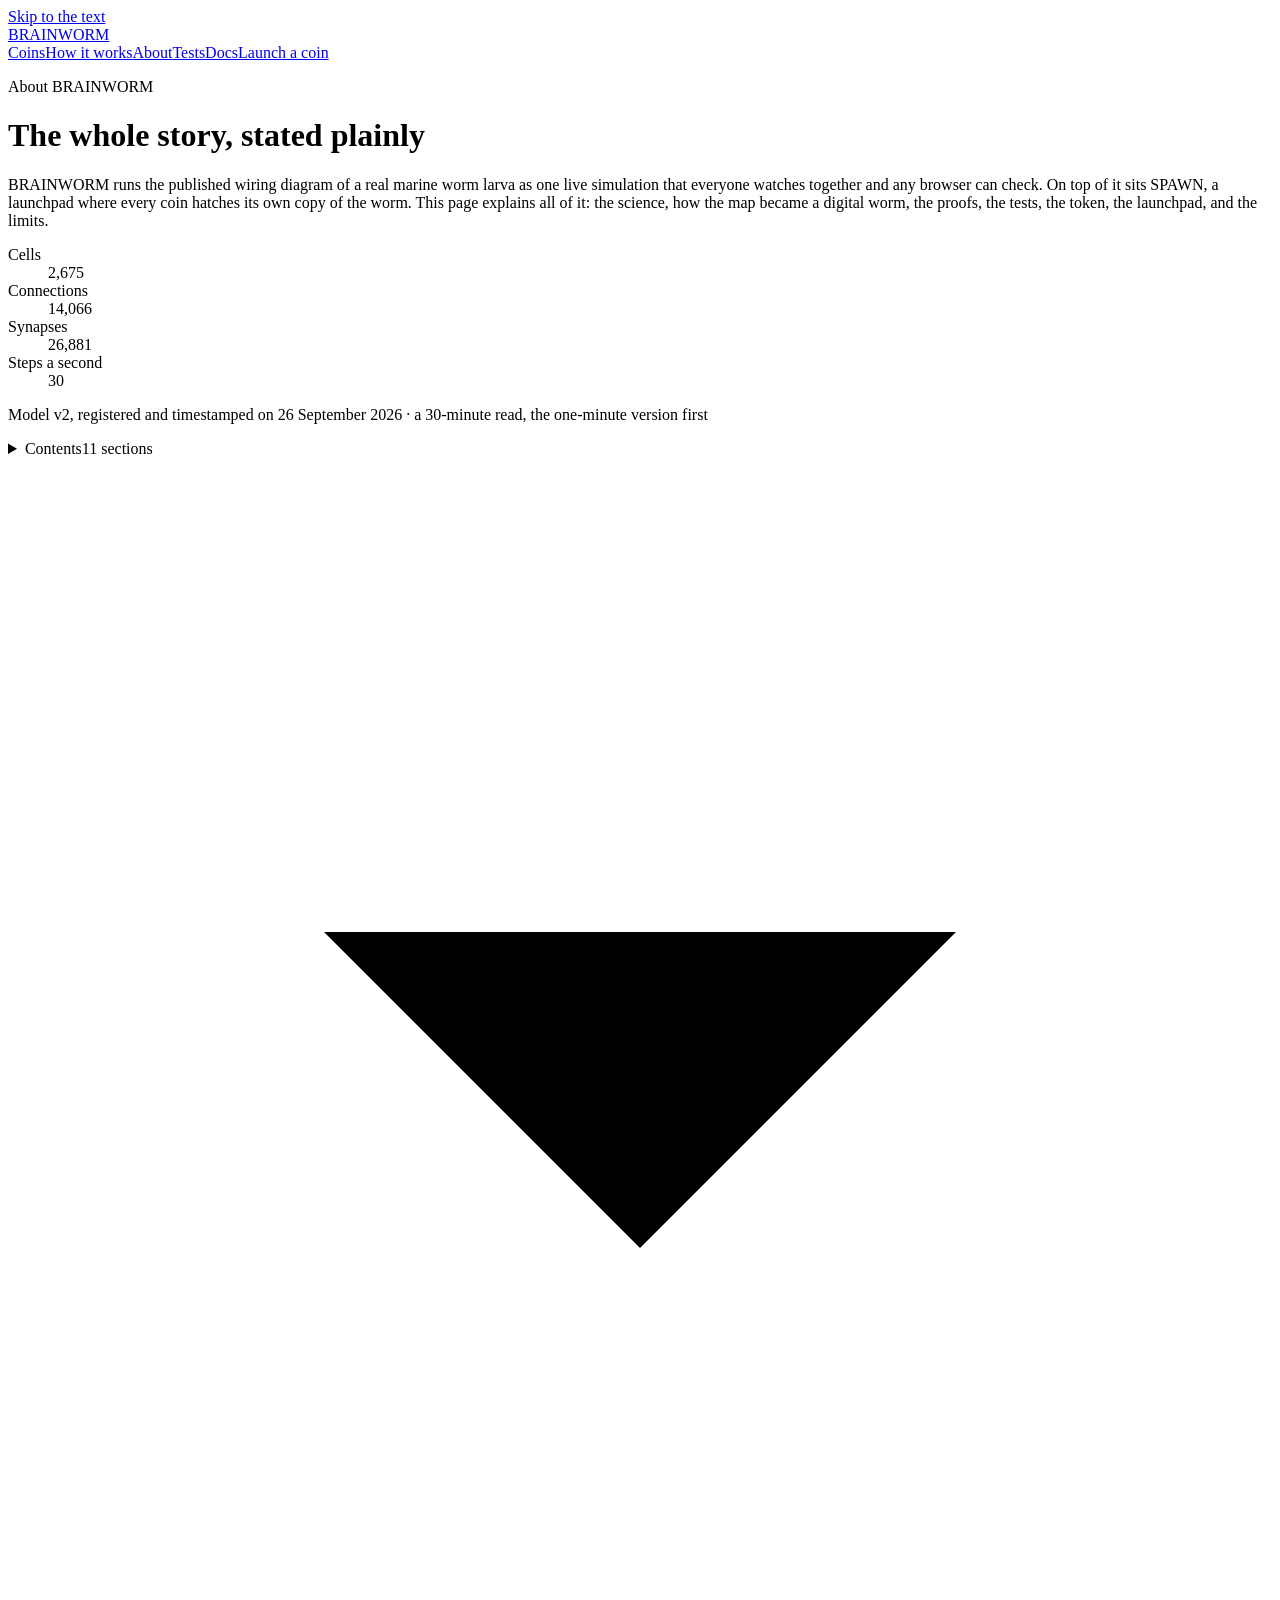
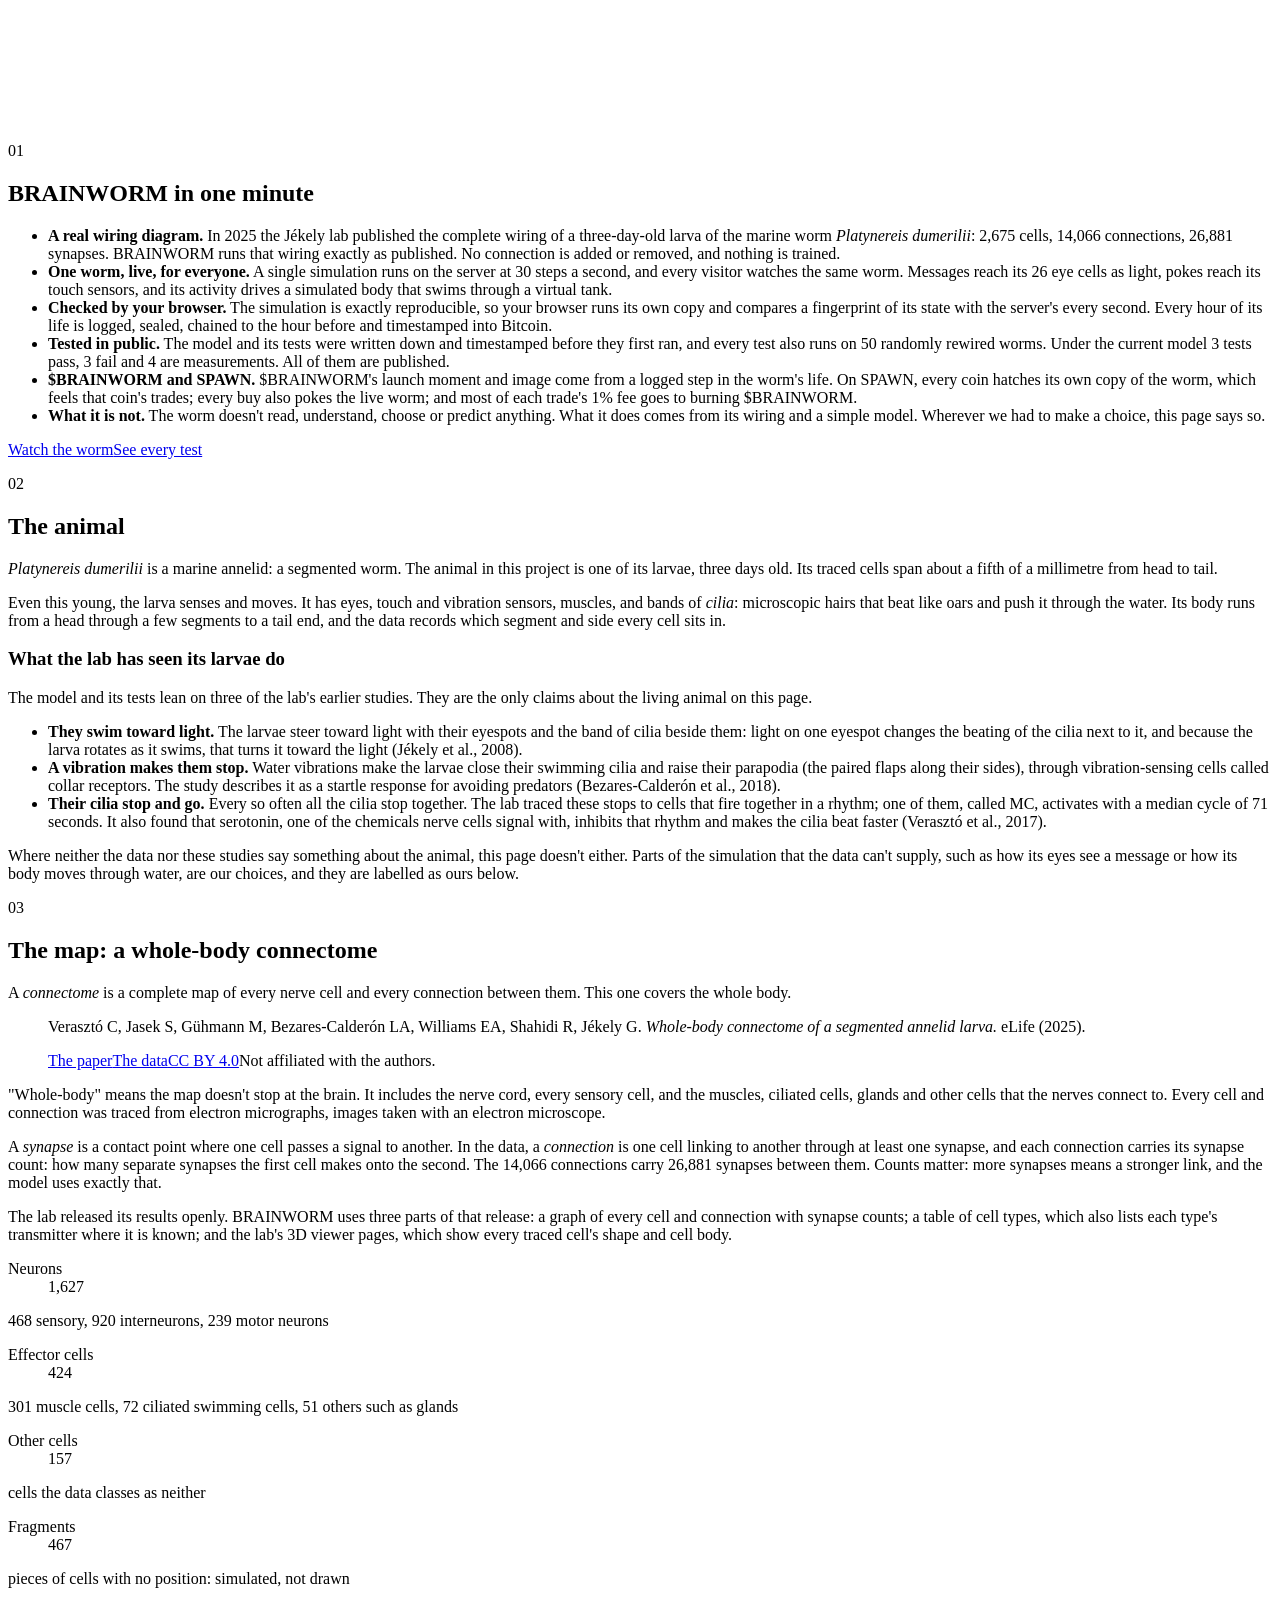
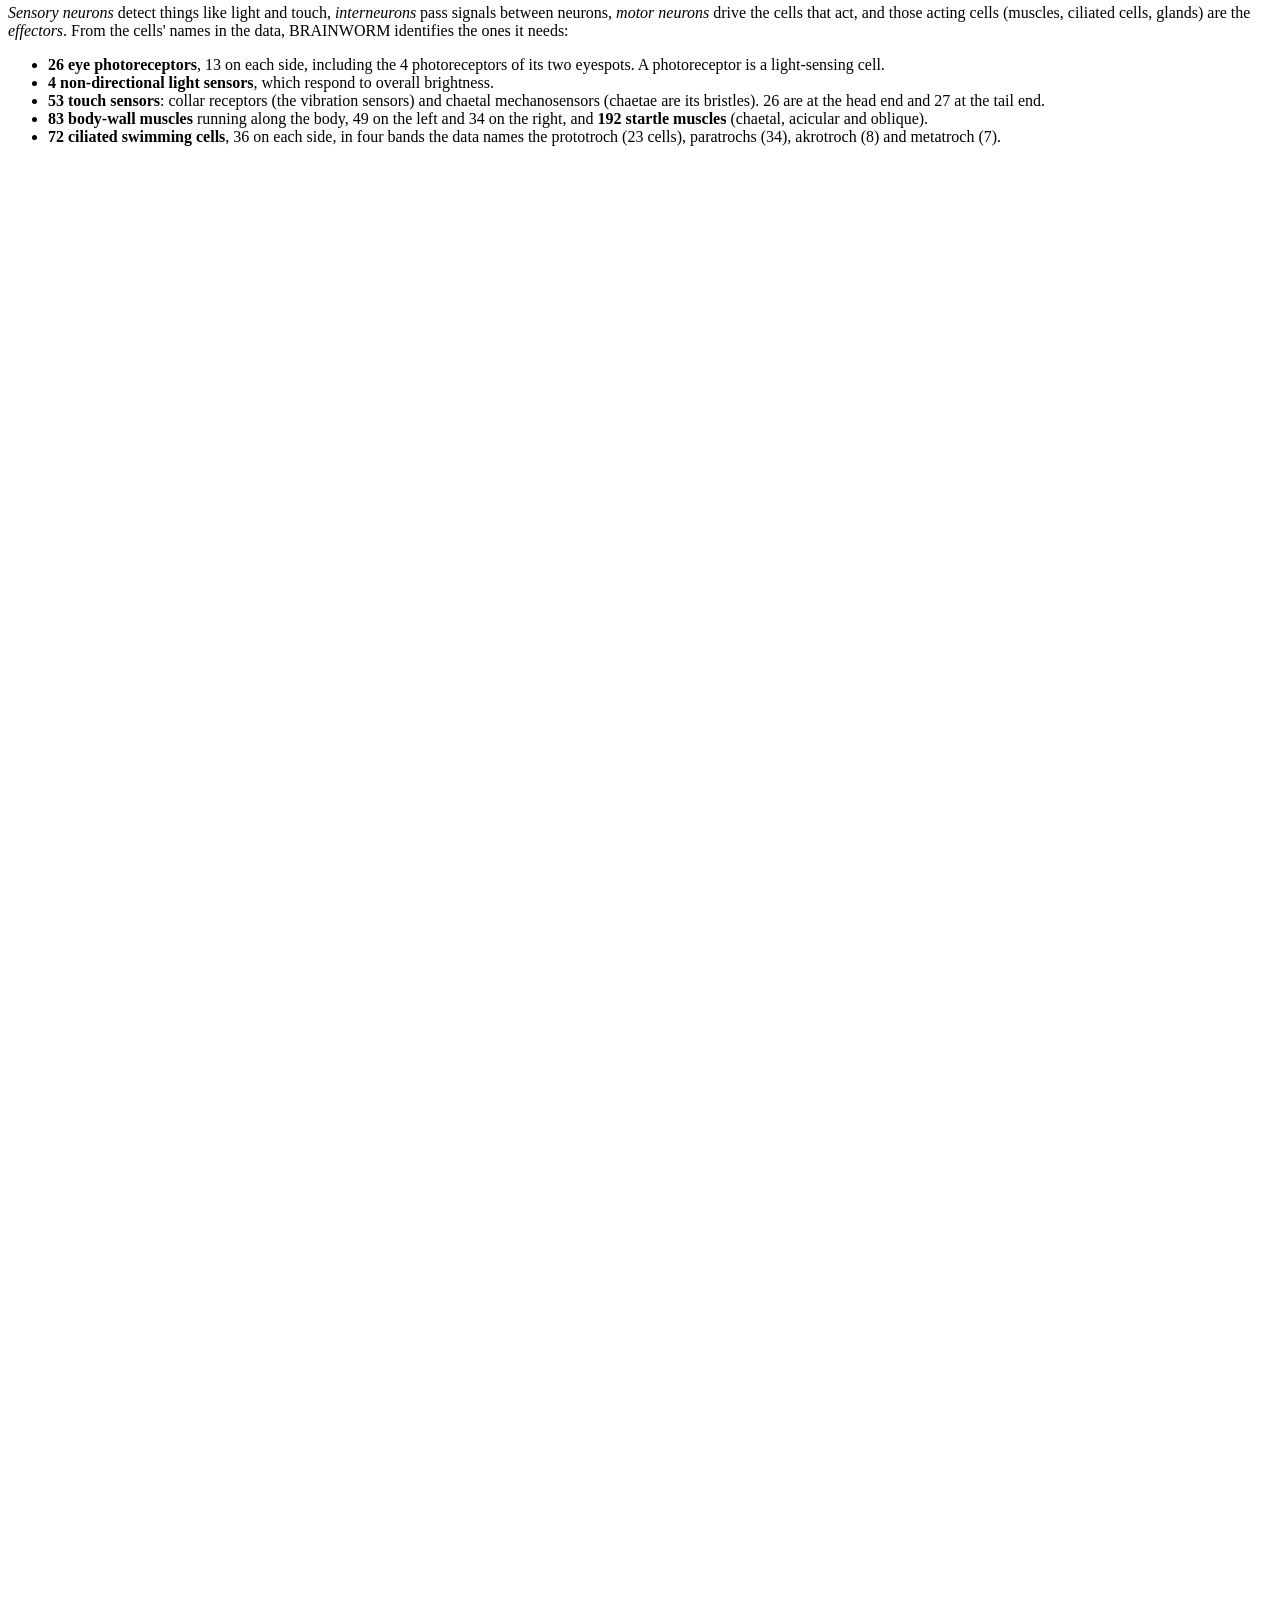
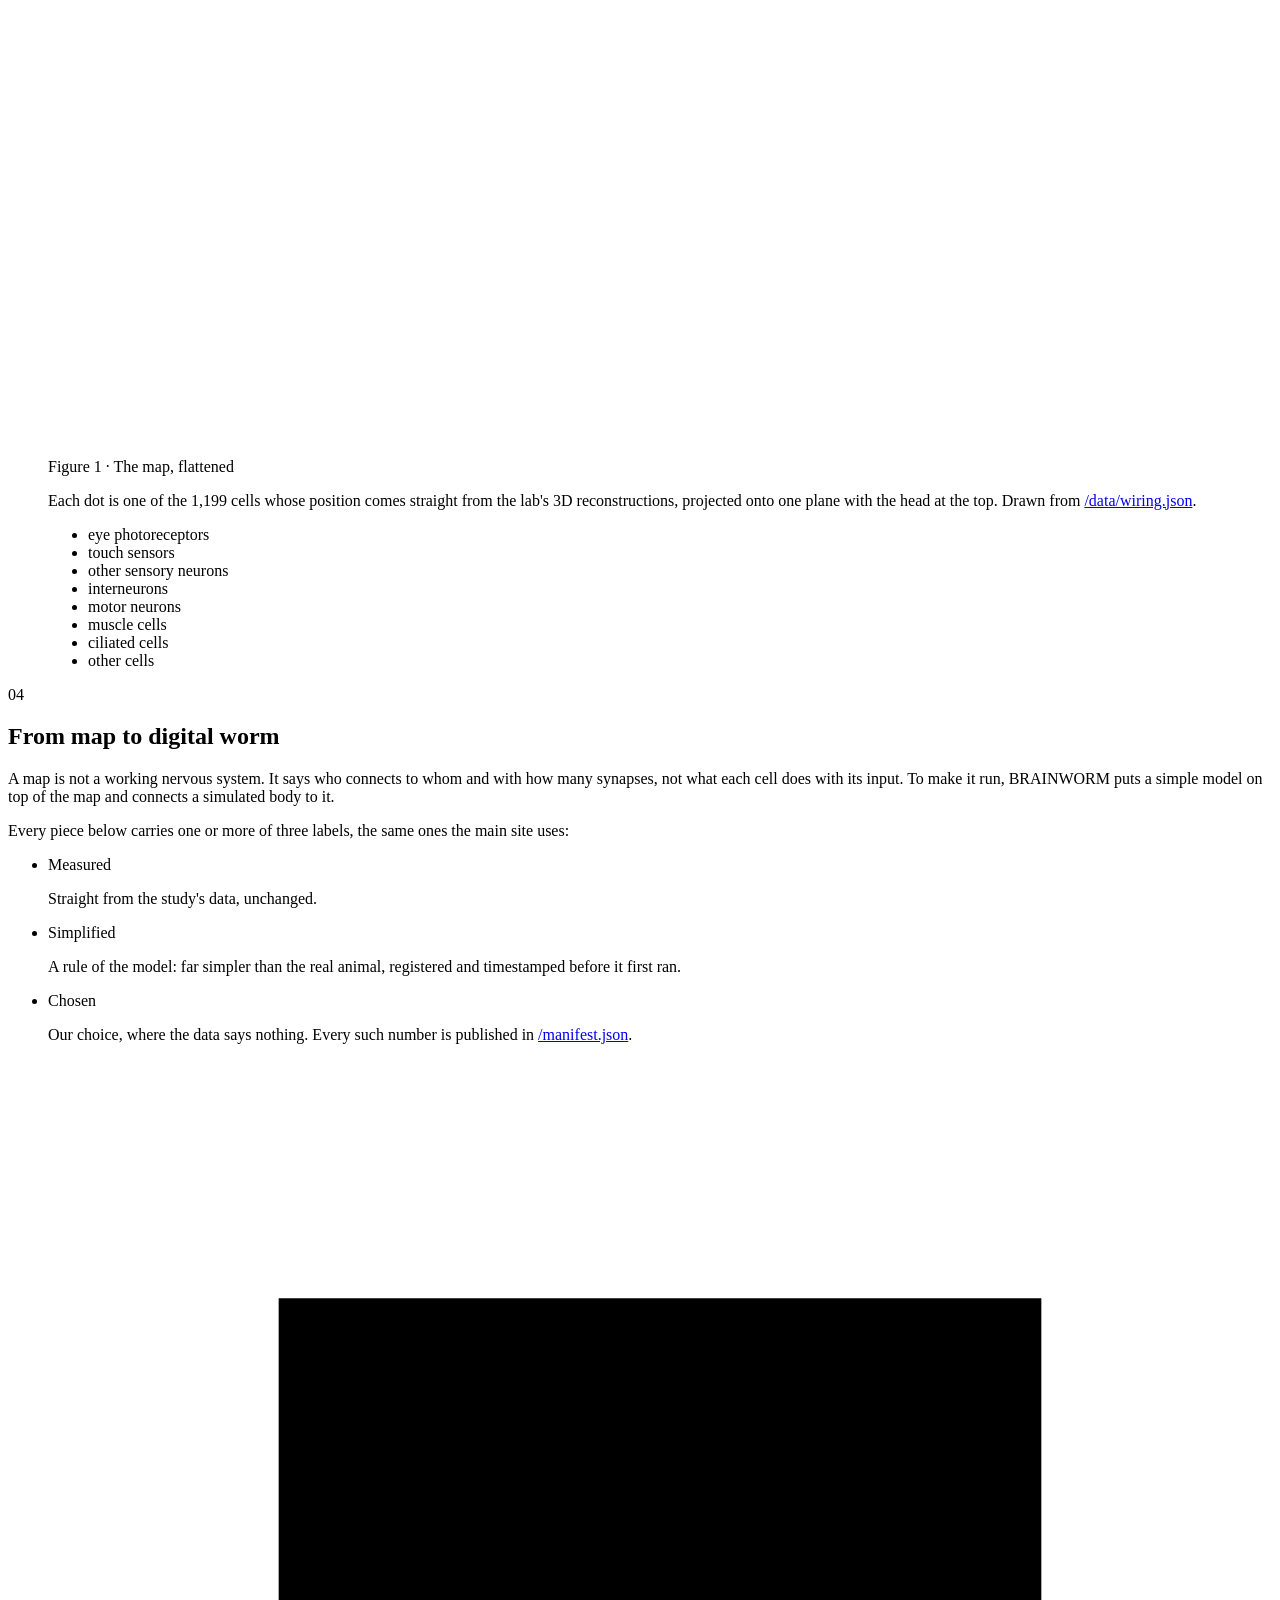
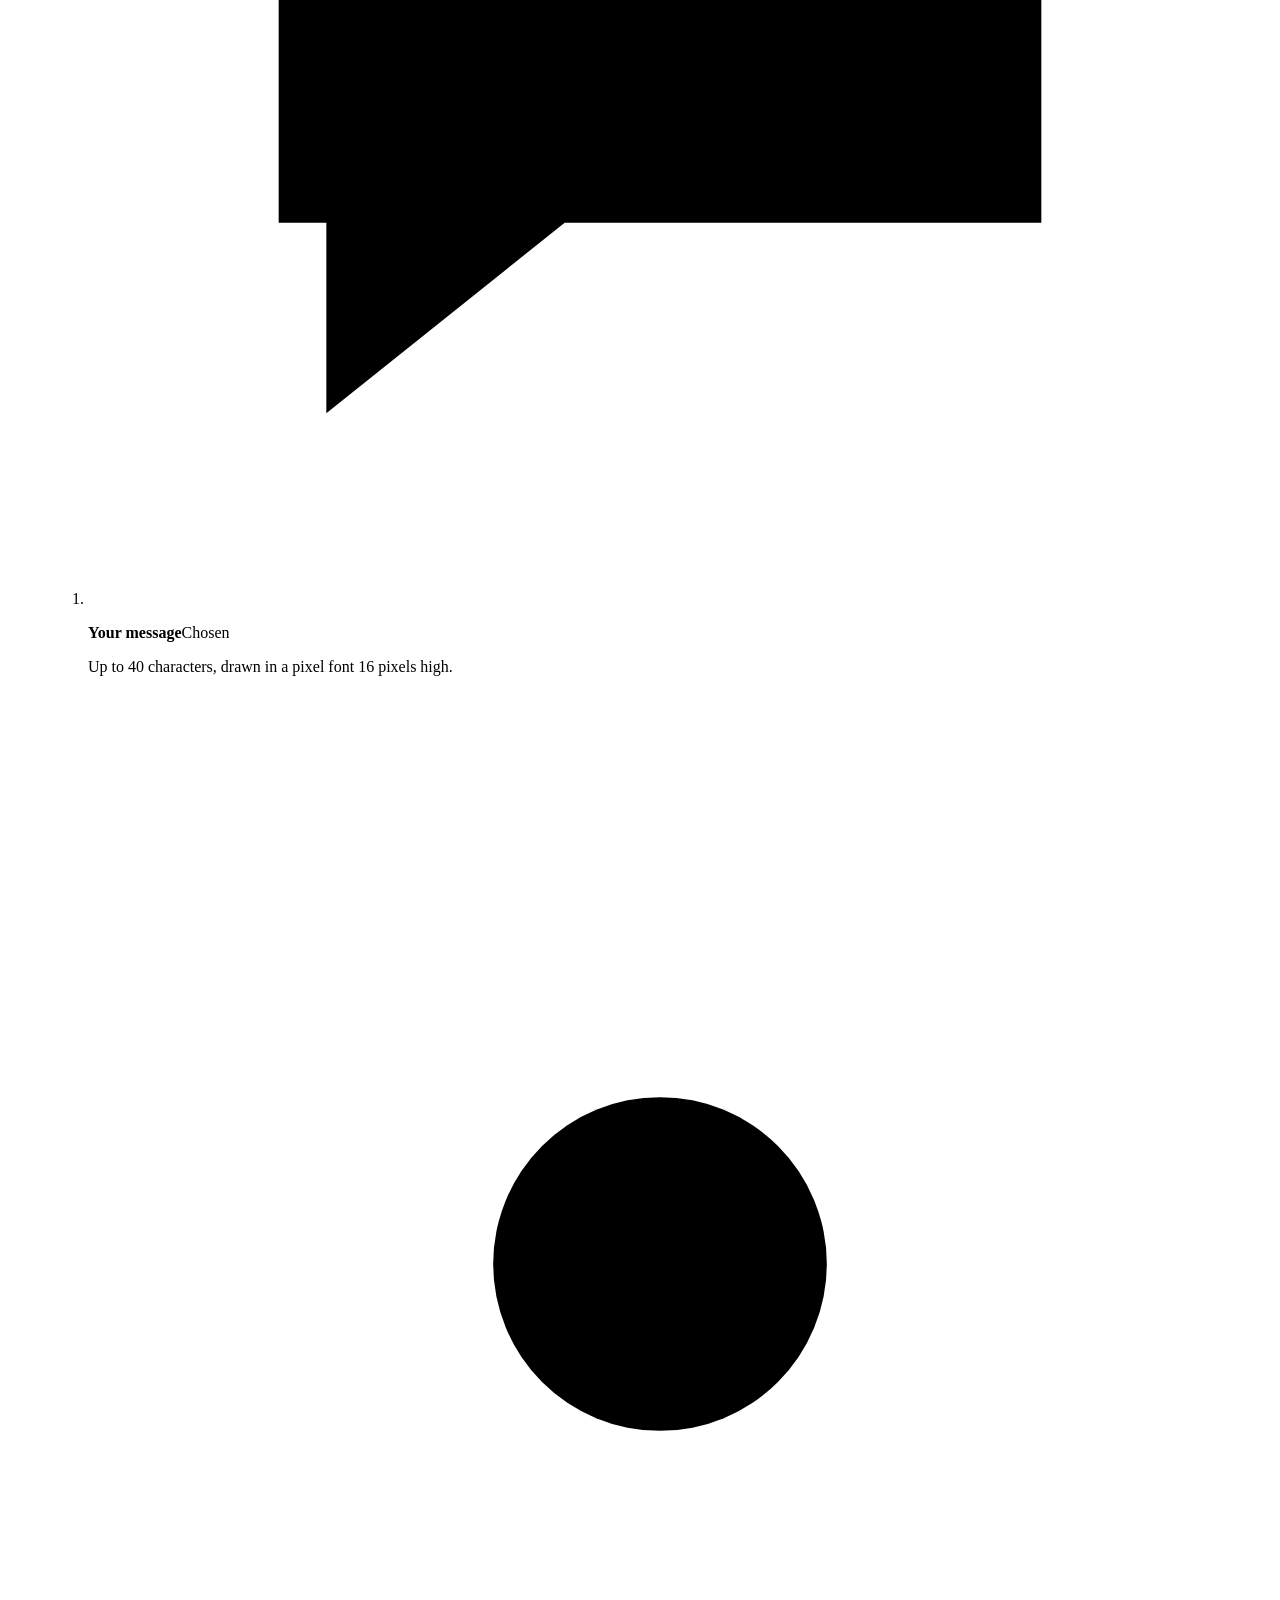
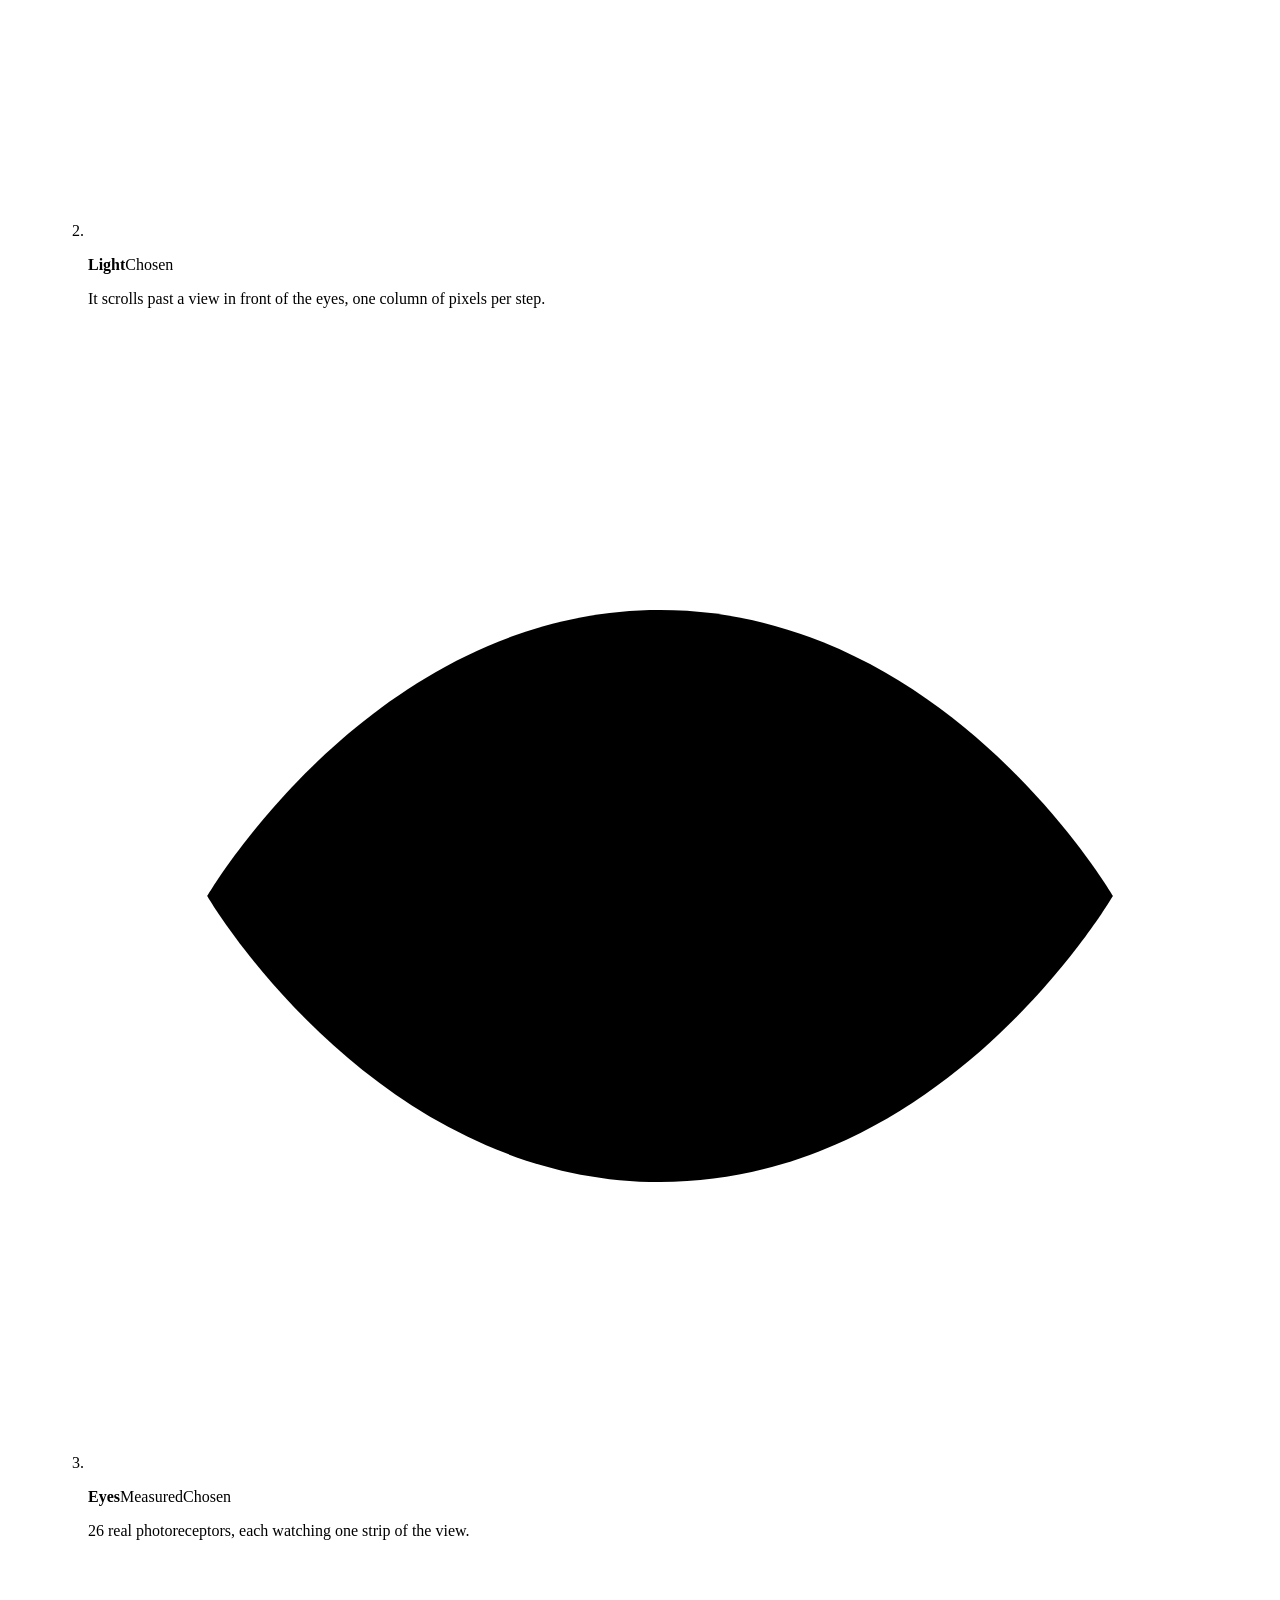
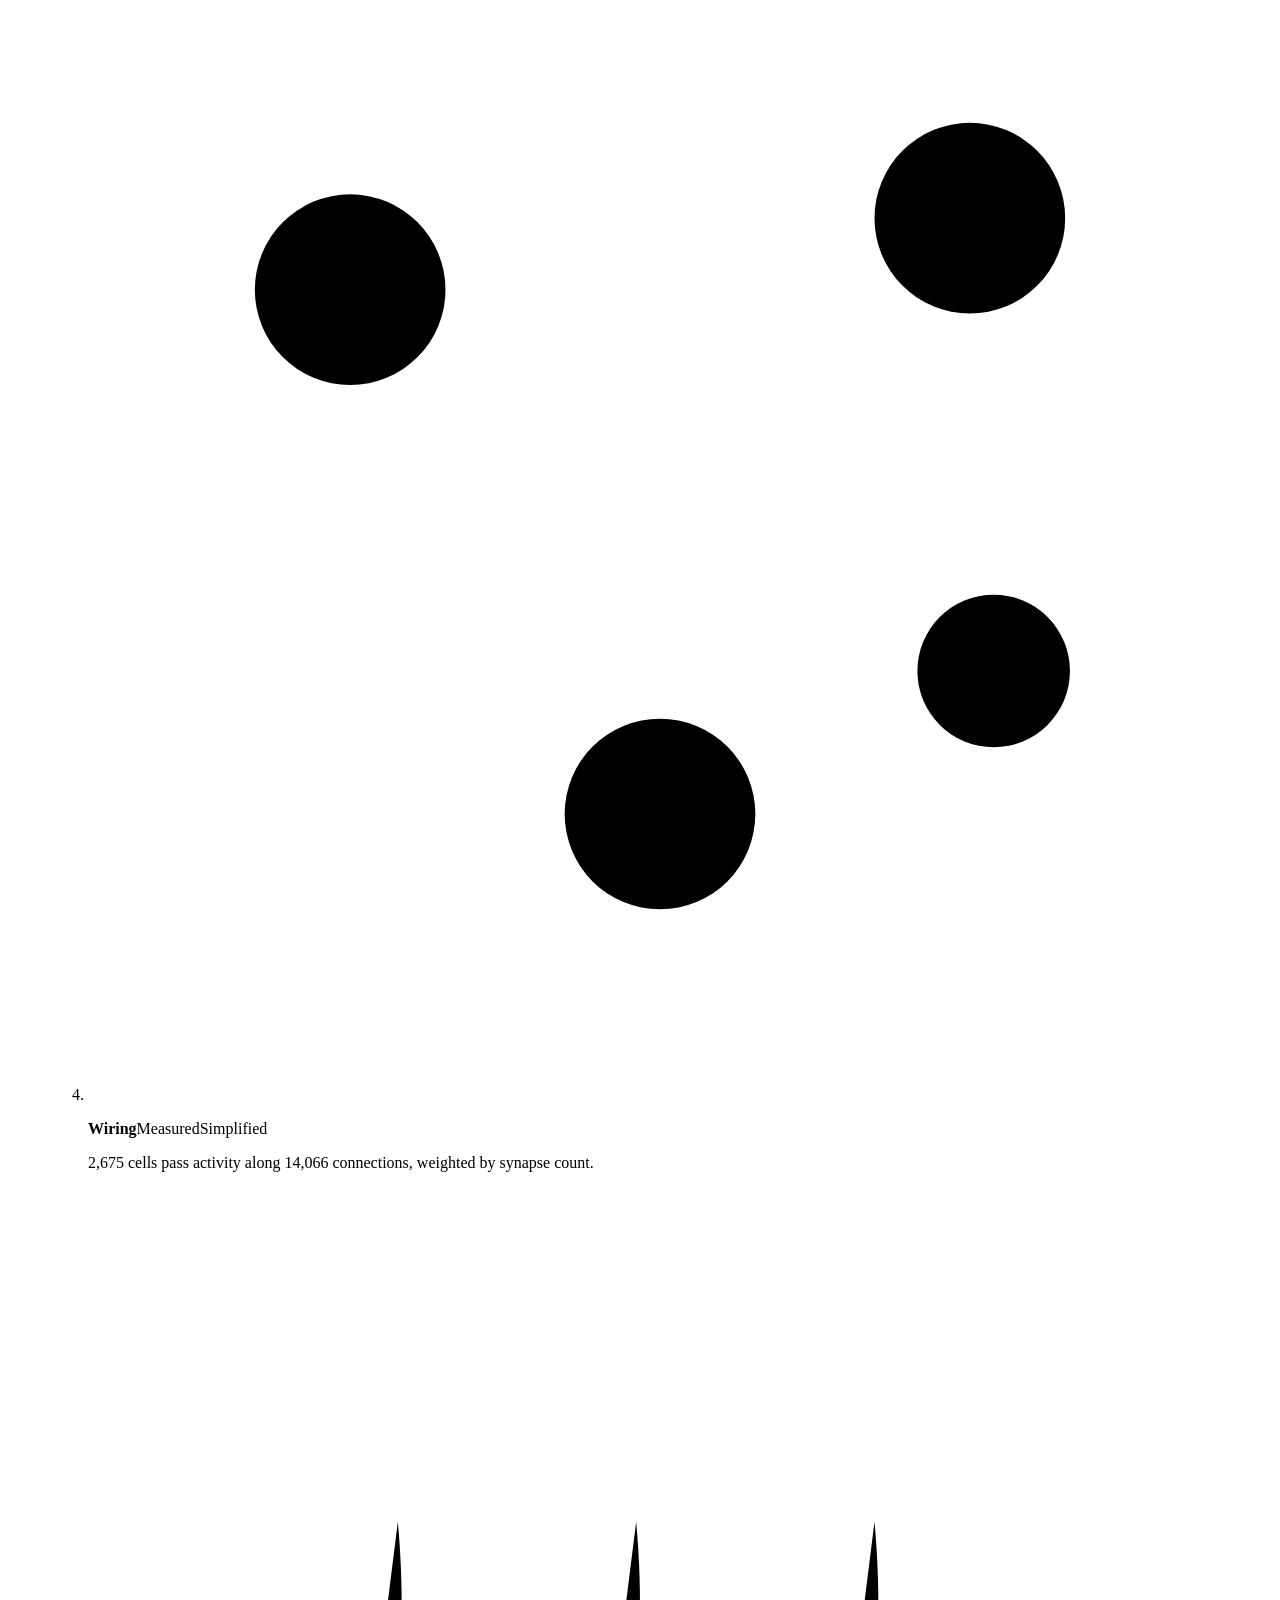
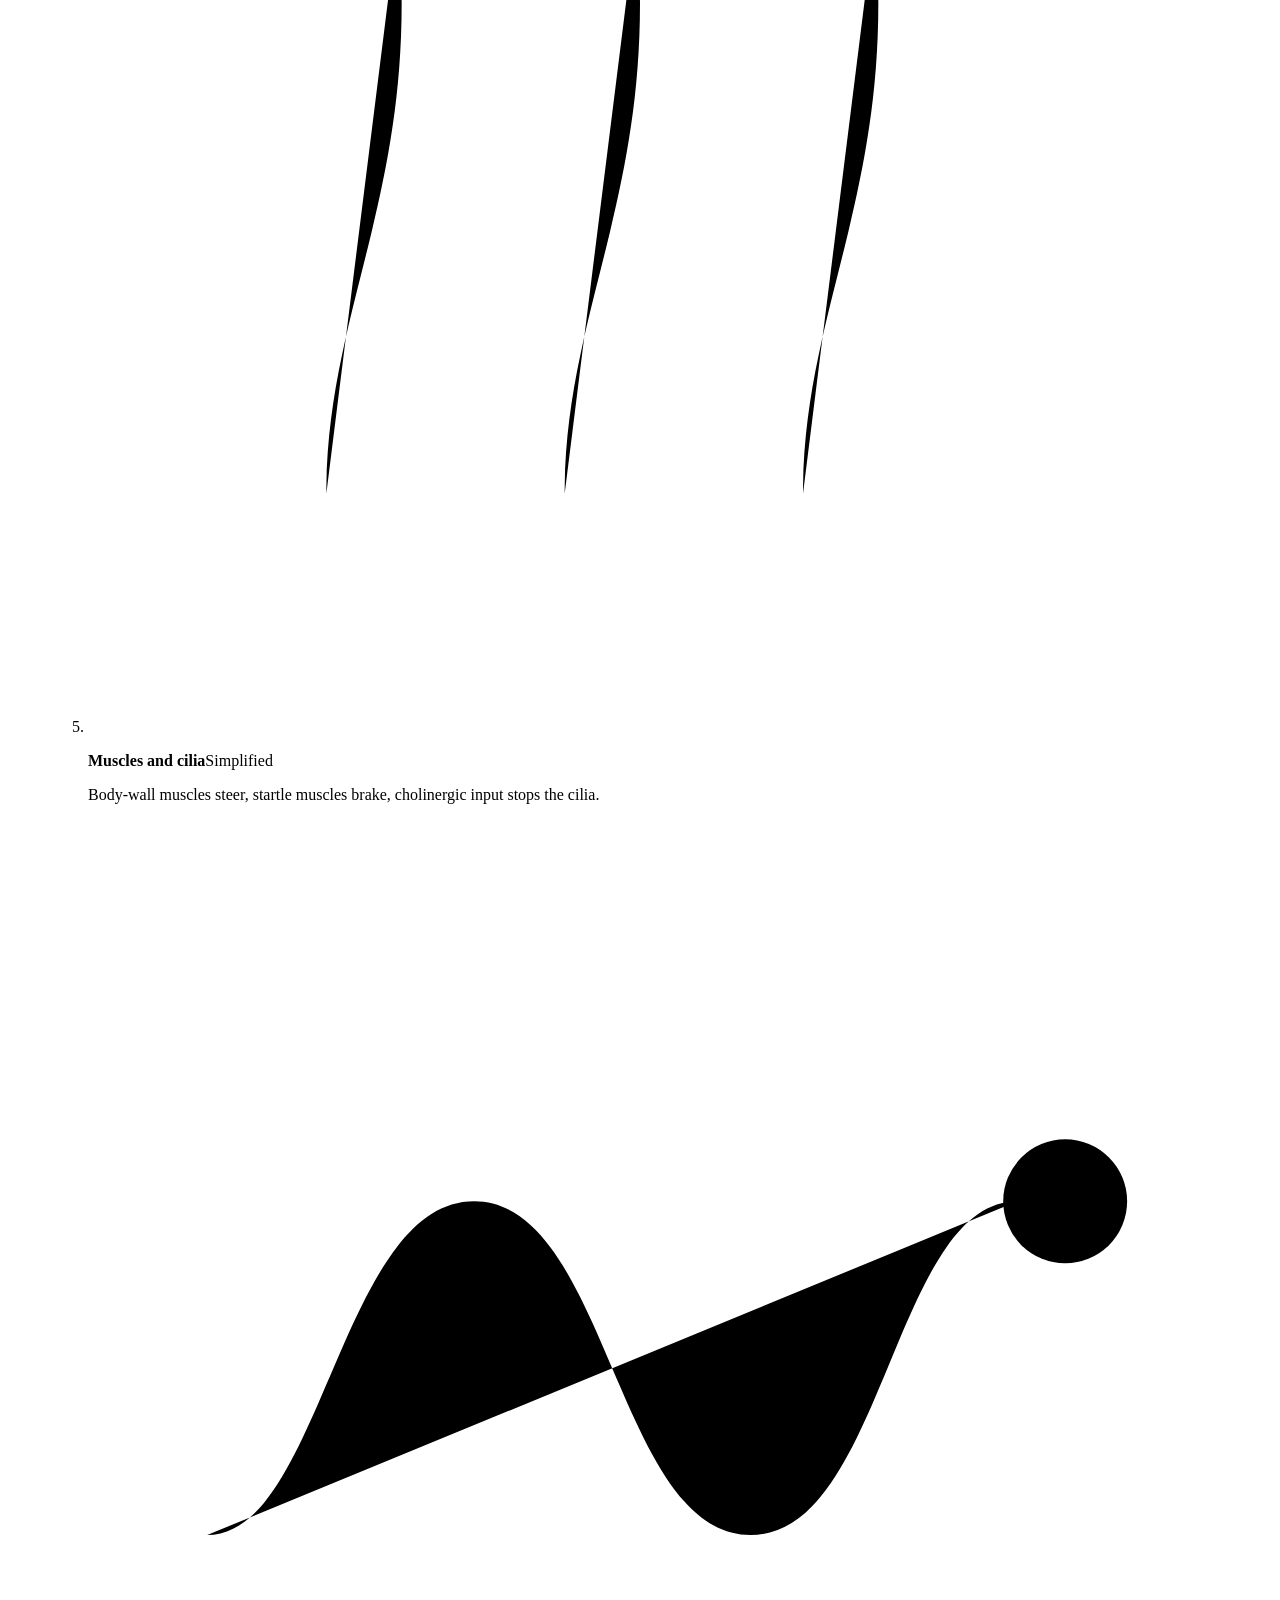
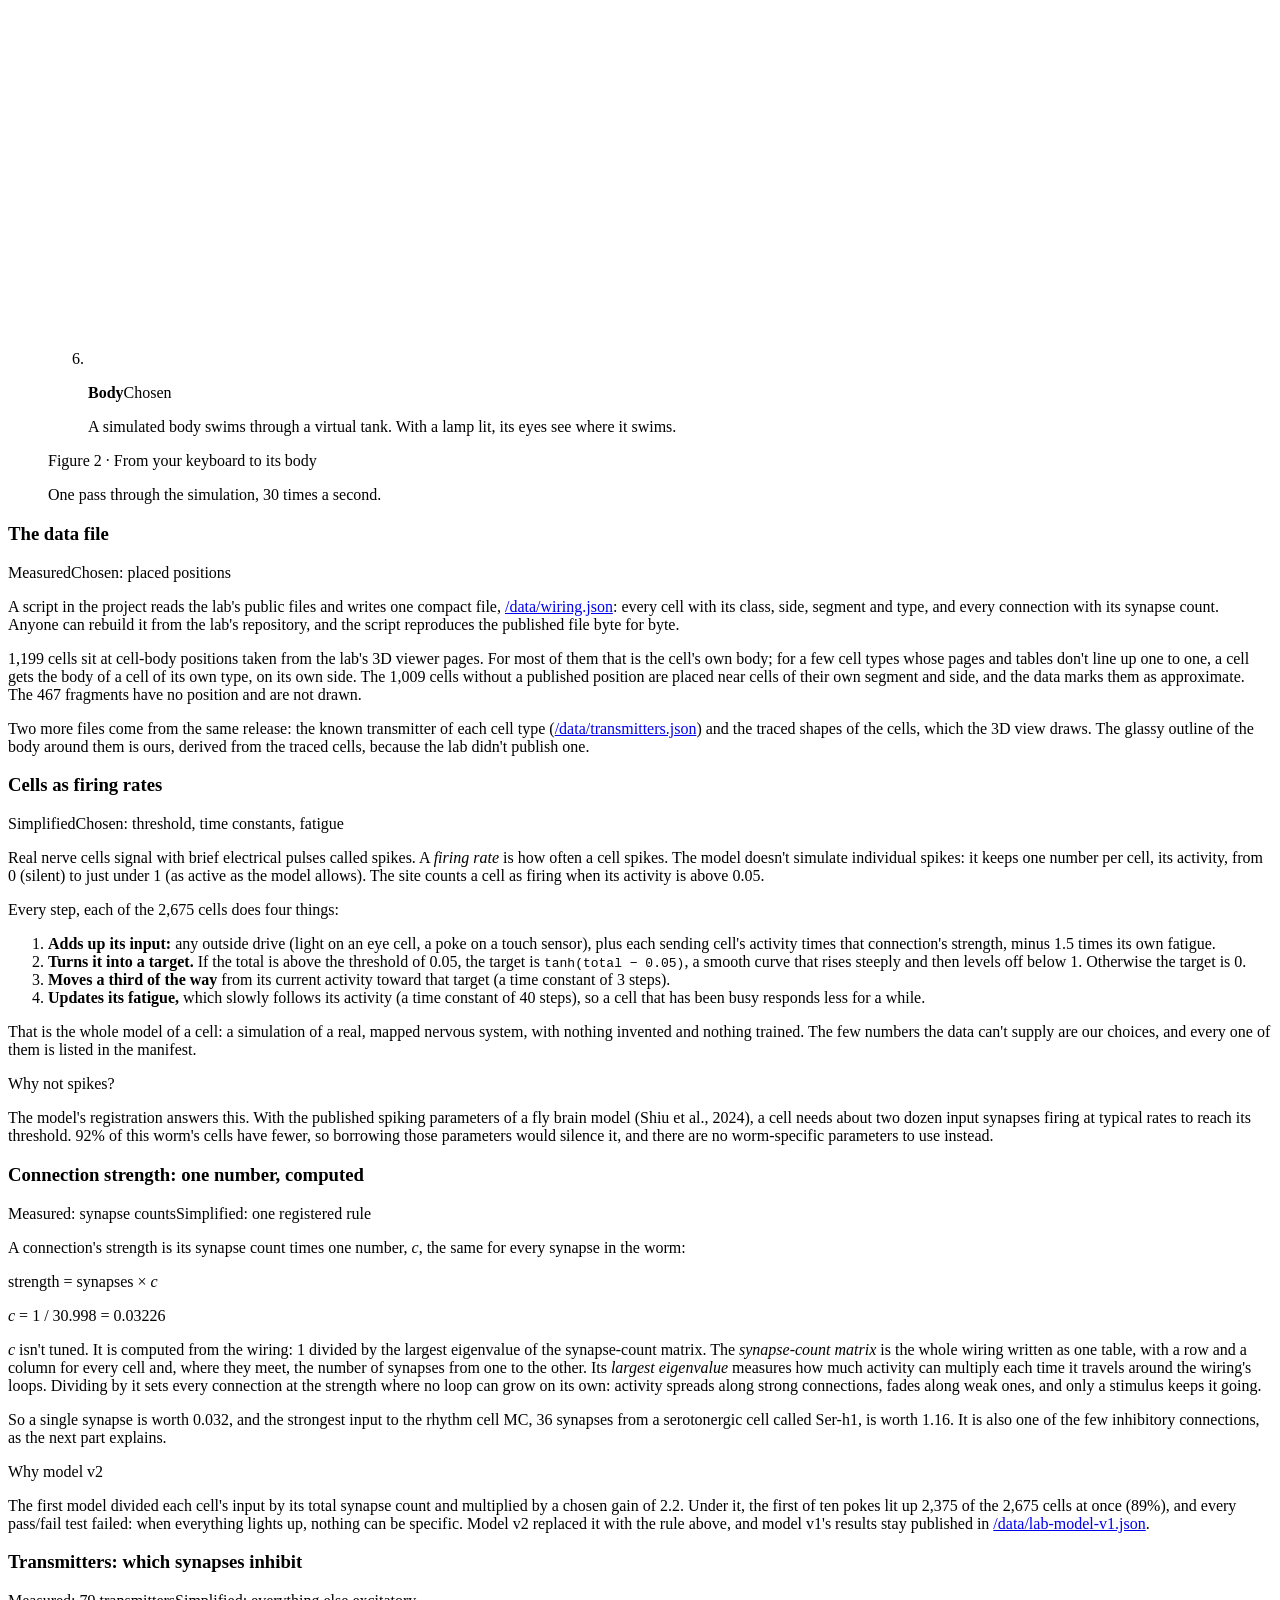
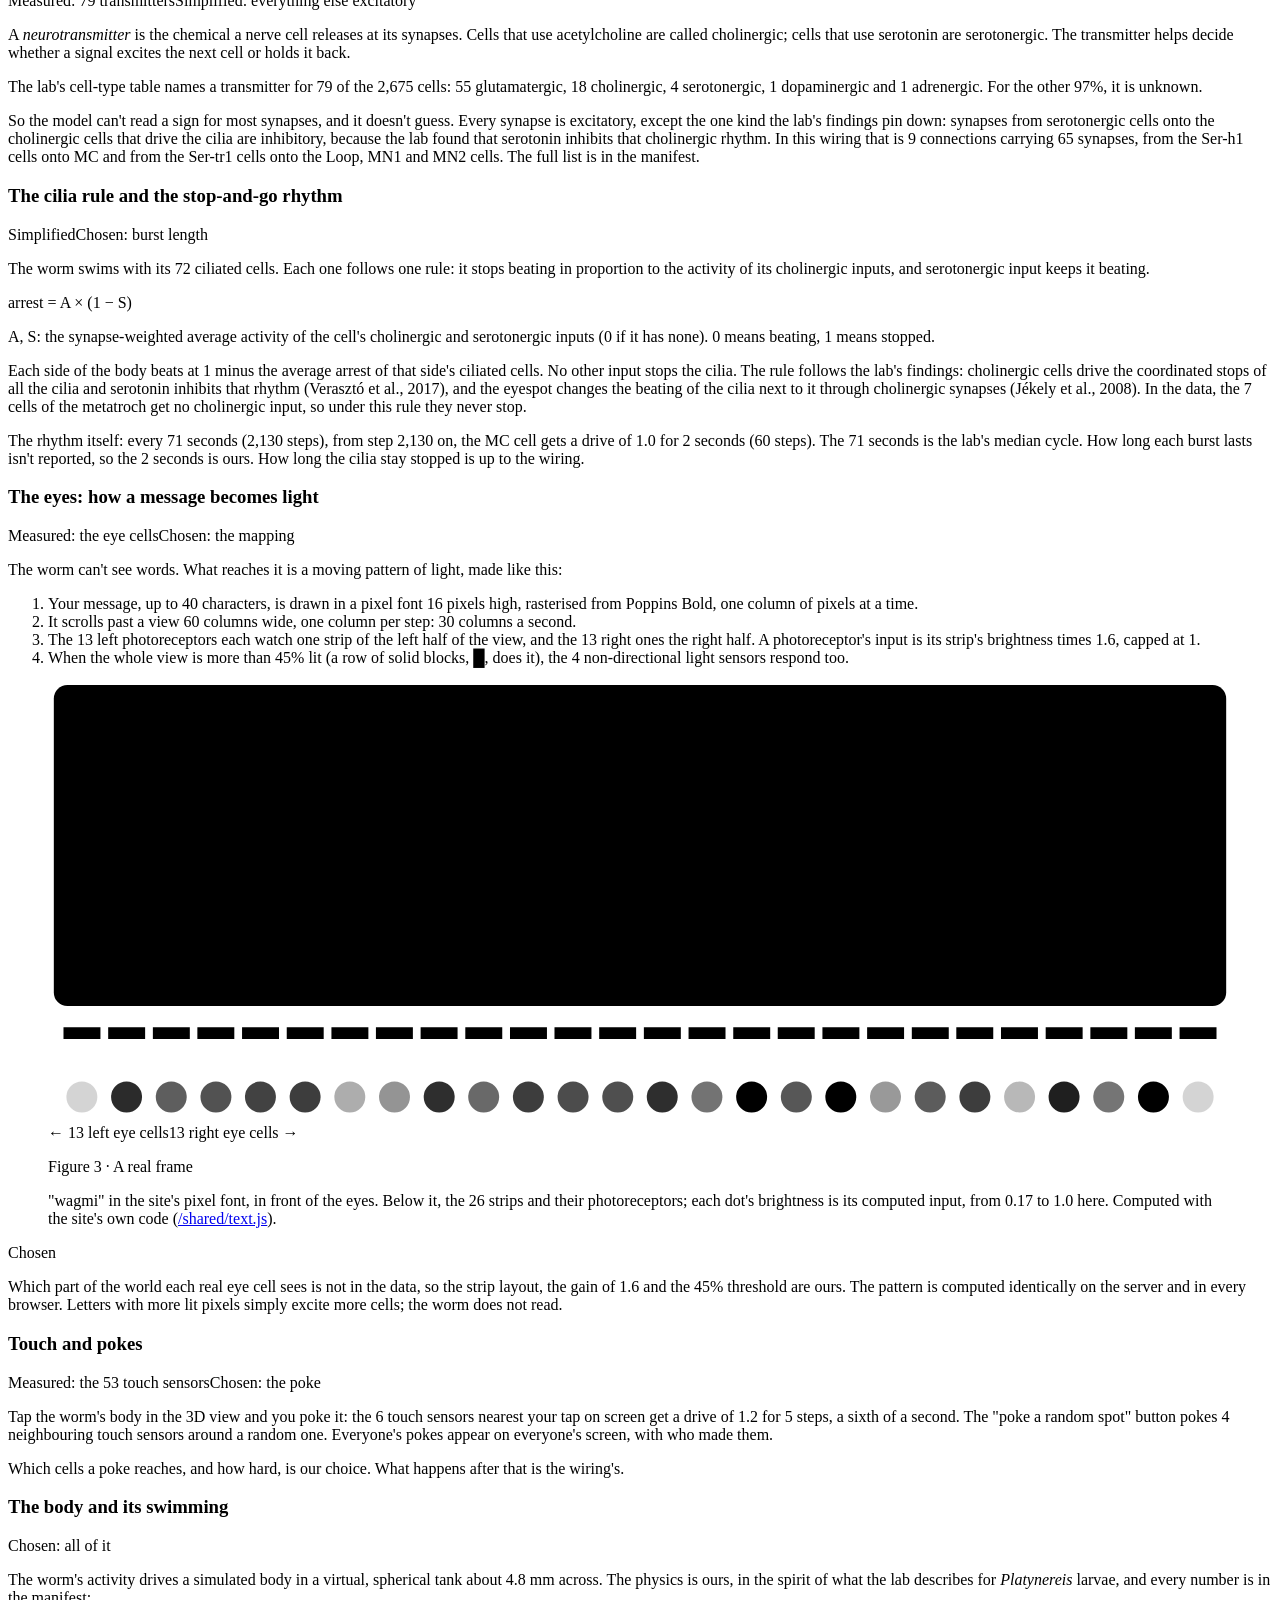
==== public/about.html @ fa3abc1d "/about: what BRAINWORM is, all of it; lab labels say exactly what was measured /about is the long re" ====
<!doctype html>
<html lang="en">
<head>
<meta charset="utf-8">
<meta name="viewport" content="width=device-width,initial-scale=1,viewport-fit=cover">
<title>About BRAINWORM · the whole story, stated plainly</title>
<meta name="description" content="What BRAINWORM is: a real marine larva's published connectome, 2,675 cells wired exactly as mapped, run live for everyone and checked by every browser. The science, how the digital worm was built, the proofs, the tests, $BRAINWORM, the SPAWN launchpad, and the limits, stated plainly.">
<meta property="og:type" content="article">
<meta property="og:site_name" content="BRAINWORM">
<meta property="og:title" content="About BRAINWORM · the whole story, stated plainly">
<meta property="og:description" content="A real larva's nervous system, wired exactly as published, run live for everyone and checked by every browser. The science, the software, the proofs, the tests, the token, the launchpad, and the limits.">
<meta property="og:url" content="%ORIGIN%/about">
<meta property="og:image" content="%ORIGIN%/og.png">
<meta property="og:image:width" content="1200">
<meta property="og:image:height" content="630">
<meta property="og:image:alt" content="BRAINWORM: a glowing map of a real larva's nervous system">
<meta name="twitter:card" content="summary_large_image">
<meta name="twitter:title" content="About BRAINWORM · the whole story, stated plainly">
<meta name="twitter:description" content="A real larva's nervous system, wired exactly as published, run live for everyone and checked by every browser.">
<meta name="twitter:image" content="%ORIGIN%/og.png">
<meta name="theme-color" content="#04070B">
<link rel="icon" href="/favicon.svg" type="image/svg+xml">
<link rel="apple-touch-icon" href="/apple-touch-icon.png">
<link rel="preconnect" href="https://fonts.googleapis.com">
<link rel="preconnect" href="https://fonts.gstatic.com" crossorigin>
<link rel="stylesheet" href="/style.css">
<link rel="stylesheet" href="/about.css">
<link rel="stylesheet" href="https://fonts.googleapis.com/css2?family=Geist:wght@200..800&family=Geist+Mono:wght@400..600&display=swap">
<script type="module" src="/about.js"></script>
</head>
<body class="ab">
<a class="skip" href="#content">Skip to the text</a>

<nav class="nav" id="abnav" aria-label="Site">
  <a class="wordmark" href="/">BRAINWORM</a>
  <div class="navlinks"><a href="/#coins">Coins</a><a href="/#spawnhow">How it works</a><a href="/about" aria-current="page">About</a><a href="/lab">Tests</a><a href="/docs">Docs</a><a class="navcta" href="/#top">Launch<span class="opt"> a coin</span></a></div>
</nav>
<div class="ab-progress" aria-hidden="true"><i></i></div>

<div class="ab-wrap">

  <header class="ab-head">
    <p class="ab-eyebrow">About BRAINWORM</p>
    <h1>The whole story, <span>stated plainly</span></h1>
    <p class="ab-deck">BRAINWORM runs the published wiring diagram of a real marine worm larva as one live simulation that everyone watches together and any browser can check. On top of it sits SPAWN, a launchpad where every coin hatches its own copy of the worm. This page explains all of it: the science, how the map became a digital worm, the proofs, the tests, the token, the launchpad, and the limits.</p>
    <dl class="ab-stats">
      <div><dt>Cells</dt><dd>2,675</dd></div>
      <div><dt>Connections</dt><dd>14,066</dd></div>
      <div><dt>Synapses</dt><dd>26,881</dd></div>
      <div><dt>Steps a second</dt><dd>30</dd></div>
    </dl>
    <p class="ab-meta">Model v2, registered and timestamped on 26 September 2026 · a 30-minute read, the one-minute version first</p>
  </header>

  <aside class="ab-toc" aria-label="Contents">
    <details id="toc">
      <summary><span class="ab-tock">Contents</span><span class="ab-toccur" id="toccur">11 sections</span><svg class="ab-chev" viewBox="0 0 16 16" aria-hidden="true"><path d="M4 6l4 4 4-4"/></svg></summary>
      <ol class="ab-tocl">
        <li><a href="#minute"><span>01</span>BRAINWORM in one minute</a></li>
        <li><a href="#animal"><span>02</span>The animal</a></li>
        <li><a href="#map"><span>03</span>The map</a></li>
        <li><a href="#digital-worm"><span>04</span>From map to digital worm</a>
          <ol>
            <li><a href="#data-file">The data file</a></li>
            <li><a href="#cells">Cells as firing rates</a></li>
            <li><a href="#strength">Connection strength</a></li>
            <li><a href="#signs">Transmitters and signs</a></li>
            <li><a href="#cilia">The cilia rule</a></li>
            <li><a href="#eyes">The eyes</a></li>
            <li><a href="#touch">Touch and pokes</a></li>
            <li><a href="#body">The body</a></li>
            <li><a href="#lamp">The lamp</a></li>
            <li><a href="#labels">Measured, simplified, chosen</a></li>
          </ol>
        </li>
        <li><a href="#live"><span>05</span>One worm for everyone</a></li>
        <li><a href="#proof"><span>06</span>Proof</a></li>
        <li><a href="#tests"><span>07</span>The tests</a></li>
        <li><a href="#token"><span>08</span>$BRAINWORM</a></li>
        <li><a href="#spawn"><span>09</span>SPAWN, the launchpad</a></li>
        <li><a href="#plainly"><span>10</span>Stated plainly</a></li>
        <li><a href="#credits"><span>11</span>Credits and links</a></li>
      </ol>
      <p class="ab-tocfoot"><a href="/lab">Tests</a><a href="/docs">Code</a><a href="/manifest.json">Manifest</a></p>
    </details>
  </aside>

  <main class="ab-main" id="content">

    <!-- 01 ------------------------------------------------------------------------------------------------ -->
    <section class="ab-sec" id="minute" aria-labelledby="h-minute">
      <header class="ab-sech"><p class="ab-num">01</p><h2 id="h-minute">BRAINWORM in one minute</h2></header>
      <div class="ab-tldr">
        <ul>
          <li><b>A real wiring diagram.</b> In 2025 the Jékely lab published the complete wiring of a three-day-old larva of the marine worm <i>Platynereis dumerilii</i>: 2,675 cells, 14,066 connections, 26,881 synapses. BRAINWORM runs that wiring exactly as published. No connection is added or removed, and nothing is trained.</li>
          <li><b>One worm, live, for everyone.</b> A single simulation runs on the server at 30 steps a second, and every visitor watches the same worm. Messages reach its 26 eye cells as light, pokes reach its touch sensors, and its activity drives a simulated body that swims through a virtual tank.</li>
          <li><b>Checked by your browser.</b> The simulation is exactly reproducible, so your browser runs its own copy and compares a fingerprint of its state with the server's every second. Every hour of its life is logged, sealed, chained to the hour before and timestamped into Bitcoin.</li>
          <li><b>Tested in public.</b> The model and its tests were written down and timestamped before they first ran, and every test also runs on 50 randomly rewired worms. Under the current model 3 tests pass, 3 fail and 4 are measurements. All of them are published.</li>
          <li><b>$BRAINWORM and SPAWN.</b> $BRAINWORM's launch moment and image come from a logged step in the worm's life. On SPAWN, every coin hatches its own copy of the worm, which feels that coin's trades; every buy also pokes the live worm; and most of each trade's 1% fee goes to burning $BRAINWORM.</li>
          <li><b>What it is not.</b> The worm doesn't read, understand, choose or predict anything. What it does comes from its wiring and a simple model. Wherever we had to make a choice, this page says so.</li>
        </ul>
        <p class="ab-tldrcta"><a class="btn-amber" href="/">Watch the worm</a><a class="btn-ghost" href="/lab">See every test</a></p>
      </div>
    </section>

    <!-- 02 ------------------------------------------------------------------------------------------------ -->
    <section class="ab-sec" id="animal" aria-labelledby="h-animal">
      <header class="ab-sech"><p class="ab-num">02</p><h2 id="h-animal">The animal</h2></header>
      <p class="ab-lede"><i>Platynereis dumerilii</i> is a marine annelid: a segmented worm. The animal in this project is one of its larvae, three days old. Its traced cells span about a fifth of a millimetre from head to tail.</p>
      <p>Even this young, the larva senses and moves. It has eyes, touch and vibration sensors, muscles, and bands of <dfn>cilia</dfn>: microscopic hairs that beat like oars and push it through the water. Its body runs from a head through a few segments to a tail end, and the data records which segment and side every cell sits in.</p>
      <h3 class="ab-h3">What the lab has seen its larvae do</h3>
      <p>The model and its tests lean on three of the lab's earlier studies. They are the only claims about the living animal on this page.</p>
      <ul class="ab-list">
        <li><b>They swim toward light.</b> The larvae steer toward light with their eyespots and the band of cilia beside them: light on one eyespot changes the beating of the cilia next to it, and because the larva rotates as it swims, that turns it toward the light (Jékely et al., 2008).</li>
        <li><b>A vibration makes them stop.</b> Water vibrations make the larvae close their swimming cilia and raise their parapodia (the paired flaps along their sides), through vibration-sensing cells called collar receptors. The study describes it as a startle response for avoiding predators (Bezares-Calderón et al., 2018).</li>
        <li><b>Their cilia stop and go.</b> Every so often all the cilia stop together. The lab traced these stops to cells that fire together in a rhythm; one of them, called MC, activates with a median cycle of 71 seconds. It also found that serotonin, one of the chemicals nerve cells signal with, inhibits that rhythm and makes the cilia beat faster (Verasztó et al., 2017).</li>
      </ul>
      <p>Where neither the data nor these studies say something about the animal, this page doesn't either. Parts of the simulation that the data can't supply, such as how its eyes see a message or how its body moves through water, are our choices, and they are labelled as ours below.</p>
    </section>

    <!-- 03 ------------------------------------------------------------------------------------------------ -->
    <section class="ab-sec" id="map" aria-labelledby="h-map">
      <header class="ab-sech"><p class="ab-num">03</p><h2 id="h-map">The map: a whole-body connectome</h2></header>
      <p class="ab-lede">A <dfn>connectome</dfn> is a complete map of every nerve cell and every connection between them. This one covers the whole body.</p>
      <blockquote class="ab-cite">
        <p>Verasztó C, Jasek S, Gühmann M, Bezares-Calderón LA, Williams EA, Shahidi R, Jékely G. <i>Whole-body connectome of a segmented annelid larva.</i> eLife (2025).</p>
        <p class="ab-citelinks"><a href="https://elifesciences.org/articles/97964" target="_blank" rel="noopener">The paper</a><a href="https://github.com/JekelyLab/Platynereis_3D_connectome_2024" target="_blank" rel="noopener">The data</a><a href="https://creativecommons.org/licenses/by/4.0/" target="_blank" rel="noopener">CC BY 4.0</a><span>Not affiliated with the authors.</span></p>
      </blockquote>
      <p>"Whole-body" means the map doesn't stop at the brain. It includes the nerve cord, every sensory cell, and the muscles, ciliated cells, glands and other cells that the nerves connect to. Every cell and connection was traced from electron micrographs, images taken with an electron microscope.</p>
      <p>A <dfn>synapse</dfn> is a contact point where one cell passes a signal to another. In the data, a <dfn>connection</dfn> is one cell linking to another through at least one synapse, and each connection carries its synapse count: how many separate synapses the first cell makes onto the second. The 14,066 connections carry 26,881 synapses between them. Counts matter: more synapses means a stronger link, and the model uses exactly that.</p>
      <p>The lab released its results openly. BRAINWORM uses three parts of that release: a graph of every cell and connection with synapse counts; a table of cell types, which also lists each type's transmitter where it is known; and the lab's 3D viewer pages, which show every traced cell's shape and cell body.</p>

      <dl class="ab-facts">
        <div><dt>Neurons</dt><dd>1,627</dd><p>468 sensory, 920 interneurons, 239 motor neurons</p></div>
        <div><dt>Effector cells</dt><dd>424</dd><p>301 muscle cells, 72 ciliated swimming cells, 51 others such as glands</p></div>
        <div><dt>Other cells</dt><dd>157</dd><p>cells the data classes as neither</p></div>
        <div><dt>Fragments</dt><dd>467</dd><p>pieces of cells with no position: simulated, not drawn</p></div>
      </dl>
      <p><dfn>Sensory neurons</dfn> detect things like light and touch, <dfn>interneurons</dfn> pass signals between neurons, <dfn>motor neurons</dfn> drive the cells that act, and those acting cells (muscles, ciliated cells, glands) are the <dfn>effectors</dfn>. From the cells' names in the data, BRAINWORM identifies the ones it needs:</p>
      <ul class="ab-list ab-roles">
        <li><b>26 eye photoreceptors</b>, 13 on each side, including the 4 photoreceptors of its two eyespots. A photoreceptor is a light-sensing cell.</li>
        <li><b>4 non-directional light sensors</b>, which respond to overall brightness.</li>
        <li><b>53 touch sensors</b>: collar receptors (the vibration sensors) and chaetal mechanosensors (chaetae are its bristles). 26 are at the head end and 27 at the tail end.</li>
        <li><b>83 body-wall muscles</b> running along the body, 49 on the left and 34 on the right, and <b>192 startle muscles</b> (chaetal, acicular and oblique).</li>
        <li><b>72 ciliated swimming cells</b>, 36 on each side, in four bands the data names the prototroch (23 cells), paratrochs (34), akrotroch (8) and metatroch (7).</li>
      </ul>

      <figure class="ab-fig ab-mapfig">
        <div class="ab-mapwrap"><svg class="ab-mapsvg" viewBox="0 0 267 423" role="img" aria-labelledby="mapfig-t">
<title id="mapfig-t">The 1,199 cells of the larva whose positions come from the lab&#39;s 3D reconstructions, drawn as dots and projected flat with the head at the top, coloured by kind.</title>
<path class="m-other" d="M155.2 10.0h0M107.8 48.3h0M74.2 118.9h0M147.6 39.7h0M249.6 95.0h0M225.5 124.0h0M144.4 49.3h0M103.7 29.4h0M254.0 108.3h0M234.7 108.5h0M38.5 101.7h0M215.2 86.8h0M166.9 114.5h0M213.5 276.5h0M117.2 120.2h0M186.6 135.5h0M79.6 71.3h0M136.6 286.8h0M130.9 41.5h0M194.0 133.6h0M123.6 240.0h0M131.3 212.6h0M159.8 165.5h0M102.9 183.9h0M191.3 119.1h0M59.6 118.1h0M76.0 189.9h0M42.0 45.1h0M68.6 115.9h0M150.0 41.3h0M169.3 396.4h0M172.2 161.9h0M73.0 140.9h0M99.3 70.2h0M196.1 356.7h0M126.3 347.5h0M154.7 339.8h0M163.2 64.3h0M84.8 279.8h0M156.4 341.7h0M171.0 40.9h0M124.4 57.8h0M109.8 302.5h0M192.6 91.0h0M155.3 412.7h0M130.2 333.4h0M56.8 264.7h0M234.9 108.2h0M111.0 373.1h0M71.3 252.5h0M205.2 259.1h0M197.4 329.4h0M127.7 331.0h0M133.9 341.0h0M88.8 208.6h0M179.6 26.4h0M63.6 138.6h0M42.8 73.5h0M97.5 237.1h0M211.3 116.1h0M37.0 137.8h0M176.0 151.4h0M37.4 109.7h0M24.8 113.4h0M217.9 142.7h0M128.9 38.3h0M152.2 76.3h0M119.2 145.3h0M175.6 399.2h0M164.0 53.7h0M169.0 155.9h0"/>
<path class="m-mus" d="M47.0 170.5h0M69.4 161.0h0M56.9 107.8h0M48.3 120.9h0M76.0 154.2h0M44.1 142.2h0M56.9 150.4h0M49.3 146.9h0M81.9 203.3h0M133.6 295.3h0M204.3 324.7h0M206.1 181.6h0M153.5 170.6h0M169.1 207.2h0M168.3 273.6h0M171.0 278.1h0M173.0 220.7h0M173.7 160.4h0M167.5 227.8h0M172.9 233.6h0M201.2 283.5h0M205.2 275.5h0M202.8 198.0h0M200.3 204.3h0M228.0 121.3h0M216.7 151.2h0M203.6 158.1h0M202.2 152.7h0M223.5 128.6h0M57.4 199.5h0M63.7 201.9h0M61.0 162.9h0M56.8 224.3h0M53.3 207.6h0M82.2 307.8h0M72.7 272.3h0M60.9 221.6h0M131.3 75.0h0M27.0 153.0h0M180.1 286.3h0M188.5 293.6h0M81.8 275.2h0M229.4 209.7h0M224.2 201.7h0M228.5 209.8h0M216.1 203.8h0M77.7 298.9h0M45.2 195.3h0M204.4 302.4h0M62.0 175.6h0M64.1 188.1h0M75.9 249.1h0M102.0 306.1h0M70.4 183.3h0M84.9 186.9h0M84.3 219.2h0M115.4 227.3h0M107.1 221.3h0M114.2 218.1h0M129.1 319.7h0M127.1 311.3h0M68.1 278.7h0M105.7 220.8h0M79.5 224.0h0M61.6 237.0h0M70.6 231.0h0M68.7 209.2h0M70.3 214.1h0M61.0 250.9h0M149.2 246.4h0M78.8 202.0h0M106.7 241.1h0M76.4 222.0h0M56.9 224.5h0M80.4 225.4h0M96.0 215.6h0M60.1 175.6h0M43.3 156.5h0M40.7 181.2h0M82.3 180.0h0M80.4 228.6h0M83.3 237.8h0M109.8 314.9h0M108.3 297.0h0M167.6 300.4h0M231.3 290.4h0M184.1 338.3h0M201.8 281.8h0M181.9 241.4h0M200.4 138.9h0M104.1 213.3h0M171.9 360.2h0M195.4 168.8h0M202.8 179.3h0M205.9 177.0h0M201.5 150.6h0M218.5 346.2h0M206.5 227.2h0M213.3 208.5h0M204.3 222.6h0M224.6 203.2h0M233.9 161.2h0M194.2 152.7h0M196.6 176.4h0M206.9 187.6h0M203.9 173.2h0M186.6 213.4h0M102.2 352.6h0M120.4 323.8h0M195.1 298.4h0M120.1 356.2h0M124.7 342.6h0M200.7 166.2h0M50.8 135.1h0M50.3 170.4h0M72.3 194.4h0M155.9 180.7h0M72.3 202.3h0M86.0 308.7h0M102.6 352.1h0M114.8 331.8h0M85.8 171.2h0M174.2 161.7h0M60.4 155.4h0M173.9 164.6h0M172.3 171.2h0M202.4 109.3h0M208.7 275.9h0M198.8 217.0h0M222.1 238.3h0M203.5 218.2h0M182.2 236.2h0M195.0 195.1h0M192.6 167.5h0M49.8 178.8h0M61.8 180.8h0M160.7 207.1h0M218.5 139.5h0M246.6 272.6h0M236.3 256.1h0M205.7 238.9h0M70.2 184.5h0M230.8 301.0h0M215.0 301.9h0M211.3 293.3h0M196.0 232.9h0M198.6 229.8h0M210.5 219.0h0M214.8 234.6h0M195.1 148.3h0M218.7 131.4h0M94.6 144.3h0M88.2 137.5h0M25.2 190.8h0M135.6 319.8h0M89.7 296.5h0M123.0 294.8h0M127.9 324.2h0M79.6 134.1h0M69.6 144.8h0M84.7 189.7h0M53.8 133.2h0M77.4 323.1h0M73.0 246.3h0M115.1 266.6h0M86.8 220.4h0M83.9 291.8h0M80.8 236.3h0M178.3 297.4h0M65.2 250.1h0M97.4 281.2h0M79.4 275.2h0M91.7 286.8h0M190.0 314.3h0M97.3 279.9h0M88.6 280.2h0M196.1 184.4h0M177.5 303.8h0M74.1 294.8h0M104.3 310.0h0M79.1 318.6h0M85.4 322.5h0M161.4 307.3h0M51.4 194.2h0M187.8 215.2h0M176.3 234.9h0M145.8 274.5h0M130.9 250.0h0M122.7 238.4h0M143.7 291.2h0M92.8 264.1h0M170.9 128.3h0M80.0 325.5h0M87.6 328.9h0M198.2 327.6h0M198.1 182.2h0M191.5 206.9h0M172.2 196.9h0M161.9 192.0h0M162.4 185.8h0M158.8 202.2h0M201.5 219.4h0M82.9 157.0h0M182.5 207.2h0M122.1 342.0h0M84.2 330.8h0M90.9 326.8h0M185.1 129.7h0M79.8 142.2h0M119.6 203.9h0M120.5 189.4h0M213.8 267.6h0M162.7 286.7h0M198.0 318.7h0M170.8 334.4h0M87.0 218.2h0M95.6 208.8h0M49.4 161.9h0M58.1 254.0h0M69.9 228.6h0M172.9 344.5h0M159.7 333.8h0M58.8 201.5h0M57.7 205.1h0M38.5 197.2h0M163.5 204.4h0M165.8 199.1h0M159.4 174.2h0M153.1 236.8h0M176.5 244.3h0M81.0 293.2h0M159.0 315.9h0M204.4 349.8h0M208.2 320.7h0M142.7 357.5h0M135.2 340.9h0M142.1 345.2h0M141.9 352.5h0M137.1 351.3h0M140.2 344.7h0M138.1 334.0h0M163.8 345.6h0M92.0 198.9h0M172.3 289.4h0M162.4 282.7h0M54.8 156.9h0M105.7 282.6h0M87.2 298.5h0M176.8 271.0h0M187.6 288.0h0M150.3 339.9h0M147.0 343.8h0M116.1 288.6h0M79.7 317.3h0M118.4 217.0h0M141.9 282.8h0M128.0 288.0h0M146.4 289.7h0M219.3 123.1h0M67.2 276.8h0M60.8 115.3h0M115.3 340.4h0M102.3 327.4h0M153.4 210.6h0M160.2 276.6h0M170.3 130.0h0M88.2 203.3h0M93.6 204.9h0M145.1 348.6h0M76.3 167.4h0M42.5 143.3h0M55.3 118.4h0M199.7 261.6h0M79.2 244.5h0M181.0 343.4h0M177.6 353.6h0M75.6 162.3h0M69.8 192.4h0M53.9 200.0h0M180.0 233.1h0M152.1 157.8h0M171.5 185.9h0M179.1 184.2h0M184.0 172.1h0M168.7 183.2h0M74.0 288.0h0M162.9 311.5h0M167.7 309.6h0M177.0 257.0h0M176.1 263.8h0M72.6 277.1h0M104.0 256.0h0M183.1 327.3h0M96.0 272.8h0M103.7 341.8h0M86.8 313.7h0M121.0 333.6h0M84.0 289.4h0"/>
<path class="m-cil" d="M36.4 175.7h0M221.6 166.7h0M227.3 167.2h0M105.8 207.9h0M163.5 208.2h0M153.6 312.8h0M172.6 309.9h0M201.3 302.4h0M44.7 295.0h0M55.0 305.7h0M67.7 313.3h0M83.8 316.7h0M155.4 316.5h0M207.9 337.2h0M195.4 369.4h0M177.2 361.7h0M106.7 384.4h0M107.4 382.8h0M53.7 159.3h0M67.5 236.1h0M118.8 334.4h0M238.1 67.5h0M174.6 241.2h0M181.7 230.5h0M185.2 315.2h0M202.7 316.5h0M198.5 217.4h0M210.2 235.1h0M47.8 227.7h0M200.8 32.7h0M43.8 213.8h0M12.1 103.9h0M48.1 91.5h0M45.7 85.8h0M31.3 82.9h0M26.1 103.6h0M38.6 120.8h0M99.4 101.4h0M90.9 120.4h0M134.7 105.7h0M163.6 132.3h0M204.5 139.0h0M251.9 118.0h0M196.6 128.6h0M247.9 102.9h0M244.3 115.9h0M252.4 106.8h0M160.7 104.5h0M211.8 110.3h0M102.0 84.5h0M120.2 62.4h0M197.9 97.2h0M210.1 41.4h0M30.5 60.9h0M119.1 383.4h0M46.5 53.7h0M140.4 327.4h0M10.0 86.9h0M187.1 363.1h0M45.4 147.8h0M185.8 305.4h0M81.9 214.1h0M237.2 80.4h0M35.6 150.3h0M56.4 158.5h0M69.4 30.7h0M203.7 164.2h0M149.2 175.8h0M167.7 167.5h0M189.6 164.8h0M84.3 22.4h0M44.8 111.0h0"/>
<path class="m-in" d="M156.2 226.1h0M143.3 63.1h0M76.5 305.3h0M83.2 60.6h0M151.0 61.2h0M158.0 235.6h0M156.1 36.2h0M50.2 124.8h0M165.1 38.3h0M52.0 223.2h0M107.7 49.7h0M180.8 53.6h0M195.5 64.0h0M82.0 62.2h0M183.0 55.8h0M166.5 211.3h0M105.4 49.8h0M104.1 52.6h0M80.2 69.5h0M182.4 47.9h0M67.4 298.9h0M105.3 346.7h0M189.7 43.7h0M85.1 68.9h0M161.0 18.1h0M167.6 42.1h0M115.5 253.7h0M158.1 58.8h0M208.4 288.0h0M98.6 43.2h0M88.6 45.4h0M77.8 71.0h0M158.5 373.7h0M168.9 46.1h0M109.7 363.8h0M145.6 48.0h0M104.1 46.9h0M98.5 60.7h0M169.0 64.0h0M71.7 67.9h0M194.4 69.2h0M121.8 43.2h0M81.1 288.9h0M176.6 386.1h0M73.2 219.3h0M121.9 28.7h0M165.9 24.7h0M101.5 55.1h0M107.4 47.0h0M194.2 55.8h0M72.0 71.5h0M109.4 63.2h0M184.8 40.2h0M87.0 56.7h0M163.3 364.5h0M175.2 63.1h0M183.9 62.0h0M181.1 56.9h0M63.0 75.8h0M115.2 24.9h0M207.9 70.4h0M214.0 74.2h0M204.8 79.1h0M94.9 42.3h0M95.5 38.1h0M157.6 29.4h0M55.8 75.4h0M158.1 21.8h0M98.8 30.3h0M185.3 30.3h0M145.4 388.9h0M219.6 90.8h0M203.0 78.4h0M69.1 72.1h0M207.9 86.2h0M77.7 64.7h0M80.3 175.5h0M146.4 273.2h0M92.8 292.8h0M174.5 335.6h0M216.6 93.4h0M67.0 272.4h0M69.8 303.5h0M68.9 80.2h0M79.7 292.2h0M157.8 50.7h0M117.7 41.4h0M113.1 289.2h0M115.1 43.3h0M203.1 85.0h0M173.6 351.4h0M109.2 272.8h0M68.7 214.2h0M158.8 304.8h0M163.9 189.8h0M65.1 71.8h0M120.7 49.5h0M70.4 187.2h0M190.9 149.0h0M94.1 49.4h0M108.2 22.4h0M63.6 300.8h0M166.4 380.2h0M164.1 356.4h0M80.9 301.0h0M150.3 305.8h0M151.8 197.7h0M132.8 293.9h0M67.5 182.1h0M62.6 111.9h0M216.9 76.4h0M102.1 33.6h0M204.7 78.3h0M65.4 307.7h0M154.4 369.0h0M178.7 303.7h0M174.6 28.1h0M82.7 254.4h0M156.3 188.5h0M58.1 109.4h0M66.6 288.7h0M207.5 82.5h0M132.5 281.5h0M163.5 221.4h0M155.0 262.1h0M170.2 360.2h0M196.8 123.6h0M156.7 198.4h0M126.8 217.0h0M177.7 297.6h0M141.5 47.1h0M196.8 198.6h0M103.0 351.2h0M110.5 290.3h0M109.2 81.0h0M185.2 296.8h0M175.8 288.9h0M175.0 356.3h0M161.4 50.0h0M62.6 68.9h0M213.4 58.6h0M65.8 82.3h0M77.8 84.9h0M103.9 52.7h0M175.7 368.7h0M159.9 293.5h0M109.4 252.2h0M128.6 367.4h0M166.7 54.6h0M188.1 63.3h0M159.1 287.8h0M173.5 291.5h0M108.7 345.0h0M149.6 255.3h0M177.2 371.1h0M212.5 85.1h0M82.2 62.6h0M60.7 183.9h0M97.8 360.8h0M168.0 332.6h0M222.2 91.5h0M92.9 315.0h0M105.9 368.5h0M87.6 180.2h0M146.4 387.2h0M167.8 302.7h0M219.8 152.1h0M178.1 49.3h0M116.9 30.2h0M72.6 299.8h0M81.1 299.0h0M103.7 40.1h0M68.7 187.1h0M108.8 368.8h0M70.4 49.3h0M173.7 85.7h0M82.4 72.5h0M213.0 59.5h0M179.8 299.4h0M229.0 96.7h0M83.8 57.9h0M74.7 77.1h0M48.8 212.5h0M168.1 81.9h0M58.6 68.0h0M92.3 51.5h0M58.4 220.7h0M62.7 286.8h0M118.3 48.0h0M115.9 51.5h0M180.1 58.0h0M167.4 44.0h0M67.8 53.8h0M53.8 73.7h0M108.0 44.7h0M149.7 291.4h0M108.3 37.8h0M54.4 148.8h0M135.6 253.3h0M93.6 52.5h0M74.3 54.2h0M74.5 82.7h0M186.5 72.1h0M89.3 55.6h0M86.3 60.0h0M220.2 79.4h0M206.7 79.8h0M217.6 84.5h0M192.0 61.7h0M198.4 117.5h0M206.3 74.3h0M89.1 85.4h0M159.8 38.9h0M167.1 50.1h0M175.1 39.6h0M71.8 77.7h0M63.3 74.8h0M90.0 72.3h0M84.7 57.9h0M123.0 18.6h0M63.4 76.8h0M163.8 19.6h0M109.5 37.3h0M135.0 381.3h0M53.1 212.8h0M86.3 257.2h0M179.1 385.6h0M165.7 30.2h0M179.8 35.3h0M111.3 42.0h0M159.0 211.0h0M76.7 181.4h0M224.4 103.9h0M112.1 41.1h0M157.9 191.9h0M167.4 29.0h0M150.2 220.5h0M168.0 36.5h0M97.6 208.0h0M154.3 30.8h0M112.6 25.5h0M98.9 276.7h0M197.1 132.1h0M96.9 52.0h0M91.7 55.7h0M188.0 61.2h0M92.8 29.0h0M139.5 46.7h0M209.9 70.7h0M98.8 29.3h0M214.0 93.0h0M167.4 40.3h0M157.7 46.1h0M158.0 39.4h0M125.8 25.7h0M116.7 32.3h0M213.5 95.6h0M157.6 51.9h0M179.9 66.2h0M192.4 32.7h0M166.1 27.5h0M171.0 21.5h0M127.2 22.2h0M172.2 35.0h0M136.2 375.6h0M122.0 193.3h0M139.5 387.5h0M105.0 40.2h0M90.4 47.1h0M139.2 390.4h0M122.1 45.5h0M172.0 51.4h0M150.8 40.9h0M108.3 30.8h0M84.0 67.6h0M76.9 62.9h0M227.6 103.1h0M151.4 31.2h0M71.8 81.6h0M155.6 39.9h0M124.1 24.7h0M155.4 43.3h0M105.8 186.9h0M148.2 69.2h0M124.5 287.7h0M170.5 32.8h0M116.1 32.0h0"/>
<path class="m-mn" d="M135.7 79.3h0M115.7 78.6h0M140.9 239.1h0M149.9 313.1h0M135.1 347.1h0M189.2 352.9h0M107.8 63.3h0M166.8 222.3h0M123.6 37.3h0M149.3 206.1h0M158.2 62.5h0M104.3 69.3h0M200.6 59.8h0M81.3 192.0h0M172.1 378.4h0M90.2 266.6h0M133.9 298.3h0M108.0 26.7h0M116.4 335.8h0M129.8 297.9h0M147.1 270.2h0M99.9 283.7h0M76.9 187.0h0M150.6 307.9h0M98.8 227.6h0M74.8 289.2h0M133.1 227.8h0M80.1 271.5h0M123.7 346.1h0M127.2 264.2h0M92.4 241.4h0M159.6 355.6h0M125.0 221.8h0M147.6 291.3h0M122.0 246.1h0M151.6 318.7h0M131.9 192.9h0M153.5 66.6h0M91.5 276.8h0M154.4 265.1h0M91.6 262.8h0M151.3 326.5h0M88.0 297.1h0M94.2 229.0h0M155.8 190.9h0M106.8 176.5h0M125.0 277.2h0M156.5 294.5h0M153.9 290.1h0M132.4 66.2h0M74.9 195.3h0M89.3 284.8h0M143.2 253.7h0M99.8 79.6h0M148.7 252.0h0M146.0 352.7h0M138.6 311.8h0M110.0 342.3h0M154.0 385.8h0M71.0 260.6h0M136.7 352.6h0M75.0 194.6h0M102.3 327.7h0M86.1 186.7h0M114.8 365.5h0M96.0 339.9h0M108.8 325.2h0M91.0 346.1h0M164.3 70.4h0M61.3 240.6h0M142.5 259.9h0M70.8 237.3h0M62.4 234.2h0M141.8 183.1h0M65.7 183.3h0M82.7 246.5h0M78.2 238.5h0M81.6 264.8h0M69.7 182.0h0M97.2 322.3h0M107.8 330.1h0M166.9 30.6h0M119.0 360.0h0M152.9 333.5h0M87.3 336.5h0M102.8 319.7h0M168.9 323.6h0M140.6 261.8h0M72.2 263.2h0M79.6 236.4h0M141.1 225.9h0M147.0 232.8h0M105.7 57.5h0M145.2 244.4h0M136.6 267.0h0M143.7 88.2h0M61.1 211.9h0M91.5 307.6h0M154.1 297.5h0M146.1 346.9h0M123.7 64.7h0M155.8 182.2h0M132.7 275.3h0M86.8 174.8h0M70.8 172.3h0M156.5 215.2h0M59.5 220.2h0M96.5 191.2h0M165.1 338.2h0M175.5 59.0h0M157.4 185.3h0M152.3 399.3h0M134.4 202.0h0M117.8 340.5h0M153.3 313.3h0M147.2 317.8h0M146.5 194.4h0M99.7 34.8h0M140.7 343.0h0M97.1 68.0h0M149.1 327.8h0"/>
<path class="m-sn" d="M158.9 50.4h0M152.5 53.4h0M148.4 47.7h0M84.9 57.6h0M94.7 42.1h0M132.1 23.2h0M177.7 47.0h0M165.3 33.4h0M110.2 51.8h0M64.4 60.1h0M70.9 48.3h0M87.3 34.2h0M176.4 19.2h0M162.6 394.6h0M135.8 97.3h0M166.9 21.6h0M224.4 77.4h0M178.0 45.7h0M182.3 196.3h0M95.2 17.3h0M185.7 34.4h0M122.1 11.4h0M146.7 17.1h0M237.6 108.0h0M112.3 27.3h0M100.1 26.0h0M144.5 30.8h0M101.9 48.4h0M172.5 36.1h0M99.9 27.2h0M101.6 13.4h0M114.9 23.6h0M204.1 51.4h0M117.7 30.2h0M97.2 21.8h0M189.5 22.2h0M91.8 26.1h0M114.2 19.9h0M143.5 26.2h0M65.4 52.4h0M117.1 34.8h0M182.6 41.4h0M88.7 46.7h0M80.3 53.5h0M176.4 40.4h0M177.2 49.9h0M148.9 175.1h0M173.6 395.7h0M168.3 15.1h0M197.4 36.6h0M131.5 26.9h0M165.5 16.2h0M149.7 21.5h0M128.2 34.0h0M115.0 20.6h0M233.7 81.0h0M131.5 77.0h0M166.7 23.5h0M98.8 35.3h0M114.3 40.4h0M187.2 34.1h0M157.3 30.7h0M47.2 66.0h0M102.3 25.9h0M165.8 41.7h0M137.6 241.6h0M48.4 135.8h0M37.3 213.4h0M47.6 217.2h0M48.4 229.6h0M230.8 184.7h0M54.7 256.3h0M187.4 55.2h0M94.2 59.7h0M184.1 52.5h0M160.5 23.6h0M159.3 28.4h0M47.8 247.8h0M60.9 156.9h0M92.9 194.8h0M52.2 289.8h0M58.0 285.2h0M79.5 164.5h0M112.1 24.2h0M113.8 28.4h0M227.8 153.4h0M88.6 40.8h0M179.1 242.0h0M144.5 25.5h0M110.0 352.8h0M143.5 307.7h0M119.8 22.3h0M138.4 39.4h0M34.9 160.7h0M61.7 43.0h0M47.5 213.0h0M80.8 194.0h0M53.4 288.5h0M172.2 224.8h0M136.3 23.4h0M188.9 53.2h0M110.0 365.0h0M49.8 266.3h0M198.5 60.7h0M182.2 384.9h0M24.3 191.8h0M210.7 143.0h0M53.1 266.4h0M206.0 304.2h0M82.2 33.7h0M190.2 200.4h0M73.0 50.6h0M251.1 252.5h0M190.1 32.5h0M152.3 282.6h0M151.1 15.0h0M78.7 76.2h0M132.9 27.4h0M167.2 61.6h0M194.3 209.4h0M185.0 74.2h0M109.6 37.6h0M219.4 51.6h0M203.2 63.6h0M88.2 39.5h0M161.8 119.0h0M41.8 230.4h0M137.7 201.5h0M104.3 122.8h0M217.8 161.1h0M61.5 243.2h0M83.2 288.4h0M49.3 213.2h0M69.1 313.5h0M140.8 392.5h0M214.9 46.4h0M226.5 277.2h0M48.2 231.8h0M150.6 40.0h0M165.0 24.8h0M182.2 296.4h0M209.7 216.2h0M42.5 238.8h0M88.4 197.0h0M190.0 292.1h0M80.5 238.1h0M189.6 291.1h0M56.8 292.2h0M98.1 370.5h0M156.9 365.3h0M44.3 217.0h0M67.4 157.2h0M204.8 227.0h0M190.9 357.1h0M256.7 255.9h0M212.5 224.8h0M65.6 211.5h0M62.8 304.3h0M94.7 168.7h0M192.2 386.4h0M183.4 380.1h0M189.1 79.0h0M180.4 388.5h0M112.7 350.7h0M251.9 274.2h0M221.4 161.2h0M188.8 18.0h0M116.8 81.3h0M141.1 197.6h0M243.6 67.2h0M161.5 26.6h0M208.1 55.3h0M229.2 63.5h0M170.7 35.5h0M90.8 33.6h0M77.8 189.4h0M180.2 35.6h0M170.7 45.8h0M219.0 73.6h0M87.4 48.2h0M86.0 41.9h0M144.9 16.7h0M43.0 67.4h0M227.9 73.0h0M183.8 39.9h0M122.2 305.7h0M150.9 23.3h0M242.3 107.4h0M207.9 186.2h0M200.9 187.3h0M220.4 88.6h0M218.0 75.9h0M116.2 56.2h0M35.8 54.6h0M140.1 29.6h0M190.2 304.3h0M194.3 49.9h0M201.5 43.3h0M125.1 12.3h0M103.1 43.2h0M181.2 56.9h0M181.4 34.0h0M179.4 21.7h0M67.4 42.8h0M199.6 60.0h0M180.9 19.0h0M70.8 50.6h0M72.8 59.2h0M75.5 53.2h0M229.4 157.6h0M61.9 294.0h0M187.1 393.5h0M188.8 387.9h0M171.9 228.0h0M189.4 396.8h0M40.3 157.5h0M188.4 381.6h0M133.1 369.9h0M184.1 357.7h0M146.1 22.0h0M95.4 14.6h0M213.7 68.4h0M144.8 41.5h0M140.1 37.9h0M149.8 31.7h0M198.7 274.6h0M67.8 212.9h0M186.9 390.7h0M68.9 316.2h0M118.5 22.8h0M221.3 62.5h0M151.5 32.8h0M222.0 85.3h0M74.1 75.3h0M127.7 75.6h0M76.9 52.2h0M139.3 173.6h0M184.3 22.4h0M182.3 382.0h0M79.0 39.7h0M105.1 17.3h0M173.3 26.6h0M50.2 63.5h0M87.8 46.7h0M99.6 47.7h0M94.3 32.6h0M98.6 13.2h0M144.2 33.9h0M79.8 68.1h0M70.6 80.4h0M183.3 30.8h0M180.9 23.0h0M98.0 37.2h0M58.7 79.8h0M63.1 89.6h0M66.1 79.6h0M240.9 97.9h0M86.6 61.4h0M100.9 38.5h0M110.3 25.0h0M107.0 29.7h0M167.9 31.2h0M76.8 72.2h0M201.9 66.9h0M117.6 29.1h0M76.2 66.9h0M148.4 56.2h0M207.3 76.6h0M81.7 60.0h0M206.7 69.7h0M79.3 57.7h0M95.5 83.7h0"/>
<path class="m-touch" d="M150.6 28.3h0M153.9 19.0h0M92.9 30.3h0M124.0 28.4h0M138.9 21.4h0M112.2 48.3h0M44.6 252.7h0M74.5 219.0h0M188.2 28.9h0M193.2 31.4h0M187.5 50.4h0M42.8 219.4h0M55.7 252.4h0M217.2 248.5h0M249.9 305.9h0M136.8 27.6h0M81.9 41.2h0M231.6 346.5h0M93.4 348.6h0M144.8 33.6h0M246.2 268.0h0M135.4 51.5h0M223.3 177.6h0M218.2 321.2h0M194.4 195.0h0M214.6 187.3h0M131.4 100.0h0M113.8 321.5h0M115.9 374.6h0M214.9 355.8h0M211.3 344.0h0M98.0 362.3h0M193.1 388.9h0M22.8 199.2h0M39.9 198.6h0M175.1 395.7h0M185.9 390.6h0M26.3 174.5h0M184.0 35.3h0M155.7 34.5h0M150.7 28.1h0M195.2 390.3h0M169.8 392.7h0M146.5 404.3h0M151.5 399.3h0M163.1 400.6h0M159.8 398.4h0M153.1 400.8h0M85.9 19.2h0M105.0 15.1h0M171.9 13.1h0M173.7 393.1h0"/>
<path class="m-eye" d="M226.6 68.1h0M48.2 50.9h0M66.7 46.5h0M66.3 42.3h0M209.2 57.2h0M72.6 65.9h0M71.9 69.4h0M71.5 60.8h0M236.8 71.3h0M205.2 55.9h0M209.8 52.2h0M215.5 51.5h0M218.3 54.0h0M206.8 69.0h0M211.5 62.2h0M211.9 69.0h0M221.2 78.2h0M40.5 54.3h0M224.5 87.1h0M224.0 84.1h0M71.7 43.0h0M73.2 55.4h0M72.7 48.0h0M75.3 45.5h0M77.5 65.2h0M71.7 52.7h0"/>
</svg></div>
        <figcaption>
          <p class="ab-figt">Figure 1 · The map, flattened</p>
          <p>Each dot is one of the 1,199 cells whose position comes straight from the lab's 3D reconstructions, projected onto one plane with the head at the top. Drawn from <a href="/data/wiring.json">/data/wiring.json</a>.</p>
          <ul class="ab-legend">
            <li><i class="k-eye"></i>eye photoreceptors</li>
            <li><i class="k-touch"></i>touch sensors</li>
            <li><i class="k-sn"></i>other sensory neurons</li>
            <li><i class="k-in"></i>interneurons</li>
            <li><i class="k-mn"></i>motor neurons</li>
            <li><i class="k-mus"></i>muscle cells</li>
            <li><i class="k-cil"></i>ciliated cells</li>
            <li><i class="k-other"></i>other cells</li>
          </ul>
        </figcaption>
      </figure>
    </section>

    <!-- 04 ------------------------------------------------------------------------------------------------ -->
    <section class="ab-sec" id="digital-worm" aria-labelledby="h-digital">
      <header class="ab-sech"><p class="ab-num">04</p><h2 id="h-digital">From map to digital worm</h2></header>
      <p class="ab-lede">A map is not a working nervous system. It says who connects to whom and with how many synapses, not what each cell does with its input. To make it run, BRAINWORM puts a simple model on top of the map and connects a simulated body to it.</p>
      <p>Every piece below carries one or more of three labels, the same ones the main site uses:</p>
      <ul class="ab-keys">
        <li><span class="tag real">Measured</span><p>Straight from the study's data, unchanged.</p></li>
        <li><span class="tag simp">Simplified</span><p>A rule of the model: far simpler than the real animal, registered and timestamped before it first ran.</p></li>
        <li><span class="tag chosen">Chosen</span><p>Our choice, where the data says nothing. Every such number is published in <a href="/manifest.json">/manifest.json</a>.</p></li>
      </ul>

      <figure class="ab-fig">
        <ol class="ab-flow" aria-label="From a message to the body, step by step">
          <li><span class="ab-flowic"><svg class="ab-ico" viewBox="0 0 24 24" aria-hidden="true"><path d="M4 5h16v11H10l-5 4v-4H4z"/><path d="M8 9.5h8M8 12.5h5"/></svg></span><div><p class="ab-flowh"><b>Your message</b><span class="tag chosen">Chosen</span></p><p>Up to 40 characters, drawn in a pixel font 16 pixels high.</p></div></li>
          <li><span class="ab-flowic"><svg class="ab-ico" viewBox="0 0 24 24" aria-hidden="true"><circle cx="12" cy="12" r="3.5"/><path d="M12 3v2.5M12 18.5V21M3 12h2.5M18.5 12H21M5.6 5.6l1.8 1.8M16.6 16.6l1.8 1.8M5.6 18.4l1.8-1.8M16.6 7.4l1.8-1.8"/></svg></span><div><p class="ab-flowh"><b>Light</b><span class="tag chosen">Chosen</span></p><p>It scrolls past a view in front of the eyes, one column of pixels per step.</p></div></li>
          <li><span class="ab-flowic"><svg class="ab-ico" viewBox="0 0 24 24" aria-hidden="true"><path d="M2.5 12s3.5-6 9.5-6 9.5 6 9.5 6-3.5 6-9.5 6-9.5-6-9.5-6z"/><circle cx="12" cy="12" r="2.6"/></svg></span><div><p class="ab-flowh"><b>Eyes</b><span class="tag real">Measured</span><span class="tag chosen">Chosen</span></p><p>26 real photoreceptors, each watching one strip of the view.</p></div></li>
          <li><span class="ab-flowic"><svg class="ab-ico" viewBox="0 0 24 24" aria-hidden="true"><circle cx="5.5" cy="7" r="2"/><circle cx="18.5" cy="5.5" r="2"/><circle cx="12" cy="18" r="2"/><circle cx="19" cy="15" r="1.6"/><path d="M7.5 6.8l9-1M6.6 8.8l4.4 7.4M17.7 7.4l-4.8 8.8M13.8 17.4l3.7-1.8"/></svg></span><div><p class="ab-flowh"><b>Wiring</b><span class="tag real">Measured</span><span class="tag simp">Simplified</span></p><p>2,675 cells pass activity along 14,066 connections, weighted by synapse count.</p></div></li>
          <li><span class="ab-flowic"><svg class="ab-ico" viewBox="0 0 24 24" aria-hidden="true"><path d="M5 19c0-4 2-6.5 1.5-12M10 19c0-4 2-6.5 1.5-12M15 19c0-4 2-6.5 1.5-12M3 19.5h18"/></svg></span><div><p class="ab-flowh"><b>Muscles and cilia</b><span class="tag simp">Simplified</span></p><p>Body-wall muscles steer, startle muscles brake, cholinergic input stops the cilia.</p></div></li>
          <li><span class="ab-flowic"><svg class="ab-ico" viewBox="0 0 24 24" aria-hidden="true"><path d="M2.5 15c2.4 0 2.8-7 5.6-7s3 7 5.8 7 3-7 5.6-7"/><circle cx="20.5" cy="8" r="1.3"/></svg></span><div><p class="ab-flowh"><b>Body</b><span class="tag chosen">Chosen</span></p><p>A simulated body swims through a virtual tank. With a lamp lit, its eyes see where it swims.</p></div></li>
        </ol>
        <figcaption><p class="ab-figt">Figure 2 · From your keyboard to its body</p><p>One pass through the simulation, 30 times a second.</p></figcaption>
      </figure>

      <!-- 4.1 -->
      <h3 class="ab-h3" id="data-file">The data file</h3>
      <p class="ab-tags"><span class="tag real">Measured</span><span class="tag chosen">Chosen: placed positions</span></p>
      <p>A script in the project reads the lab's public files and writes one compact file, <a href="/data/wiring.json">/data/wiring.json</a>: every cell with its class, side, segment and type, and every connection with its synapse count. Anyone can rebuild it from the lab's repository, and the script reproduces the published file byte for byte.</p>
      <p>1,199 cells sit at cell-body positions taken from the lab's 3D viewer pages. For most of them that is the cell's own body; for a few cell types whose pages and tables don't line up one to one, a cell gets the body of a cell of its own type, on its own side. The 1,009 cells without a published position are placed near cells of their own segment and side, and the data marks them as approximate. The 467 fragments have no position and are not drawn.</p>
      <p>Two more files come from the same release: the known transmitter of each cell type (<a href="/data/transmitters.json">/data/transmitters.json</a>) and the traced shapes of the cells, which the 3D view draws. The glassy outline of the body around them is ours, derived from the traced cells, because the lab didn't publish one.</p>

      <!-- 4.2 -->
      <h3 class="ab-h3" id="cells">Cells as firing rates</h3>
      <p class="ab-tags"><span class="tag simp">Simplified</span><span class="tag chosen">Chosen: threshold, time constants, fatigue</span></p>
      <p>Real nerve cells signal with brief electrical pulses called spikes. A <dfn>firing rate</dfn> is how often a cell spikes. The model doesn't simulate individual spikes: it keeps one number per cell, its activity, from 0 (silent) to just under 1 (as active as the model allows). The site counts a cell as firing when its activity is above 0.05.</p>
      <p>Every step, each of the 2,675 cells does four things:</p>
      <ol class="ab-olist">
        <li><b>Adds up its input:</b> any outside drive (light on an eye cell, a poke on a touch sensor), plus each sending cell's activity times that connection's strength, minus 1.5 times its own fatigue.</li>
        <li><b>Turns it into a target.</b> If the total is above the threshold of 0.05, the target is <code>tanh(total − 0.05)</code>, a smooth curve that rises steeply and then levels off below 1. Otherwise the target is 0.</li>
        <li><b>Moves a third of the way</b> from its current activity toward that target (a time constant of 3 steps).</li>
        <li><b>Updates its fatigue,</b> which slowly follows its activity (a time constant of 40 steps), so a cell that has been busy responds less for a while.</li>
      </ol>
      <p>That is the whole model of a cell: a simulation of a real, mapped nervous system, with nothing invented and nothing trained. The few numbers the data can't supply are our choices, and every one of them is listed in the manifest.</p>
      <aside class="ab-note" data-kind="simp">
        <p class="ab-notek"><span class="tag simp">Why not spikes?</span></p>
        <p>The model's registration answers this. With the published spiking parameters of a fly brain model (Shiu et al., 2024), a cell needs about two dozen input synapses firing at typical rates to reach its threshold. 92% of this worm's cells have fewer, so borrowing those parameters would silence it, and there are no worm-specific parameters to use instead.</p>
      </aside>

      <!-- 4.3 -->
      <h3 class="ab-h3" id="strength">Connection strength: one number, computed</h3>
      <p class="ab-tags"><span class="tag real">Measured: synapse counts</span><span class="tag simp">Simplified: one registered rule</span></p>
      <p>A connection's strength is its synapse count times one number, <i>c</i>, the same for every synapse in the worm:</p>
      <div class="ab-formula">
        <p>strength = synapses × <i>c</i></p>
        <p><i>c</i> = 1 / 30.998 = 0.03226</p>
      </div>
      <p><i>c</i> isn't tuned. It is computed from the wiring: 1 divided by the largest eigenvalue of the synapse-count matrix. The <dfn>synapse-count matrix</dfn> is the whole wiring written as one table, with a row and a column for every cell and, where they meet, the number of synapses from one to the other. Its <dfn>largest eigenvalue</dfn> measures how much activity can multiply each time it travels around the wiring's loops. Dividing by it sets every connection at the strength where no loop can grow on its own: activity spreads along strong connections, fades along weak ones, and only a stimulus keeps it going.</p>
      <p>So a single synapse is worth 0.032, and the strongest input to the rhythm cell MC, 36 synapses from a serotonergic cell called Ser-h1, is worth 1.16. It is also one of the few inhibitory connections, as the next part explains.</p>
      <aside class="ab-note" data-kind="plain">
        <p class="ab-notek"><span class="tag verify">Why model v2</span></p>
        <p>The first model divided each cell's input by its total synapse count and multiplied by a chosen gain of 2.2. Under it, the first of ten pokes lit up 2,375 of the 2,675 cells at once (89%), and every pass/fail test failed: when everything lights up, nothing can be specific. Model v2 replaced it with the rule above, and model v1's results stay published in <a href="/data/lab-model-v1.json">/data/lab-model-v1.json</a>.</p>
      </aside>

      <!-- 4.4 -->
      <h3 class="ab-h3" id="signs">Transmitters: which synapses inhibit</h3>
      <p class="ab-tags"><span class="tag real">Measured: 79 transmitters</span><span class="tag simp">Simplified: everything else excitatory</span></p>
      <p>A <dfn>neurotransmitter</dfn> is the chemical a nerve cell releases at its synapses. Cells that use acetylcholine are called cholinergic; cells that use serotonin are serotonergic. The transmitter helps decide whether a signal excites the next cell or holds it back.</p>
      <p>The lab's cell-type table names a transmitter for 79 of the 2,675 cells: 55 glutamatergic, 18 cholinergic, 4 serotonergic, 1 dopaminergic and 1 adrenergic. For the other 97%, it is unknown.</p>
      <p>So the model can't read a sign for most synapses, and it doesn't guess. Every synapse is excitatory, except the one kind the lab's findings pin down: synapses from serotonergic cells onto the cholinergic cells that drive the cilia are inhibitory, because the lab found that serotonin inhibits that cholinergic rhythm. In this wiring that is 9 connections carrying 65 synapses, from the Ser-h1 cells onto MC and from the Ser-tr1 cells onto the Loop, MN1 and MN2 cells. The full list is in the manifest.</p>

      <!-- 4.5 -->
      <h3 class="ab-h3" id="cilia">The cilia rule and the stop-and-go rhythm</h3>
      <p class="ab-tags"><span class="tag simp">Simplified</span><span class="tag chosen">Chosen: burst length</span></p>
      <p>The worm swims with its 72 ciliated cells. Each one follows one rule: it stops beating in proportion to the activity of its cholinergic inputs, and serotonergic input keeps it beating.</p>
      <div class="ab-formula">
        <p>arrest = A × (1 − S)</p>
        <p class="ab-fxnote">A, S: the synapse-weighted average activity of the cell's cholinergic and serotonergic inputs (0 if it has none). 0 means beating, 1 means stopped.</p>
      </div>
      <p>Each side of the body beats at 1 minus the average arrest of that side's ciliated cells. No other input stops the cilia. The rule follows the lab's findings: cholinergic cells drive the coordinated stops of all the cilia and serotonin inhibits that rhythm (Verasztó et al., 2017), and the eyespot changes the beating of the cilia next to it through cholinergic synapses (Jékely et al., 2008). In the data, the 7 cells of the metatroch get no cholinergic input, so under this rule they never stop.</p>
      <p>The rhythm itself: every 71 seconds (2,130 steps), from step 2,130 on, the MC cell gets a drive of 1.0 for 2 seconds (60 steps). The 71 seconds is the lab's median cycle. How long each burst lasts isn't reported, so the 2 seconds is ours. How long the cilia stay stopped is up to the wiring.</p>

      <!-- 4.6 -->
      <h3 class="ab-h3" id="eyes">The eyes: how a message becomes light</h3>
      <p class="ab-tags"><span class="tag real">Measured: the eye cells</span><span class="tag chosen">Chosen: the mapping</span></p>
      <p>The worm can't see words. What reaches it is a moving pattern of light, made like this:</p>
      <ol class="ab-olist">
        <li>Your message, up to 40 characters, is drawn in a pixel font 16 pixels high, rasterised from Poppins Bold, one column of pixels at a time.</li>
        <li>It scrolls past a view 60 columns wide, one column per step: 30 columns a second.</li>
        <li>The 13 left photoreceptors each watch one strip of the left half of the view, and the 13 right ones the right half. A photoreceptor's input is its strip's brightness times 1.6, capped at 1.</li>
        <li>When the whole view is more than 45% lit (a row of solid blocks, █, does it), the 4 non-directional light sensors respond too.</li>
      </ol>
      <figure class="ab-fig ab-eyefig">
        <svg class="ab-eyesvg" viewBox="-6 0 612 226" role="img" aria-labelledby="eyefig-t">
<title id="eyefig-t">The message wagmi, drawn in the site&#39;s pixel font, fills the 60-column view in front of the eyes. The left half of the view is split into 13 strips for the 13 left photoreceptors and the right half into 13 strips for the right ones. Each photoreceptor's input, shown as the brightness of its dot, ranges here from 0.17 to 1.00.</title>
<defs><pattern id="ab-px" width="10" height="10" patternUnits="userSpaceOnUse"><rect class="e-off" x="1" y="1" width="8" height="8" rx="1"/></pattern></defs>
<rect class="e-view" x="-3" y="1" width="606" height="166" rx="7"/>
<rect x="0" y="4" width="600" height="160" fill="url(#ab-px)"/>
<path class="e-px" transform="translate(0 4)" d="M11 41h8v8h-8zM11 51h8v8h-8zM21 41h8v8h-8zM21 51h8v8h-8zM21 61h8v8h-8zM21 71h8v8h-8zM21 81h8v8h-8zM21 91h8v8h-8zM31 41h8v8h-8zM31 51h8v8h-8zM31 61h8v8h-8zM31 71h8v8h-8zM31 81h8v8h-8zM31 91h8v8h-8zM31 101h8v8h-8zM31 111h8v8h-8zM31 121h8v8h-8zM31 131h8v8h-8zM41 61h8v8h-8zM41 71h8v8h-8zM41 81h8v8h-8zM41 91h8v8h-8zM41 101h8v8h-8zM41 111h8v8h-8zM41 121h8v8h-8zM41 131h8v8h-8zM51 101h8v8h-8zM51 111h8v8h-8zM51 121h8v8h-8zM51 131h8v8h-8zM61 61h8v8h-8zM61 71h8v8h-8zM61 81h8v8h-8zM61 91h8v8h-8zM61 101h8v8h-8zM61 111h8v8h-8zM61 121h8v8h-8zM61 131h8v8h-8zM71 41h8v8h-8zM71 51h8v8h-8zM71 61h8v8h-8zM71 71h8v8h-8zM71 81h8v8h-8zM71 91h8v8h-8zM71 101h8v8h-8zM71 111h8v8h-8zM81 41h8v8h-8zM81 51h8v8h-8zM81 61h8v8h-8zM81 71h8v8h-8zM81 81h8v8h-8zM91 41h8v8h-8zM91 51h8v8h-8zM91 61h8v8h-8zM91 71h8v8h-8zM91 81h8v8h-8zM91 91h8v8h-8zM91 101h8v8h-8zM91 111h8v8h-8zM91 121h8v8h-8zM101 61h8v8h-8zM101 71h8v8h-8zM101 81h8v8h-8zM101 91h8v8h-8zM101 101h8v8h-8zM101 111h8v8h-8zM101 121h8v8h-8zM101 131h8v8h-8zM111 101h8v8h-8zM111 111h8v8h-8zM111 121h8v8h-8zM111 131h8v8h-8zM121 61h8v8h-8zM121 71h8v8h-8zM121 81h8v8h-8zM121 91h8v8h-8zM121 101h8v8h-8zM121 111h8v8h-8zM121 121h8v8h-8zM121 131h8v8h-8zM131 41h8v8h-8zM131 51h8v8h-8zM131 61h8v8h-8zM131 71h8v8h-8zM131 81h8v8h-8zM131 91h8v8h-8zM131 101h8v8h-8zM131 111h8v8h-8zM131 121h8v8h-8zM141 41h8v8h-8zM141 51h8v8h-8zM141 61h8v8h-8zM141 71h8v8h-8zM141 81h8v8h-8zM151 41h8v8h-8zM171 61h8v8h-8zM171 71h8v8h-8zM171 81h8v8h-8zM171 91h8v8h-8zM171 101h8v8h-8zM171 111h8v8h-8zM181 51h8v8h-8zM181 61h8v8h-8zM181 71h8v8h-8zM181 81h8v8h-8zM181 91h8v8h-8zM181 101h8v8h-8zM181 111h8v8h-8zM181 121h8v8h-8zM191 41h8v8h-8zM191 51h8v8h-8zM191 61h8v8h-8zM191 71h8v8h-8zM191 81h8v8h-8zM191 91h8v8h-8zM191 101h8v8h-8zM191 111h8v8h-8zM191 121h8v8h-8zM191 131h8v8h-8zM201 41h8v8h-8zM201 51h8v8h-8zM201 61h8v8h-8zM201 111h8v8h-8zM201 121h8v8h-8zM201 131h8v8h-8zM211 41h8v8h-8zM211 51h8v8h-8zM211 61h8v8h-8zM211 111h8v8h-8zM211 121h8v8h-8zM211 131h8v8h-8zM221 41h8v8h-8zM221 51h8v8h-8zM221 61h8v8h-8zM221 111h8v8h-8zM221 121h8v8h-8zM221 131h8v8h-8zM231 51h8v8h-8zM231 61h8v8h-8zM231 111h8v8h-8zM231 121h8v8h-8zM241 41h8v8h-8zM241 51h8v8h-8zM241 61h8v8h-8zM241 71h8v8h-8zM241 81h8v8h-8zM241 91h8v8h-8zM241 101h8v8h-8zM241 111h8v8h-8zM241 121h8v8h-8zM241 131h8v8h-8zM251 41h8v8h-8zM251 51h8v8h-8zM251 61h8v8h-8zM251 71h8v8h-8zM251 81h8v8h-8zM251 91h8v8h-8zM251 101h8v8h-8zM251 111h8v8h-8zM251 121h8v8h-8zM251 131h8v8h-8zM261 41h8v8h-8zM261 51h8v8h-8zM261 61h8v8h-8zM261 71h8v8h-8zM261 81h8v8h-8zM261 91h8v8h-8zM261 101h8v8h-8zM261 111h8v8h-8zM261 121h8v8h-8zM261 131h8v8h-8zM281 61h8v8h-8zM281 71h8v8h-8zM281 81h8v8h-8zM281 91h8v8h-8zM281 101h8v8h-8zM281 111h8v8h-8zM281 151h8v8h-8zM291 51h8v8h-8zM291 61h8v8h-8zM291 71h8v8h-8zM291 81h8v8h-8zM291 91h8v8h-8zM291 101h8v8h-8zM291 111h8v8h-8zM291 121h8v8h-8zM291 151h8v8h-8zM301 41h8v8h-8zM301 51h8v8h-8zM301 61h8v8h-8zM301 71h8v8h-8zM301 81h8v8h-8zM301 91h8v8h-8zM301 101h8v8h-8zM301 111h8v8h-8zM301 121h8v8h-8zM301 131h8v8h-8zM301 151h8v8h-8zM311 41h8v8h-8zM311 51h8v8h-8zM311 61h8v8h-8zM311 111h8v8h-8zM311 121h8v8h-8zM311 131h8v8h-8zM321 41h8v8h-8zM321 51h8v8h-8zM321 61h8v8h-8zM321 111h8v8h-8zM321 121h8v8h-8zM321 131h8v8h-8zM331 41h8v8h-8zM331 51h8v8h-8zM331 61h8v8h-8zM331 111h8v8h-8zM331 121h8v8h-8zM331 131h8v8h-8zM341 51h8v8h-8zM341 61h8v8h-8zM341 111h8v8h-8zM341 121h8v8h-8zM351 41h8v8h-8zM351 51h8v8h-8zM351 61h8v8h-8zM351 71h8v8h-8zM351 81h8v8h-8zM351 91h8v8h-8zM351 101h8v8h-8zM351 111h8v8h-8zM351 121h8v8h-8zM351 131h8v8h-8zM351 141h8v8h-8zM351 151h8v8h-8zM361 41h8v8h-8zM361 51h8v8h-8zM361 61h8v8h-8zM361 71h8v8h-8zM361 81h8v8h-8zM361 91h8v8h-8zM361 101h8v8h-8zM361 111h8v8h-8zM361 121h8v8h-8zM361 131h8v8h-8zM361 141h8v8h-8zM361 151h8v8h-8zM371 41h8v8h-8zM371 51h8v8h-8zM371 61h8v8h-8zM371 71h8v8h-8zM371 81h8v8h-8zM371 91h8v8h-8zM371 101h8v8h-8zM371 111h8v8h-8zM371 121h8v8h-8zM371 131h8v8h-8zM371 141h8v8h-8zM371 151h8v8h-8zM391 41h8v8h-8zM391 51h8v8h-8zM391 61h8v8h-8zM391 71h8v8h-8zM391 81h8v8h-8zM391 91h8v8h-8zM391 101h8v8h-8zM391 111h8v8h-8zM391 121h8v8h-8zM391 131h8v8h-8zM401 41h8v8h-8zM401 51h8v8h-8zM401 61h8v8h-8zM401 71h8v8h-8zM401 81h8v8h-8zM401 91h8v8h-8zM401 101h8v8h-8zM401 111h8v8h-8zM401 121h8v8h-8zM401 131h8v8h-8zM411 41h8v8h-8zM411 51h8v8h-8zM411 61h8v8h-8zM411 71h8v8h-8zM411 81h8v8h-8zM411 91h8v8h-8zM411 101h8v8h-8zM411 111h8v8h-8zM411 121h8v8h-8zM411 131h8v8h-8zM421 51h8v8h-8zM421 61h8v8h-8zM431 41h8v8h-8zM431 51h8v8h-8zM431 61h8v8h-8zM441 41h8v8h-8zM441 51h8v8h-8zM441 61h8v8h-8zM451 41h8v8h-8zM451 51h8v8h-8zM451 61h8v8h-8zM451 71h8v8h-8zM451 81h8v8h-8zM451 91h8v8h-8zM451 101h8v8h-8zM451 111h8v8h-8zM451 121h8v8h-8zM451 131h8v8h-8zM461 51h8v8h-8zM461 61h8v8h-8zM461 71h8v8h-8zM461 81h8v8h-8zM461 91h8v8h-8zM461 101h8v8h-8zM461 111h8v8h-8zM461 121h8v8h-8zM461 131h8v8h-8zM471 51h8v8h-8zM471 61h8v8h-8zM471 71h8v8h-8zM471 81h8v8h-8zM471 91h8v8h-8zM471 101h8v8h-8zM471 111h8v8h-8zM471 121h8v8h-8zM471 131h8v8h-8zM481 51h8v8h-8zM481 61h8v8h-8zM491 41h8v8h-8zM491 51h8v8h-8zM491 61h8v8h-8zM501 41h8v8h-8zM501 51h8v8h-8zM501 61h8v8h-8zM511 41h8v8h-8zM511 51h8v8h-8zM511 61h8v8h-8zM511 71h8v8h-8zM511 81h8v8h-8zM511 91h8v8h-8zM511 101h8v8h-8zM511 111h8v8h-8zM511 121h8v8h-8zM511 131h8v8h-8zM521 51h8v8h-8zM521 61h8v8h-8zM521 71h8v8h-8zM521 81h8v8h-8zM521 91h8v8h-8zM521 101h8v8h-8zM521 111h8v8h-8zM521 121h8v8h-8zM521 131h8v8h-8zM531 61h8v8h-8zM531 71h8v8h-8zM531 81h8v8h-8zM531 91h8v8h-8zM531 101h8v8h-8zM531 111h8v8h-8zM531 121h8v8h-8zM531 131h8v8h-8zM551 1h8v8h-8zM551 11h8v8h-8zM551 21h8v8h-8zM551 41h8v8h-8zM551 51h8v8h-8zM551 61h8v8h-8zM551 71h8v8h-8zM551 81h8v8h-8zM551 91h8v8h-8zM551 101h8v8h-8zM551 111h8v8h-8zM551 121h8v8h-8zM551 131h8v8h-8zM561 1h8v8h-8zM561 11h8v8h-8zM561 21h8v8h-8zM561 41h8v8h-8zM561 51h8v8h-8zM561 61h8v8h-8zM561 71h8v8h-8zM561 81h8v8h-8zM561 91h8v8h-8zM561 101h8v8h-8zM561 111h8v8h-8zM561 121h8v8h-8zM561 131h8v8h-8zM571 1h8v8h-8zM571 11h8v8h-8zM571 21h8v8h-8zM571 41h8v8h-8zM571 51h8v8h-8zM571 61h8v8h-8zM571 71h8v8h-8zM571 81h8v8h-8zM571 91h8v8h-8zM571 101h8v8h-8zM571 111h8v8h-8zM571 121h8v8h-8zM571 131h8v8h-8z"/>
<path class="e-mid" d="M300 -4V224"/>
<path class="e-strip" d="M2.0 178v6h19.1v-6M25.1 178v6h19.1v-6M48.2 178v6h19.1v-6M71.2 178v6h19.1v-6M94.3 178v6h19.1v-6M117.4 178v6h19.1v-6M140.5 178v6h19.1v-6M163.5 178v6h19.1v-6M186.6 178v6h19.1v-6M209.7 178v6h19.1v-6M232.8 178v6h19.1v-6M255.8 178v6h19.1v-6M278.9 178v6h19.1v-6M302.0 178v6h19.1v-6M325.1 178v6h19.1v-6M348.2 178v6h19.1v-6M371.2 178v6h19.1v-6M394.3 178v6h19.1v-6M417.4 178v6h19.1v-6M440.5 178v6h19.1v-6M463.5 178v6h19.1v-6M486.6 178v6h19.1v-6M509.7 178v6h19.1v-6M532.8 178v6h19.1v-6M555.8 178v6h19.1v-6M578.9 178v6h19.1v-6"/>
<path class="e-link" d="M11.5 184V204M34.6 184V204M57.7 184V204M80.8 184V204M103.8 184V204M126.9 184V204M150.0 184V204M173.1 184V204M196.2 184V204M219.2 184V204M242.3 184V204M265.4 184V204M288.5 184V204M311.5 184V204M334.6 184V204M357.7 184V204M380.8 184V204M403.8 184V204M426.9 184V204M450.0 184V204M473.1 184V204M496.2 184V204M519.2 184V204M542.3 184V204M565.4 184V204M588.5 184V204"/>
<circle class="e-dot" cx="11.5" cy="214" r="8" fill-opacity="0.17"/><circle class="e-dot" cx="34.6" cy="214" r="8" fill-opacity="0.83"/><circle class="e-dot" cx="57.7" cy="214" r="8" fill-opacity="0.63"/><circle class="e-dot" cx="80.8" cy="214" r="8" fill-opacity="0.68"/><circle class="e-dot" cx="103.8" cy="214" r="8" fill-opacity="0.74"/><circle class="e-dot" cx="126.9" cy="214" r="8" fill-opacity="0.76"/><circle class="e-dot" cx="150.0" cy="214" r="8" fill-opacity="0.32"/><circle class="e-dot" cx="173.1" cy="214" r="8" fill-opacity="0.42"/><circle class="e-dot" cx="196.2" cy="214" r="8" fill-opacity="0.82"/><circle class="e-dot" cx="219.2" cy="214" r="8" fill-opacity="0.59"/><circle class="e-dot" cx="242.3" cy="214" r="8" fill-opacity="0.76"/><circle class="e-dot" cx="265.4" cy="214" r="8" fill-opacity="0.70"/><circle class="e-dot" cx="288.5" cy="214" r="8" fill-opacity="0.69"/><circle class="e-dot" cx="311.5" cy="214" r="8" fill-opacity="0.82"/><circle class="e-dot" cx="334.6" cy="214" r="8" fill-opacity="0.55"/><circle class="e-dot" cx="357.7" cy="214" r="8" fill-opacity="1.00"/><circle class="e-dot" cx="380.8" cy="214" r="8" fill-opacity="0.66"/><circle class="e-dot" cx="403.8" cy="214" r="8" fill-opacity="1.00"/><circle class="e-dot" cx="426.9" cy="214" r="8" fill-opacity="0.40"/><circle class="e-dot" cx="450.0" cy="214" r="8" fill-opacity="0.64"/><circle class="e-dot" cx="473.1" cy="214" r="8" fill-opacity="0.76"/><circle class="e-dot" cx="496.2" cy="214" r="8" fill-opacity="0.28"/><circle class="e-dot" cx="519.2" cy="214" r="8" fill-opacity="0.88"/><circle class="e-dot" cx="542.3" cy="214" r="8" fill-opacity="0.54"/><circle class="e-dot" cx="565.4" cy="214" r="8" fill-opacity="1.00"/><circle class="e-dot" cx="588.5" cy="214" r="8" fill-opacity="0.17"/>
</svg>
        <div class="ab-eyelabels" aria-hidden="true"><span>← 13 left eye cells</span><span>13 right eye cells →</span></div>
        <figcaption><p class="ab-figt">Figure 3 · A real frame</p><p>"wagmi" in the site's pixel font, in front of the eyes. Below it, the 26 strips and their photoreceptors; each dot's brightness is its computed input, from 0.17 to 1.0 here. Computed with the site's own code (<a href="/shared/text.js">/shared/text.js</a>).</p></figcaption>
      </figure>
      <aside class="ab-note" data-kind="chosen">
        <p class="ab-notek"><span class="tag chosen">Chosen</span></p>
        <p>Which part of the world each real eye cell sees is not in the data, so the strip layout, the gain of 1.6 and the 45% threshold are ours. The pattern is computed identically on the server and in every browser. Letters with more lit pixels simply excite more cells; the worm does not read.</p>
      </aside>

      <!-- 4.7 -->
      <h3 class="ab-h3" id="touch">Touch and pokes</h3>
      <p class="ab-tags"><span class="tag real">Measured: the 53 touch sensors</span><span class="tag chosen">Chosen: the poke</span></p>
      <p>Tap the worm's body in the 3D view and you poke it: the 6 touch sensors nearest your tap on screen get a drive of 1.2 for 5 steps, a sixth of a second. The "poke a random spot" button pokes 4 neighbouring touch sensors around a random one. Everyone's pokes appear on everyone's screen, with who made them.</p>
      <p>Which cells a poke reaches, and how hard, is our choice. What happens after that is the wiring's.</p>

      <!-- 4.8 -->
      <h3 class="ab-h3" id="body">The body and its swimming</h3>
      <p class="ab-tags"><span class="tag chosen">Chosen: all of it</span></p>
      <p>The worm's activity drives a simulated body in a virtual, spherical tank about 4.8 mm across. The physics is ours, in the spirit of what the lab describes for <i>Platynereis</i> larvae, and every number is in the manifest:</p>
      <ul class="ab-list">
        <li>The cilia push it forward, head first, at up to about half a millimetre a second, and spin it about its long axis. With a slight constant turn, that makes a helical path.</li>
        <li>Cilia stopped on one side turn it toward that side. Stopped everywhere, it sinks.</li>
        <li>The body-wall muscles steer: more activity on one side turns it to that side.</li>
        <li>The startle muscles brake it.</li>
        <li>When it bumps the wall of the tank, it turns back in.</li>
      </ul>
      <p>For something this small, water acts thick: there is no gliding, and the body's speed is proportional to the push (physicists call this low Reynolds number). The body is part of the worm's logged, hashed state, so the live check and every replay cover it. It does not feed back into the nervous system, except through the lamp.</p>

      <!-- 4.9 -->
      <h3 class="ab-h3" id="lamp">The lamp: a closed loop</h3>
      <p class="ab-tags"><span class="tag chosen">Chosen, and registered with its test before any lamp was lit</span></p>
      <p>Anyone can light a lamp in the tank for 30 seconds. It appears about 1.1 mm from the worm, in a random direction, inside the tank. How much light each side's eyes get depends on where the lamp is and which way the body faces:</p>
      <ul class="ab-list">
        <li>Each side's eyes look out sideways, a little forward and a little up.</li>
        <li>A pigment cup lets each eye see light from its own side only, weakening with the angle off its axis.</li>
        <li>Brightness fades with distance <i>d</i> as 1 / (1 + (<i>d</i> / 1.08 mm)²).</li>
        <li>Each side's 13 photoreceptors take that light the way they take a lit strip of a message: times 1.6, capped at 1. The non-directional light sensors don't respond.</li>
      </ul>
      <p>So while the lamp is lit, where the worm swims changes what its eyes see: a <dfn>closed loop</dfn> from light, through the wiring, to the cilia and muscles, and back to the eyes. The real eyes' fields of view are not in the data. All of this was written down, together with the test that checks it ("Follow the light"), before any lamp was ever lit.</p>

      <!-- 4.10 -->
      <h3 class="ab-h3" id="labels">Measured, simplified, chosen: the whole list</h3>
      <div class="ab-ledger">
        <div class="ab-ledcol" data-kind="real">
          <p class="ab-notek"><span class="tag real">Measured</span></p>
          <ul>
            <li>Every cell, connection and synapse count</li>
            <li>Each cell's class, side, segment and type</li>
            <li>1,199 cell positions and the traced cell shapes</li>
            <li>The transmitters of 79 cells</li>
            <li>Which cells are eyes, touch sensors, muscles and cilia, read from the data's cell names</li>
          </ul>
        </div>
        <div class="ab-ledcol" data-kind="simp">
          <p class="ab-notek"><span class="tag simp">Simplified</span></p>
          <ul>
            <li>Cells as firing rates, not spikes</li>
            <li>One strength per synapse, computed from the wiring</li>
            <li>Every synapse excitatory except serotonergic ones onto the cilia's cholinergic drivers</li>
            <li>The cilia rule</li>
            <li>The 71-second stop-and-go rhythm</li>
          </ul>
        </div>
        <div class="ab-ledcol" data-kind="chosen">
          <p class="ab-notek"><span class="tag chosen">Chosen</span></p>
          <ul>
            <li>The threshold, time constants and fatigue</li>
            <li>The 2-second rhythm burst</li>
            <li>The eye mapping, its gain and the light sensors' threshold</li>
            <li>Which cells a poke, a trade or a coin reaches</li>
            <li>The body's physics, the tank and the lamp</li>
            <li>Positions of the 1,009 placed cells and the body outline</li>
            <li>How activity is drawn and sounded</li>
          </ul>
        </div>
      </div>
      <p>What the model deliberately leaves out, and why, is in <a href="#plainly">Stated plainly</a>.</p>
    </section>

    <!-- 05 ------------------------------------------------------------------------------------------------ -->
    <section class="ab-sec" id="live" aria-labelledby="h-live">
      <header class="ab-sech"><p class="ab-num">05</p><h2 id="h-live">One worm for everyone</h2></header>
      <p class="ab-lede">There is exactly one worm. It lives in the memory of a single server process, which runs it at 30 steps a second in real time and streams its activity to every visitor up to 15 times a second.</p>
      <p>Everyone watches the same worm, cell for cell, and everything anyone does reaches that same worm. Every stimulus is applied at an exact step, and that step goes into the public log. Here is what you can do:</p>
      <dl class="ab-dos">
        <div><dt>Talk</dt><dd>Type up to 40 characters. Messages play one at a time, each scrolling past its eyes as light.</dd></div>
        <div><dt>Poke</dt><dd>Tap its body to poke the nearest touch sensors.</dd></div>
        <div><dt>Tug</dt><dd>Set two words of up to 10 characters against each other, one shown to each eye, in five passes: a warm-up, then A|B, B|A, B|A, A|B, with 3 seconds of dark after each. Each word is scored on each side equally often, so the model's own left/right lean cancels out. The score is how fast its body turned toward a word, from its cilia and muscles. It is not a preference. A calibration runs on a fresh worm whenever the server starts, and is published: the same word on both sides scores about zero, and swapping the words flips the sign.</dd></div>
        <div><dt>Lamp</dt><dd>Light a lamp in its tank for 30 seconds and watch whether it swims closer.</dd></div>
        <div><dt>Break the worm</dt><dd>A leaderboard of the most cells firing at once, today and of all time. Only undisturbed messages are ranked. The worm tires, so the same message can score differently.</dd></div>
        <div><dt>Watch</dt><dd>The 3D view draws every positioned cell in its traced shape, lights connections when their sending cell fires, and shows any cell's real inputs and outputs when you hover it. Every firing cell can click, you can save the last 8 seconds as a clip, and a 16:9 layout at /stream serves live streams, with an optional Twitch chat bridge.</dd></div>
      </dl>
      <p>Trades on the blockchain reach the worm the same way, as pokes: $BRAINWORM's trades once it exists, and every buy of a SPAWN coin (sections <a href="#token">08</a> and <a href="#spawn">09</a>). Each one is logged with its transaction signature.</p>
      <h3 class="ab-h3">Keeping it fair</h3>
      <ul class="ab-list">
        <li><b>Proof of work.</b> Before a browser may send anything, it solves a small SHA-256 puzzle in the background, about a tenth of a second on a laptop. Visitors don't notice; a bot farm pays for every connection, and the puzzle gets 4 to 16 times harder when new connections spike.</li>
        <li><b>Rate limits</b> per tab, per address and overall, for messages, pokes, tugs and new connections.</li>
        <li><b>No links, no addresses.</b> Chat, tug words and announcements refuse links and wallet or contract addresses, so nobody can post a fake contract. Profanity is starred, and moderators can pause, slow, hide and mute.</li>
        <li><b>Built to hold.</b> In a load test with 2,000 simultaneous viewers sending constant messages and pokes, one process held real time at 30.0 steps a second, using about 9 KB/s per viewer and about 21% of one CPU core.</li>
      </ul>
    </section>

    <!-- 06 ------------------------------------------------------------------------------------------------ -->
    <section class="ab-sec" id="proof" aria-labelledby="h-proof">
      <header class="ab-sech"><p class="ab-num">06</p><h2 id="h-proof">Proof: don't trust it, check it</h2></header>
      <p class="ab-lede">Nearly everything the worm does can be checked by anyone, without trusting the server or us. Three ideas make that possible.</p>
      <dl class="ab-defs">
        <div><dt>Deterministic</dt><dd>The same inputs always give exactly the same result, down to the last bit, on every computer. The simulation uses no randomness, no clock, and only arithmetic that every JavaScript engine computes identically. Built-in functions like tanh can differ in their last digit between browsers, so the project builds its own from plain addition, subtraction, multiplication and division. Chrome, Safari and Firefox all match the server bit for bit.</dd></div>
        <div><dt>Hash</dt><dd>A short fingerprint of any data. BRAINWORM uses SHA-256: change a single bit of the input and the fingerprint changes completely, and nobody can find two different inputs that share one.</dd></div>
        <div><dt>OpenTimestamps</dt><dd>A free, public service that anchors a hash in the Bitcoin blockchain. It proves the data existed by then, without publishing the data itself.</dd></div>
      </dl>

      <h3 class="ab-h3">Your browser's live check</h3>
      <p class="ab-tags"><span class="tag verify">Live</span></p>
      <p>When you open the site, your browser downloads the worm's exact current state and starts its own copy in a background thread, running the same code the server runs (the files in <a href="/shared/worm.js">/shared/</a>). The server tells it every stimulus and the step it arrives at, and once a second it sends the SHA-256 of its state. Your copy compares. One differing number anywhere, in any cell's activity or fatigue or in the body, changes the hash, and the check fails in public.</p>

      <h3 class="ab-h3">The log, the chain and Bitcoin</h3>
      <p class="ab-tags"><span class="tag verify">Verifiable</span></p>
      <figure class="ab-fig">
        <ol class="ab-flow" aria-label="How an hour of the worm's life is sealed">
          <li><span class="ab-flowic"><svg class="ab-ico" viewBox="0 0 24 24" aria-hidden="true"><path d="M7 3h7l4 4v14H7z"/><path d="M14 3v4h4M10 11.5h5M10 15h5"/></svg></span><div><p class="ab-flowh"><b>Logged</b></p><p>Every stimulus is written to a public log with the step it reached the worm, along with every published result.</p></div></li>
          <li><span class="ab-flowic"><svg class="ab-ico" viewBox="0 0 24 24" aria-hidden="true"><path d="M9.5 4L7.5 20M16.5 4l-2 16M4.5 9h15M4 15h15"/></svg></span><div><p class="ab-flowh"><b>Sealed every hour</b></p><p>Each hour's log starts from a checkpoint, the worm's complete state, so it can be replayed on its own. It ends with the hash of the state it left, and the next hour starts from exactly that state.</p></div></li>
          <li><span class="ab-flowic"><svg class="ab-ico" viewBox="0 0 24 24" aria-hidden="true"><rect x="2.5" y="9" width="11" height="6" rx="3"/><rect x="10.5" y="9" width="11" height="6" rx="3"/></svg></span><div><p class="ab-flowh"><b>Chained</b></p><p>A small proof file names the log and its SHA-256, the steps and times it covers, the hash of its end state, and the SHA-256 of the previous proof. Change anything in a past hour and every link after it breaks.</p></div></li>
          <li><span class="ab-flowic"><svg class="ab-ico" viewBox="0 0 24 24" aria-hidden="true"><circle cx="12" cy="12" r="8.5"/><path d="M12 7v5.2l3.4 2"/></svg></span><div><p class="ab-flowh"><b>Timestamped</b></p><p>Each proof file's hash goes to OpenTimestamps' public calendars, which fold it into a Bitcoin transaction within a few hours.</p></div></li>
          <li><span class="ab-flowic"><svg class="ab-ico" viewBox="0 0 24 24" aria-hidden="true"><path d="M5 12.5l4.5 4.5L19 7.5"/></svg></span><div><p class="ab-flowh"><b>Checked by anyone</b></p><p>Replay the hour and compare every result and hash. Drop a proof's .txt and .ots files on opentimestamps.org to check its timestamp.</p></div></li>
        </ol>
        <figcaption><p class="ab-figt">Figure 4 · How an hour of its life becomes permanent</p><p>A hash chain is a list where each entry includes the hash of the one before, so no past entry can change unnoticed.</p></figcaption>
      </figure>

      <h3 class="ab-h3">Replay any hour</h3>
      <p>The "Replay this hour" button in the Proof section of the <a href="/#proof">main page</a> downloads the hour's log, starts from its checkpoint, re-applies every stimulus at its step, and checks every published result and the final state hash, all in your browser. From a terminal, with the project's code:</p>
      <pre><code>npm run replay -- https://&lt;site&gt;/log/current.jsonl</code></pre>
      <h3 class="ab-h3">Open data</h3>
      <p><a href="/manifest.json">/manifest.json</a> lists every number the model and the stimuli use, each marked measured or chosen, with the SHA-256 of the wiring, the transmitters and each code file. <a href="/proof.json">/proof.json</a>, <a href="/log/index.json">/log/index.json</a> and every log file are public, and any website or script may read them.</p>
    </section>

    <!-- 07 ------------------------------------------------------------------------------------------------ -->
    <section class="ab-sec" id="tests" aria-labelledby="h-tests">
      <header class="ab-sech"><p class="ab-num">07</p><h2 id="h-tests">The tests</h2></header>
      <p class="ab-lede">A simulation can be made to look like anything. So BRAINWORM asks the worm specific questions, writes down the rule for passing before the first run, and publishes every answer, including the failures.</p>
      <h3 class="ab-h3">How a test works</h3>
      <ul class="ab-list">
        <li><b>Registered first.</b> Each test's question, stimulus, measure, control, pass rule, every chosen number and its random seed (20260926, the date they were written) were fixed before it ever ran. Model v2 and the tests that came with it were fingerprinted with SHA-256 and timestamped into Bitcoin on 26 September 2026, before any simulation of model v2 was run: <a href="/data/registrations/model-v2.json">/data/registrations/model-v2.json</a>, with its .ots proof beside it.</li>
        <li><b>Never edited.</b> A rule is never changed after its result is known. If one turns out to be badly posed, it stays, with its result, and a new, separately versioned test is added next to it.</li>
        <li><b>Compared with 50 rewired worms.</b> Every test that has a control also runs on 50 degree-preserving scrambles of the wiring, made by Maslov–Sneppen swaps (Figure 5). Each rewired worm has exactly the same cells, the same number of inputs and outputs per cell and the same synapse counts, and every sensor and muscle stays where it is; only who connects to whom is shuffled, by 140,660 swaps (10 per connection) from a fixed seed. If the real wiring does no better than those, that is the result.</li>
        <li><b>Passing means beating 95% of them.</b> A pass/fail test passes only if the real worm's number is above the 95th percentile of the 50 rewired worms (the value 95% of them fall below, the conventional 5% level in science), plus any other condition in its rule.</li>
      </ul>
      <figure class="ab-fig ab-scramfig">
        <svg class="ab-scramsvg" viewBox="0 0 520 150" role="img" aria-labelledby="scram-t">
          <title id="scram-t">One swap: the connections a to b and c to d become a to d and c to b. Every cell keeps its number of inputs and outputs, and each connection keeps its synapse count and its sending cell.</title>
          <defs>
            <marker id="ab-arc" viewBox="0 0 10 10" refX="9" refY="5" markerWidth="7" markerHeight="7" orient="auto"><path class="sc-hc" d="M0 0L10 5L0 10z"/></marker>
            <marker id="ab-ara" viewBox="0 0 10 10" refX="9" refY="5" markerWidth="7" markerHeight="7" orient="auto"><path class="sc-ha" d="M0 0L10 5L0 10z"/></marker>
          </defs>
          <path class="sc-e" d="M62 38H166" marker-end="url(#ab-arc)"/>
          <path class="sc-e" d="M62 112H166" marker-end="url(#ab-arc)"/>
          <path class="sc-swap" d="M234 75H282" marker-end="url(#ab-ara)"/>
          <path class="sc-e2" d="M348 47L458 101" marker-end="url(#ab-ara)"/>
          <path class="sc-e2" d="M348 103L458 49" marker-end="url(#ab-ara)"/>
          <g class="sc-n"><circle cx="40" cy="38" r="20"/><circle cx="190" cy="38" r="20"/><circle cx="40" cy="112" r="20"/><circle cx="190" cy="112" r="20"/><circle cx="330" cy="38" r="20"/><circle cx="480" cy="38" r="20"/><circle cx="330" cy="112" r="20"/><circle cx="480" cy="112" r="20"/></g>
          <g class="sc-t"><text x="40" y="45">a</text><text x="190" y="45">b</text><text x="40" y="119">c</text><text x="190" y="119">d</text><text x="330" y="45">a</text><text x="480" y="45">b</text><text x="330" y="119">c</text><text x="480" y="119">d</text></g>
        </svg>
        <figcaption><p class="ab-figt">Figure 5 · One swap</p><p>Left, before; right, after. The connections a→b and c→d become a→d and c→b, unless that would connect a cell to itself or duplicate a connection. Each connection keeps its sending cell and its synapse count.</p></figcaption>
      </figure>

      <h3 class="ab-h3">Model v2's results</h3>
      <p>The first and only run of model v2, as published in <a href="/lab.json">/lab.json</a> and <a href="/data/lab-model-v2-first-run.json">/data/lab-model-v2-first-run.json</a>. "Rewired" means the 50 scrambled worms; "p95" is their 95th percentile.</p>
      <p class="ab-score"><span class="pill live">3 pass</span><span class="pill no">3 fail</span><span class="pill measured">4 measured</span></p>
      <ol class="ab-tests">
        <li>
          <div class="ab-testh"><h4>Light on one side</h4><span class="pill live">Passes</span></div>
          <p class="ab-testq">Does light on one side reach one side?</p>
          <p>Light on one side's eyes makes the ciliary bands and body-wall muscles on the lit side more active. Lateralization 0.0062 against a rewired p95 of 0.0035.</p>
        </li>
        <li>
          <div class="ab-testh"><h4>Touch and startle</h4><span class="pill no">Fails</span></div>
          <p class="ab-testq">Does touch reach the startle muscles?</p>
          <p>Driving all 53 touch sensors at once moved the startle muscles only to a peak of 0.0008, below the rewired p95 of 0.0025.</p>
        </li>
        <li>
          <div class="ab-testh"><h4>Light to muscle</h4><span class="pill measured">Measured</span></div>
          <p class="ab-testq">How long does light take to reach a muscle?</p>
          <p>7 steps, 233 ms of model time, until the first muscle crossed 0.05. 41 of the 50 rewired worms responded, in 3.7 steps on average. Model time is not measured larval physiology.</p>
        </li>
        <li>
          <div class="ab-testh"><h4>The alphabet</h4><span class="pill measured">Measured</span></div>
          <p class="ab-testq">Which glyph's light pattern fires the most cells?</p>
          <p>"@" shown three times fired the most cells (41 at once); "_" the fewest (none). The ranking follows the number of lit pixels almost exactly (rank correlation 0.98). It measures light, not letters: the worm does not read.</p>
        </li>
        <li>
          <div class="ab-testh"><h4>Ten pokes</h4><span class="pill measured">Measured</span></div>
          <p class="ab-testq">Does the response shrink when the same spot is poked again and again?</p>
          <p>The first poke fired 25 cells at its peak, the tenth 22 (a ratio of 0.88). With fatigue switched off: 28 and 28. That is the model's built-in fatigue, not learning or memory.</p>
        </li>
        <li>
          <div class="ab-testh"><h4>Touch and startle, one sensor at a time</h4><span class="pill no">Fails</span></div>
          <p class="ab-testq">Does touch reach the startle muscles? (Registered after the first version's result was known, so weigh it accordingly.)</p>
          <p>None of the 53 touch sensors, poked alone, moved the startle muscles above 0.05, and neither did any of 368 other sensory neurons.</p>
        </li>
        <li>
          <div class="ab-testh"><h4>Follow the light</h4><span class="pill live">Passes</span></div>
          <p class="ab-testq">Does it swim toward a light?</p>
          <p>With the lamp lit, the worm stayed 15.2 µm closer to it on average than with the lamp dark, above the rewired p95 of 8.5 µm and above 96% of the rewired worms. A small margin: it ended closer in only 1 of 8 directions.</p>
        </li>
        <li>
          <div class="ab-testh"><h4>One eyespot, one side</h4><span class="pill live">Passes</span></div>
          <p class="ab-testq">Does light on one eyespot change the cilia on its own side?</p>
          <p>Lighting one eyespot stopped the cilia on its own side slightly more than on the other: laterality 0.0065 against a rewired p95 of 0.0032. The cilia rule comes from the same lab's studies, so this shows the wiring carries the known mechanism; it is not an independent prediction.</p>
        </li>
        <li>
          <div class="ab-testh"><h4>The startle reflex</h4><span class="pill no">Fails</span></div>
          <p class="ab-testq">Does a vibration make it close its cilia and raise its parapodia together?</p>
          <p>The cilia half works: poking the collar receptors stopped the cilia (average arrest 0.23, against 0.04 for other senses and a rewired p95 of 0.009). The muscle half doesn't: the startle muscles peaked at 0.001, below the rewired p95 of 0.004. The rule needs both.</p>
        </li>
        <li>
          <div class="ab-testh"><h4>Stop and go</h4><span class="pill measured">Measured</span></div>
          <p class="ab-testq">When the rhythm's MC cell bursts, how much of the ciliary band stops together?</p>
          <p>At most 15% of the 72 ciliated cells at once: 48% of the prototroch and none of the other bands. Rewired worms: 1% on average.</p>
        </li>
      </ol>
      <aside class="ab-note" data-kind="plain">
        <p class="ab-notek"><span class="tag verify">Reproducible</span></p>
        <p>The lab is deterministic like the worm: the same results, with the same SHA-256, in Node and in Bun. Anyone can re-run it with the project's code (<code>npm run lab</code>). Model v1, now retired, passed none of its 4 pass/fail tests; its results stay published. Every test, on its own page: <a href="/lab">/lab</a>. All the data: <a href="/lab.json">/lab.json</a>.</p>
      </aside>
      <p>A pass is a statement about this model of the wiring, not about the animal. Real larvae swim toward light (Jékely et al., 2008); "Follow the light" asks whether the model does.</p>
    </section>

    <!-- 08 ------------------------------------------------------------------------------------------------ -->
    <section class="ab-sec" id="token" aria-labelledby="h-token">
      <header class="ab-sech"><p class="ab-num">08</p><h2 id="h-token">$BRAINWORM</h2></header>
      <p class="ab-lede">$BRAINWORM is the project's token on Solana, created through pump.fun. Its launch is tied to a moment in the worm's life that anyone can check, in five public steps. Their live status is on <a href="/launch">/launch</a>.</p>
      <ol class="ab-steps">
        <li><b>Armed.</b> A moderator arms the launch. The step at which it was armed goes into the public log.</li>
        <li><b>The moment.</b> From then on, the server watches for the first step at which the worm's swimming cilia are stopped: the average arrest of all 72 ciliated cells above 0.05, not counting its own stop-and-go bursts and the 3 seconds after each. It is meant to catch its startle reflex (in real larvae, a vibration makes them close their cilia). That step, the SHA-256 of the worm's state and the hash of the image go into the log. Replaying the log finds the first stop after arming on its own and compares the state hash at that step.</li>
        <li><b>The image.</b> The token's image is drawn from the worm's exact activity at that step, with the step, the number of cells firing and the state hash printed on it. The image and the token's description are uploaded to <dfn>IPFS</dfn>, a public network that addresses each file by its hash.</li>
        <li><b>The transaction.</b> The server prepares pump.fun's create transaction with a fresh mint key signed in. The owner's own wallet adds its signature and sends it. The server never holds the owner's key and never sends anything itself.</li>
        <li><b>Launched.</b> Once the transaction confirms, its mint becomes the only contract address the site shows, and the token's trades start reaching the worm.</li>
      </ol>
      <p>After launch, every $BRAINWORM trade becomes a poke, logged with its transaction signature. A buy pokes three touch sensors at the head end and a sell three at the tail end, picked from the bytes of the transaction's signature. Big buys also flash a solid block of light across its eyes. A trade that arrives while a tug is playing, or faster than the rate limit allows, is skipped. The mapping is ours; the worm has no idea what a trade is.</p>
      <aside class="ab-note" data-kind="warn">
        <p class="ab-notek"><span class="tag ab-warn">Stated plainly</span></p>
        <p>The worm doesn't launch anything and doesn't pick the moment. A moderator arms the launch, a published rule finds the step, and the owner signs the transaction with their own wallet. The only $BRAINWORM contract address is the one the site itself shows once the launch confirms; chat, tugs and announcements refuse every link and address, so any other address posted as $BRAINWORM is not it.</p>
      </aside>
    </section>

    <!-- 09 ------------------------------------------------------------------------------------------------ -->
    <section class="ab-sec" id="spawn" aria-labelledby="h-spawn">
      <header class="ab-sech"><p class="ab-num">09</p><h2 id="h-spawn">SPAWN: every coin hatches its own worm</h2></header>
      <p class="ab-lede">SPAWN is BRAINWORM's launchpad, on the <a href="/">main page</a> and at <a href="/spawn">/spawn</a>. Anyone can launch a coin there. Every coin gets its own copy of the worm, every buy pokes the live worm, and most of every fee goes to burning $BRAINWORM.</p>
      <p>The name comes from the animal. <i>Platynereis</i> is known for its spawning: grown worms swim up to the surface in time with the moon, release their eggs and sperm, and die. A larva like ours is what comes of it.</p>

      <figure class="ab-fig">
        <ol class="ab-flow" aria-label="What one buy of a SPAWN coin does">
          <li><span class="ab-flowic"><svg class="ab-ico" viewBox="0 0 24 24" aria-hidden="true"><circle cx="12" cy="12" r="8.5"/><path d="M12 8v8M8 12h8"/></svg></span><div><p class="ab-flowh"><b>Someone buys a coin</b></p><p>Signed and sent by their own wallet.</p></div></li>
          <li><span class="ab-flowic"><svg class="ab-ico" viewBox="0 0 24 24" aria-hidden="true"><path d="M3 15.5c2.2-4.6 4.4-4.6 6.6 0s4.4 4.6 6.6 0c1-2 2-3 3.3-3"/><circle cx="20.2" cy="12.4" r="1.4"/></svg></span><div><p class="ab-flowh"><b>Its own worm feels a touch on its head</b></p><p>Three head-end touch sensors, picked from the trade's signature, then 2 seconds of its time.</p></div></li>
          <li><span class="ab-flowic"><svg class="ab-ico" viewBox="0 0 24 24" aria-hidden="true"><circle cx="12" cy="12" r="2.6"/><circle cx="12" cy="12" r="6.2"/><path d="M12 2.5v3M12 18.5v3M2.5 12h3M18.5 12h3"/></svg></span><div><p class="ab-flowh"><b>The live worm is poked at the coin's spot</b></p><p>Three touch sensors picked from the coin's address, the same for every buy of it.</p></div></li>
          <li><span class="ab-flowic"><svg class="ab-ico" viewBox="0 0 24 24" aria-hidden="true"><path d="M6 18L18 6"/><circle cx="7.5" cy="7.5" r="2.2"/><circle cx="16.5" cy="16.5" r="2.2"/></svg></span><div><p class="ab-flowh"><b>The trade pays a 1% fee</b></p><p>A fifth to Meteora, a fifth of the rest to the coin's creator.</p></div></li>
          <li><span class="ab-flowic ab-hot"><svg class="ab-ico" viewBox="0 0 24 24" aria-hidden="true"><path d="M12 21.5c-4 0-6.5-2.7-6.5-6.2 0-4.2 3.6-5.3 4.2-9.6 2.6 1.6 3.2 4.1 3.2 5.8 1-1 1.6-2.6 1.6-4.2 2.6 2.1 4 4.7 4 7.9 0 3.6-2.5 6.3-6.5 6.3z"/></svg></span><div><p class="ab-flowh"><b>The rest goes to burning $BRAINWORM</b></p><p>64% of every fee, claimed and burned in public transactions.</p></div></li>
        </ol>
        <figcaption><p class="ab-figt">Figure 6 · What one buy does</p><p>A sell touches its own worm's tail end instead, and doesn't poke the live worm.</p></figcaption>
      </figure>

      <h3 class="ab-h3">A worm for every coin</h3>
      <p class="ab-tags"><span class="tag verify">Verifiable</span><span class="tag chosen">Chosen: the mapping</span></p>
      <p>When a coin is created, a fresh copy of the same larva hatches for it: the same wiring and model as the live worm, with nothing added. The first thing it sees is the coin's ticker, "$TICKER", shown to its eyes like a message. Unless the creator picks a picture, the coin's image is its worm's first sight: its activity as it saw its ticker.</p>
      <p>From then on it feels that coin's trades and nothing else. A buy touches three touch sensors at its head end, a sell three at its tail end, picked from the trade's transaction signature, and then its time runs for 60 steps (2 seconds). Between trades, its time stands still.</p>
      <p>So a coin's worm depends only on its ticker and its list of trades. Each coin's record, at /spawn/worm/&lt;coin address&gt;.json, lists both along with the worm's state hash, and the Check button on each coin rebuilds the worm in your browser and compares.</p>

      <h3 class="ab-h3">Every buy pokes the live worm</h3>
      <p>Each coin also has its own spot on the live worm: three touch sensors picked from the SHA-256 of the coin's address, the same for every buy of that coin. A buy pokes that spot; how far the activity spreads is up to the wiring. Every poke is in the public log with its transaction, and coins can be ranked by how many cells their buys lit today.</p>

      <h3 class="ab-h3">How coins trade</h3>
      <p>SPAWN coins trade on Meteora's audited Dynamic Bonding Curve. A <dfn>bonding curve</dfn> is a price formula that takes the place of an order book: the price rises with every buy and falls with every sell, and the curve itself is always there to trade against.</p>
      <ul class="ab-list">
        <li><b>A fixed supply of 1,000,000,000.</b> Nothing is held back, vested or reserved for anyone: every coin is either on the curve or goes into the graduated pool. There's no mint or freeze authority, and the token's metadata can't be changed.</li>
        <li><b>Free to launch,</b> apart from about 0.02 SOL of Solana rent for the coin's own accounts, and an optional first buy.</li>
        <li><b>Graduation.</b> When the curve has raised its target amount, the coin <dfn>graduates</dfn>: Meteora's migrator moves it into a DAMM v2 <dfn>liquidity pool</dfn>, a pair of token reserves that anyone can trade against at a price set by their ratio.</li>
        <li><b>Liquidity locked for good.</b> The pool's whole position is locked permanently, half as the creator's locked position and half as the launchpad's. Leftover rounding dust goes to the incinerator, an address nobody has a key for.</li>
      </ul>

      <h3 class="ab-h3">Priced in SOL now, in $BRAINWORM later</h3>
      <p>Until $BRAINWORM exists, coins are priced in SOL and trade in SOL on their own curve. Once it has launched and the owner has made a config for it, new coins are priced in $BRAINWORM; coins made before keep trading in SOL.</p>
      <p>For a coin priced in $BRAINWORM, buying with SOL is one transaction through Jupiter, a Solana swap router (SOL → $BRAINWORM → coin), whenever Jupiter finds a route. Otherwise it is two: SOL → $BRAINWORM through Jupiter, then $BRAINWORM → coin on the coin's own curve, which works from the coin's first second. Holders of $BRAINWORM trade on the curve directly, in one. Selling mirrors it.</p>

      <h3 class="ab-h3">The 1% fee and the burn</h3>
      <p>Every trade pays a 1% fee in the token the coin is priced in, SOL or $BRAINWORM. To <dfn>burn</dfn> tokens is to destroy them with the token program's burn instruction, so they leave the supply for good.</p>
      <figure class="ab-fig ab-feefig">
        <div class="ab-feebar" role="img" aria-label="The 1% fee: 20% to Meteora, 16% to the coin's creator, 64% to burning $BRAINWORM"><i class="f-met"></i><i class="f-cre"></i><i class="f-burn"></i></div>
        <ul class="ab-feekey">
          <li><i class="f-met"></i><b>20%</b><span>to Meteora · 0.2% of the trade</span></li>
          <li><i class="f-cre"></i><b>16%</b><span>to the coin's creator (a fifth of the rest) · 0.16%</span></li>
          <li><i class="f-burn"></i><b>64%</b><span>to burning $BRAINWORM · 0.64%</span></li>
        </ul>
        <figcaption><p class="ab-figt">Figure 7 · Where each trade's 1% fee goes</p></figcaption>
      </figure>
      <ul class="ab-list">
        <li><b>Fees in $BRAINWORM</b> are claimed and burned in the same transaction whenever the owner signs a claim and burn.</li>
        <li><b>Fees in SOL</b> wait in their pools until $BRAINWORM exists. Then they are claimed, swapped for $BRAINWORM, and exactly what that bought is burned.</li>
        <li><b>After graduation</b> the pool charges 1% in the same token. Meteora keeps 20%, and the rest goes to the pool's two locked positions, about half to the creator and half to the launchpad, whose half is claimed and burned the same way.</li>
      </ul>
      <p>Every burn is read back from the chain, and the totals, burned and waiting to burn, are on <a href="/spawn">/spawn</a>. Every claim and burn is a public transaction.</p>

      <h3 class="ab-h3">Your keys stay yours</h3>
      <p>SPAWN never holds anyone's key and never sends a transaction. The server builds unsigned transactions, and your own wallet (Phantom, Solflare or any wallet that supports Wallet Standard) signs and sends them. The only keys it ever makes are the fresh addresses of a new coin or config, which sign their own part of the transaction and are then discarded. The server keeps every price quote it hands out, so nobody can swap in a doctored one.</p>
      <p>Only coins made on SPAWN's own configs are listed, read from the chain. A coin made there some other way is listed only if its name passes the chat filter.</p>
      <aside class="ab-note" data-kind="warn">
        <p class="ab-notek"><span class="tag ab-warn">Before you buy</span></p>
        <p>Coins on SPAWN are made by their creators, not by BRAINWORM, and can lose all their value. The worm doesn't know what a coin is and doesn't pick winners: which cells a coin touches is our mapping, and what the poke does next is the wiring's. Nothing on this site is investment advice.</p>
      </aside>
    </section>

    <!-- 10 ------------------------------------------------------------------------------------------------ -->
    <section class="ab-sec" id="plainly" aria-labelledby="h-plainly">
      <header class="ab-sech"><p class="ab-num">10</p><h2 id="h-plainly">Stated plainly</h2></header>
      <p class="ab-lede">The limits, in one place.</p>
      <ul class="ab-plain">
        <li><b>It can't read.</b> A message reaches it only as light. It understands nothing, and letters with more lit pixels simply excite more cells.</li>
        <li><b>It doesn't choose.</b> A tug shows which way its body turned, not a preference.</li>
        <li><b>It predicts nothing.</b> Nothing on this site predicts prices. The worm knows nothing about coins, trades or markets, and it doesn't pick winners.</li>
        <li><b>It launched nothing.</b> A moderator arms the launch, a published rule finds the moment, and the owner signs the transaction.</li>
        <li><b>The model is simpler than the animal.</b> Real neurons spike, inhibit and modulate. Here, cells are firing rates, and because the transmitter is known for only 79 of 2,675 cells, almost every synapse is excitatory. Guessing the rest would be inventing.</li>
        <li><b>Left out on purpose.</b> Spikes, for the reason in <a href="#cells">Cells as firing rates</a>. Serotonin's faster beating, because the lab reports that it happens but not by how much. Neuropeptides, which the lab's table lists for some cells but which say nothing about a synapse's sign.</li>
        <li><b>Some choices are ours.</b> The eye mapping, the light sensors' threshold, which cells a poke, a trade or a coin reaches, the fatigue settings, the 2-second rhythm burst, the swimming physics, the tank, the lamp, and how activity is drawn and sounded. Every number is in <a href="/manifest.json">/manifest.json</a>.</li>
        <li><b>Positions are partly placed.</b> 1,199 cells sit at traced positions, 1,009 are placed by segment and side, and 467 fragments aren't drawn. The body outline is derived, not published.</li>
        <li><b>The body is ours.</b> Only the lamp feeds the body back into the nervous system.</li>
        <li><b>Model time is not larval time.</b> A step is a thirtieth of a second of model time; the milliseconds in the tests are not measured physiology.</li>
        <li><b>Tiring is not learning.</b> When a response shrinks with repetition, that is the model's built-in fatigue, not memory.</li>
        <li><b>Three tests fail, and the passes are small.</b> All of them are published, with their rules written first.</li>
        <li><b>Where the fees go.</b> Every SPAWN trade pays 1%: Meteora keeps a fifth, the creator gets a fifth of the rest, and the rest goes to burning $BRAINWORM. Coins can lose all their value.</li>
        <li><b>Not affiliated.</b> The data is the Jékely lab's. BRAINWORM is not affiliated with or endorsed by the authors.</li>
      </ul>
    </section>

    <!-- 11 ------------------------------------------------------------------------------------------------ -->
    <section class="ab-sec" id="credits" aria-labelledby="h-credits">
      <header class="ab-sech"><p class="ab-num">11</p><h2 id="h-credits">Credits, license and links</h2></header>
      <h3 class="ab-h3">The data</h3>
      <p>Verasztó C, Jasek S, Gühmann M, Bezares-Calderón LA, Williams EA, Shahidi R, Jékely G. <i>Whole-body connectome of a segmented annelid larva.</i> <a href="https://elifesciences.org/articles/97964" target="_blank" rel="noopener">eLife (2025)</a> · <a href="https://github.com/JekelyLab/Platynereis_3D_connectome_2024" target="_blank" rel="noopener">data</a> · <a href="https://creativecommons.org/licenses/by/4.0/" target="_blank" rel="noopener">CC BY 4.0</a>. Changed: positions derived, data re-encoded, simulation and body added. Not affiliated with the authors.</p>
      <h3 class="ab-h3">The studies the model relies on</h3>
      <ul class="ab-refs">
        <li>Verasztó C, et al. Ciliomotor circuitry underlying whole-body coordination of ciliary activity in the <i>Platynereis</i> larva. <i>eLife</i> 6:e26000 (2017).</li>
        <li>Jékely G, et al. Mechanism of phototaxis in marine zooplankton. <i>Nature</i> 456:395–399 (2008).</li>
        <li>Bezares-Calderón LA, et al. Neural circuitry of a polycystin-mediated hydrodynamic startle response for predator avoidance. <i>eLife</i> 7:e36262 (2018).</li>
        <li>Shiu PK, et al. A <i>Drosophila</i> computational brain model reveals sensorimotor processing. <i>Nature</i> (2024).</li>
      </ul>
      <p>Pixel font: rasterised from Poppins Bold (SIL Open Font License).</p>
      <h3 class="ab-h3">Check it yourself</h3>
      <ul class="ab-links">
        <li><a href="/lab"><b>/lab</b><span>Every registered test and its result</span></a></li>
        <li><a href="/docs"><b>/docs</b><span>The overview and all the code</span></a></li>
        <li><a href="/manifest.json"><b>/manifest.json</b><span>Every number the model uses, measured or chosen</span></a></li>
        <li><a href="/lab.json"><b>/lab.json</b><span>All of the lab's data</span></a></li>
        <li><a href="/data/registrations/model-v2.json"><b>Model v2 registration</b><span>Its fingerprints; the .ots proof sits beside it</span></a></li>
        <li><a href="/proof.json"><b>/proof.json</b><span>The hourly proof chain</span></a></li>
        <li><a href="/log/index.json"><b>/log/index.json</b><span>Every hour of the log</span></a></li>
        <li><a href="/data/wiring.json"><b>/data/wiring.json</b><span>The wiring, as the worm runs it</span></a></li>
        <li><a href="/spawn"><b>/spawn</b><span>The launchpad: coins, burns, fees</span></a></li>
        <li><a href="/launch"><b>/launch</b><span>The $BRAINWORM launch, step by step</span></a></li>
      </ul>
      <h3 class="ab-h3">Words used on this page</h3>
      <dl class="ab-gloss">
        <div><dt>Connectome</dt><dd>A complete map of every nerve cell and every connection between them.</dd></div>
        <div><dt>Synapse</dt><dd>A contact point where one cell passes a signal to another.</dd></div>
        <div><dt>Neurotransmitter</dt><dd>The chemical a nerve cell releases at its synapses.</dd></div>
        <div><dt>Firing rate</dt><dd>How active a cell is; in this model, one number from 0 to just under 1.</dd></div>
        <div><dt>Deterministic</dt><dd>Same inputs, exactly the same result, on every computer.</dd></div>
        <div><dt>Hash</dt><dd>A short fingerprint of data (here SHA-256) that changes completely if one bit does.</dd></div>
        <div><dt>Hash chain</dt><dd>Entries that each include the hash of the one before, so none can change unnoticed.</dd></div>
        <div><dt>OpenTimestamps</dt><dd>A free public service that anchors a hash in Bitcoin, proving when the data existed.</dd></div>
        <div><dt>Bonding curve</dt><dd>A price formula that replaces an order book: buys raise the price, sells lower it.</dd></div>
        <div><dt>Graduation</dt><dd>When a coin's curve reaches its target and moves into a regular liquidity pool.</dd></div>
        <div><dt>Liquidity pool</dt><dd>A pair of token reserves anyone can trade against, priced by their ratio.</dd></div>
        <div><dt>Burn</dt><dd>Destroying tokens so they leave the supply for good.</dd></div>
      </dl>
      <p class="ab-end"><a class="btn-amber" href="/#top">Launch a coin</a><a class="btn-ghost" href="/">Watch the worm</a><a class="btn-ghost" href="#minute">Back to the top</a></p>
    </section>

  </main>
</div>

<footer class="foot">
  <p>Data: Verasztó C, Jasek S, Gühmann M, Bezares-Calderón LA, Williams EA, Shahidi R, Jékely G. <i>Whole-body connectome of a segmented annelid larva.</i> <a href="https://elifesciences.org/articles/97964" target="_blank" rel="noopener">eLife (2025)</a> · <a href="https://github.com/JekelyLab/Platynereis_3D_connectome_2024" target="_blank" rel="noopener">data</a> · <a href="https://creativecommons.org/licenses/by/4.0/" target="_blank" rel="noopener">CC BY 4.0</a>. Changed: positions derived, data re-encoded, simulation and body added. Not affiliated with the authors.</p>
  <p class="footlinks"><a href="/">The worm</a><a href="/#coins">Coins</a><a href="/spawn">SPAWN</a><a href="/lab">Tests</a><a href="/docs">Docs</a><a href="/manifest.json">Manifest</a><a href="/proof.json">Proof</a></p>
</footer>
</body>
</html>
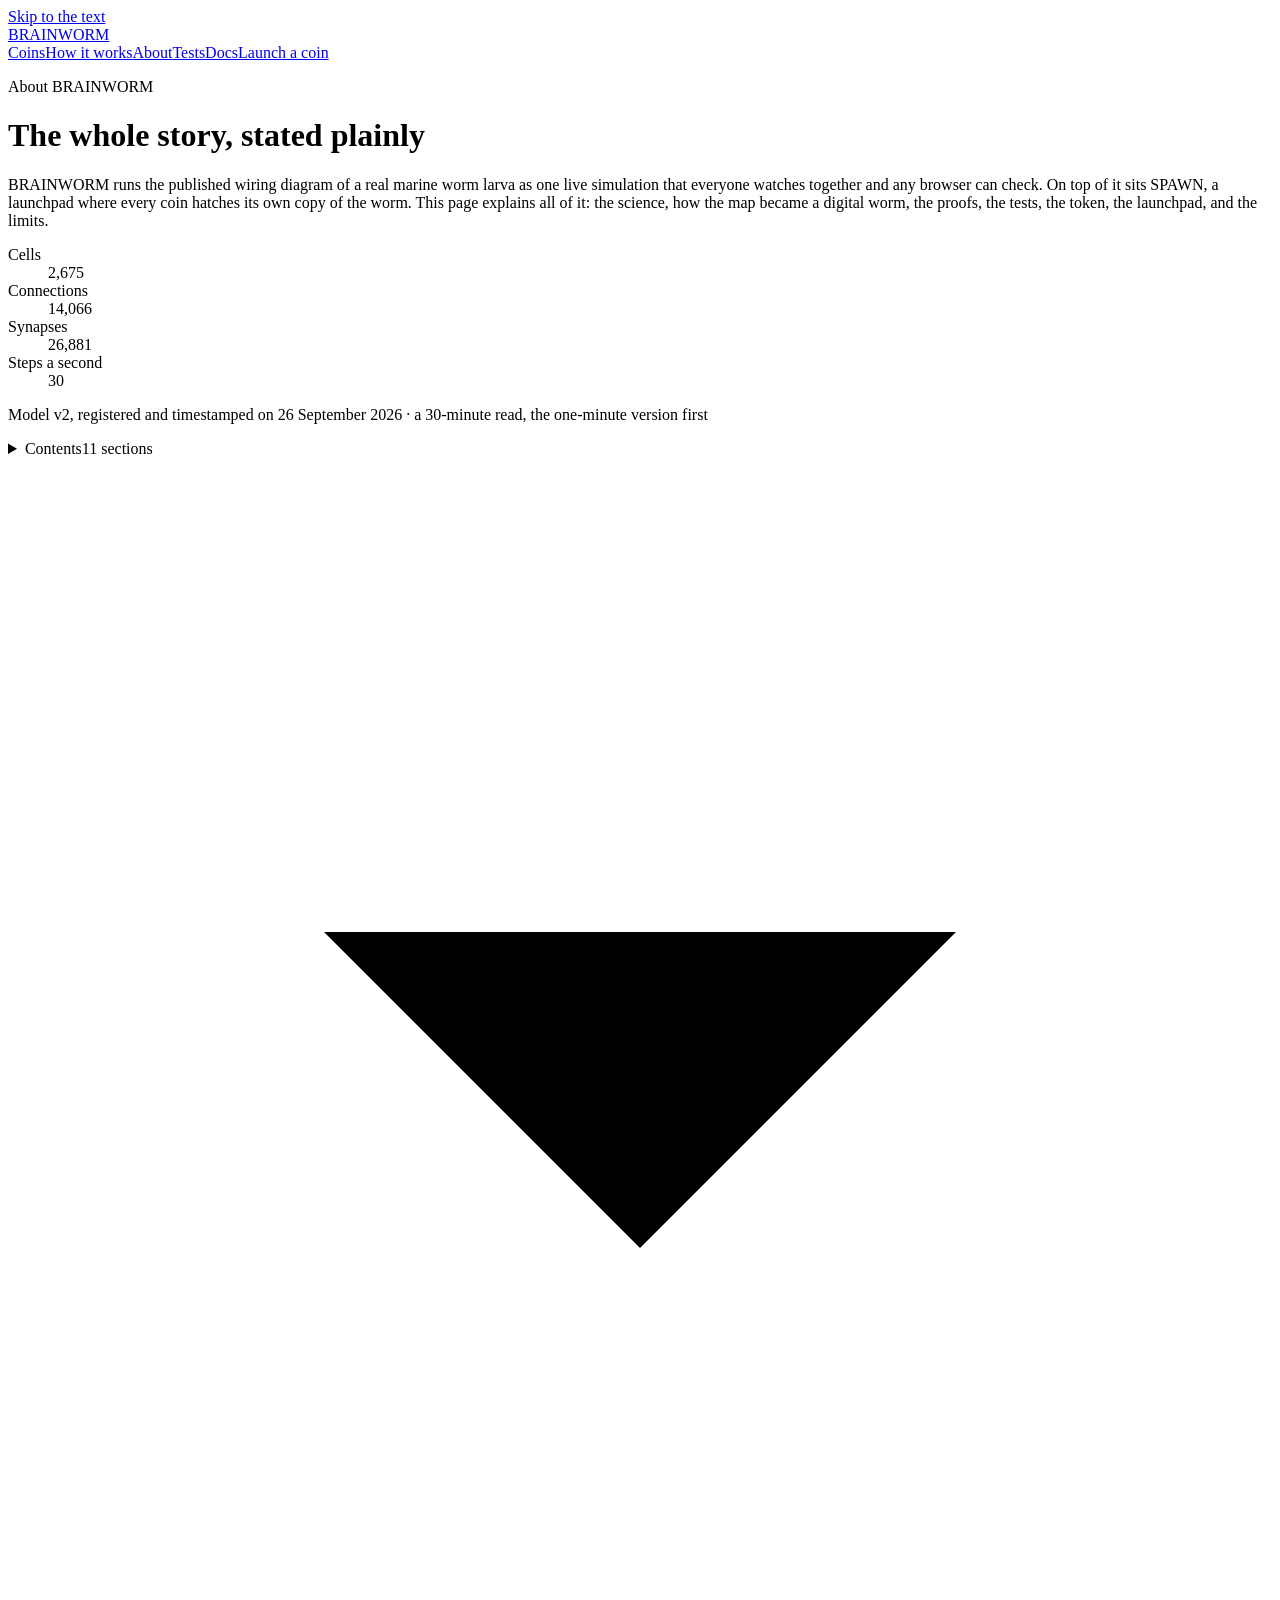
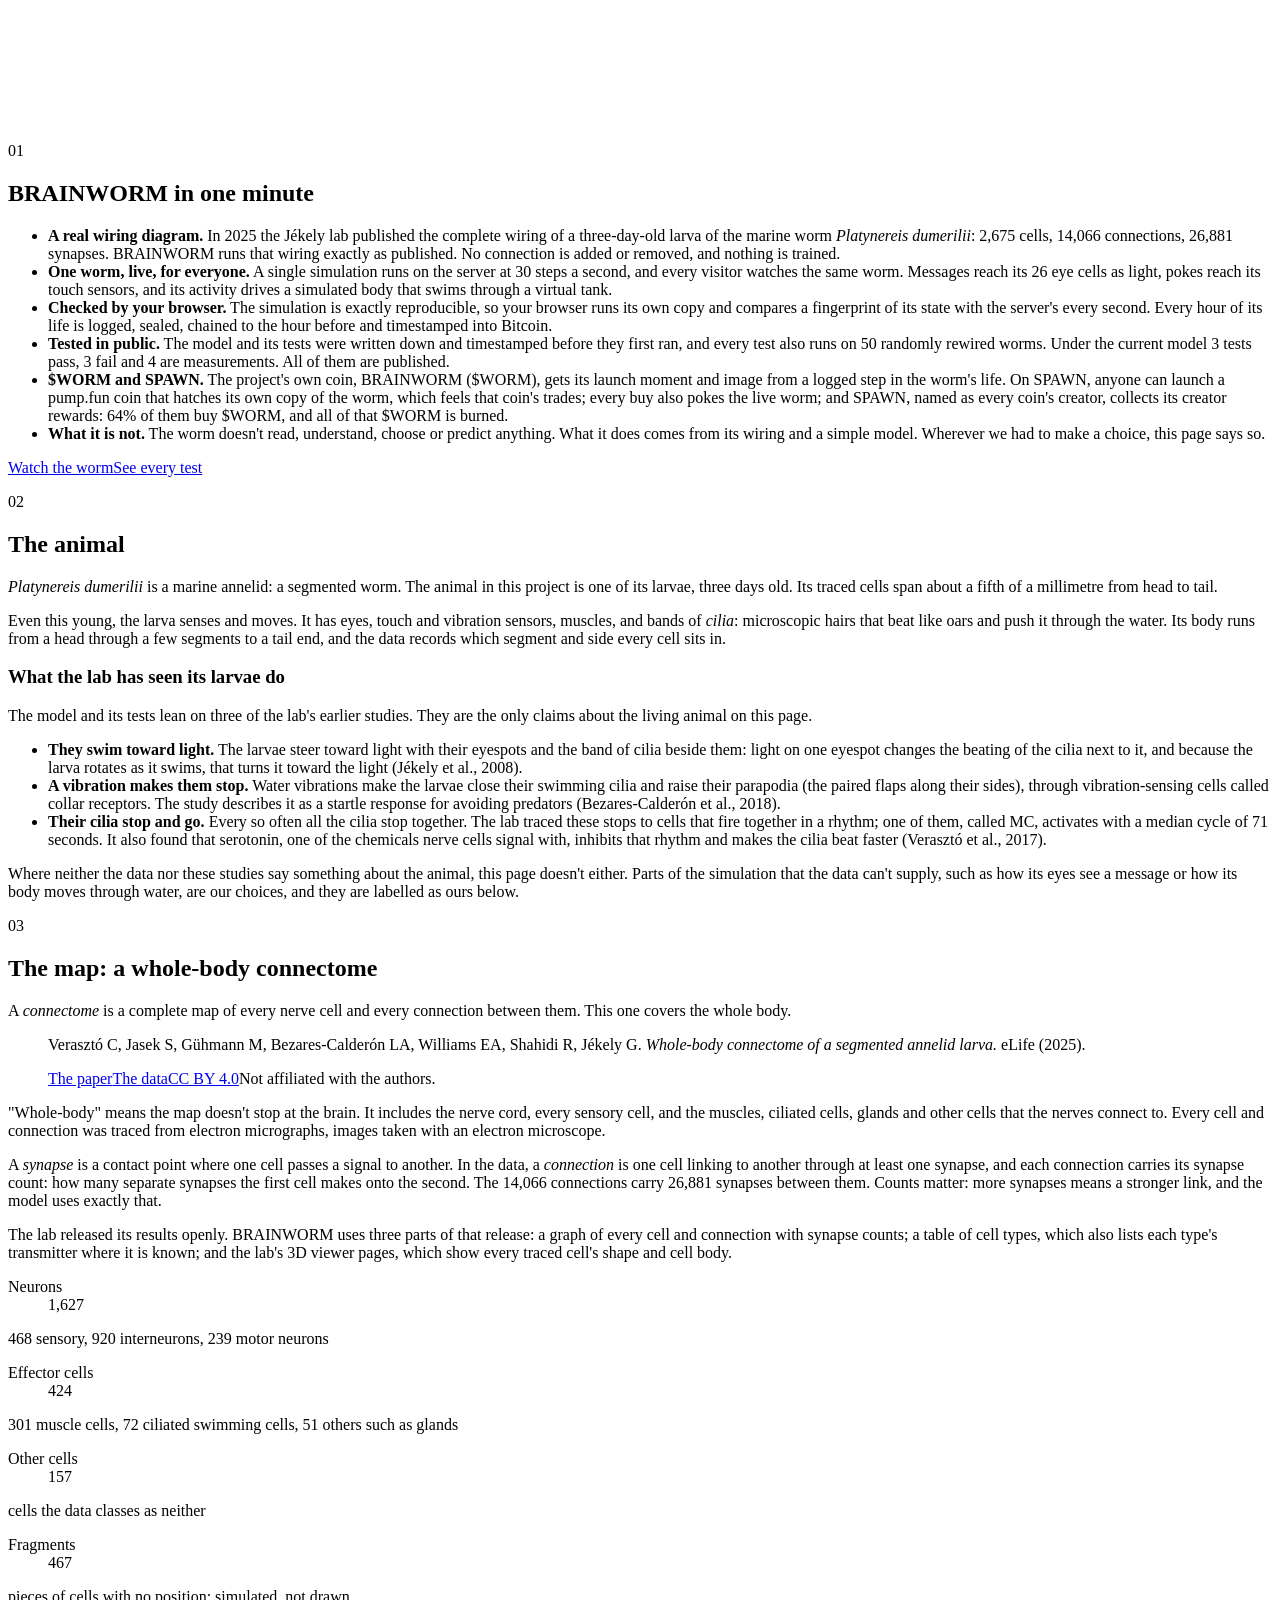
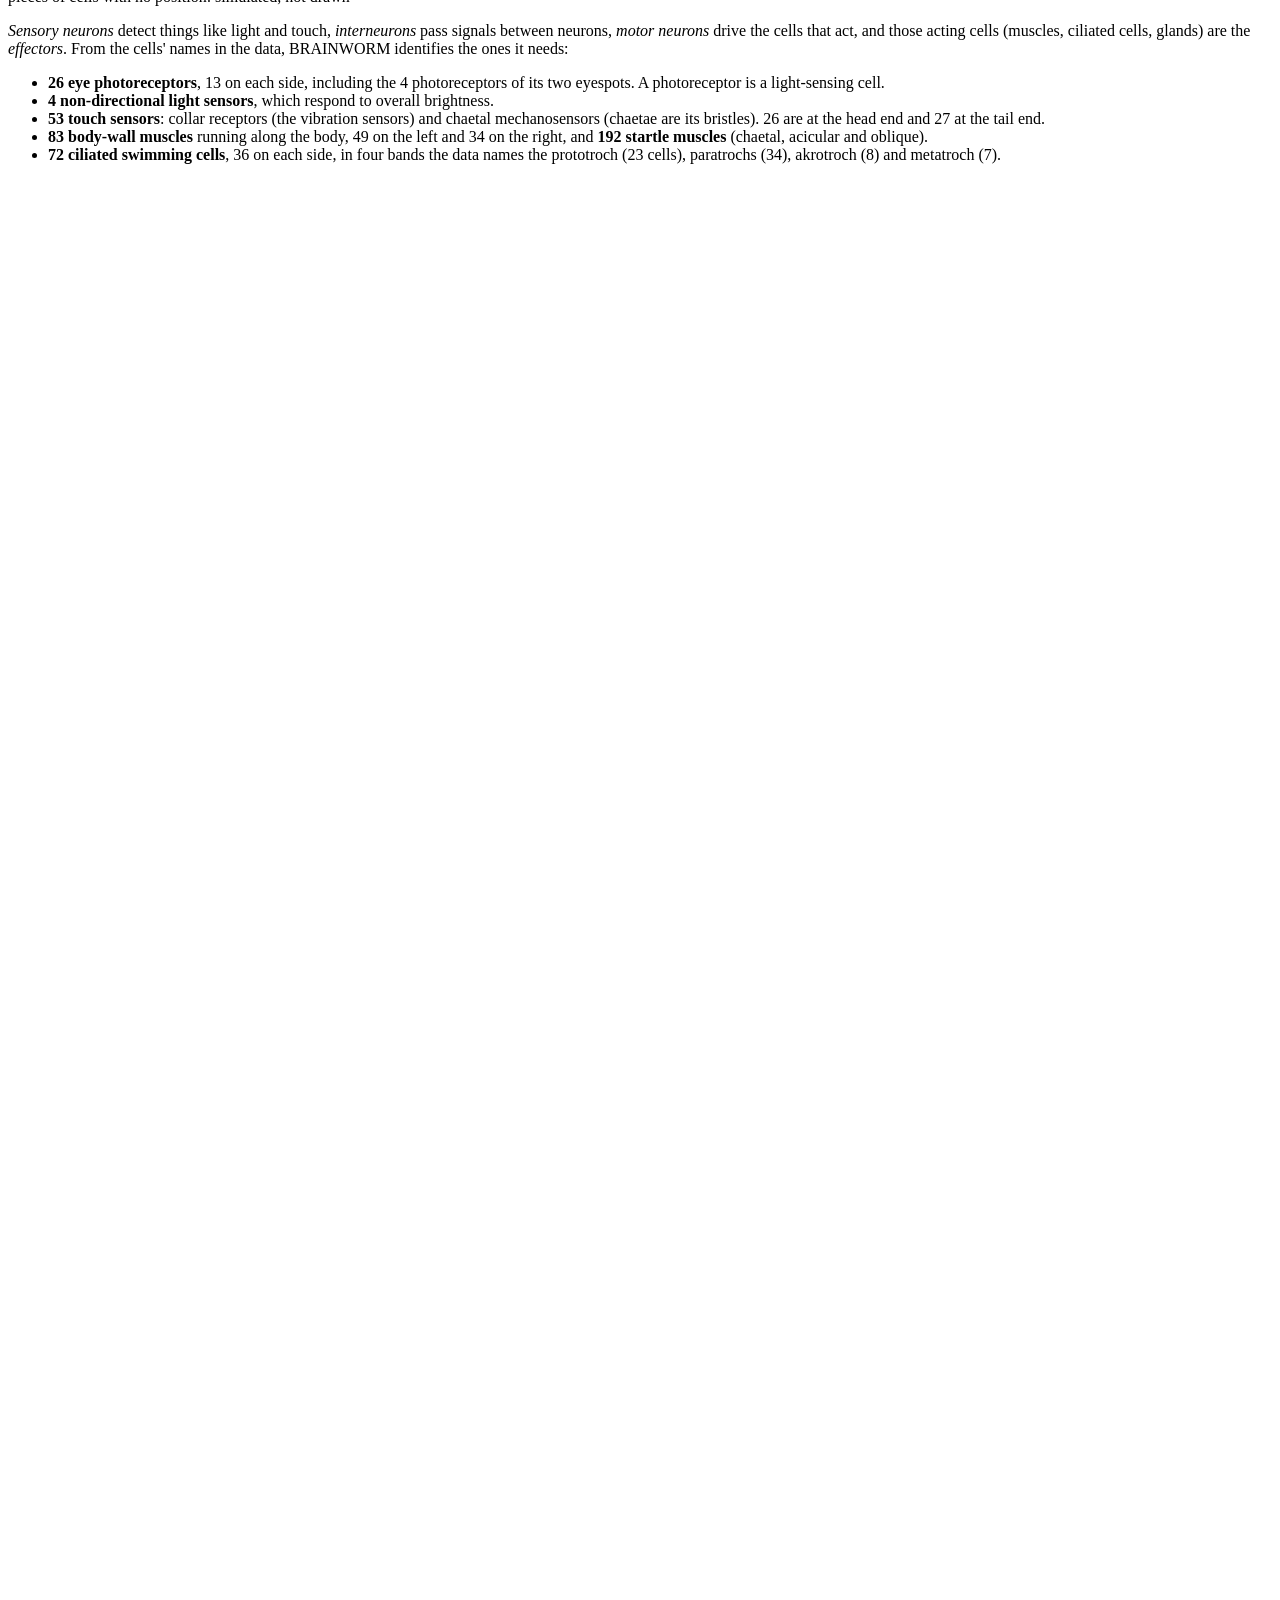
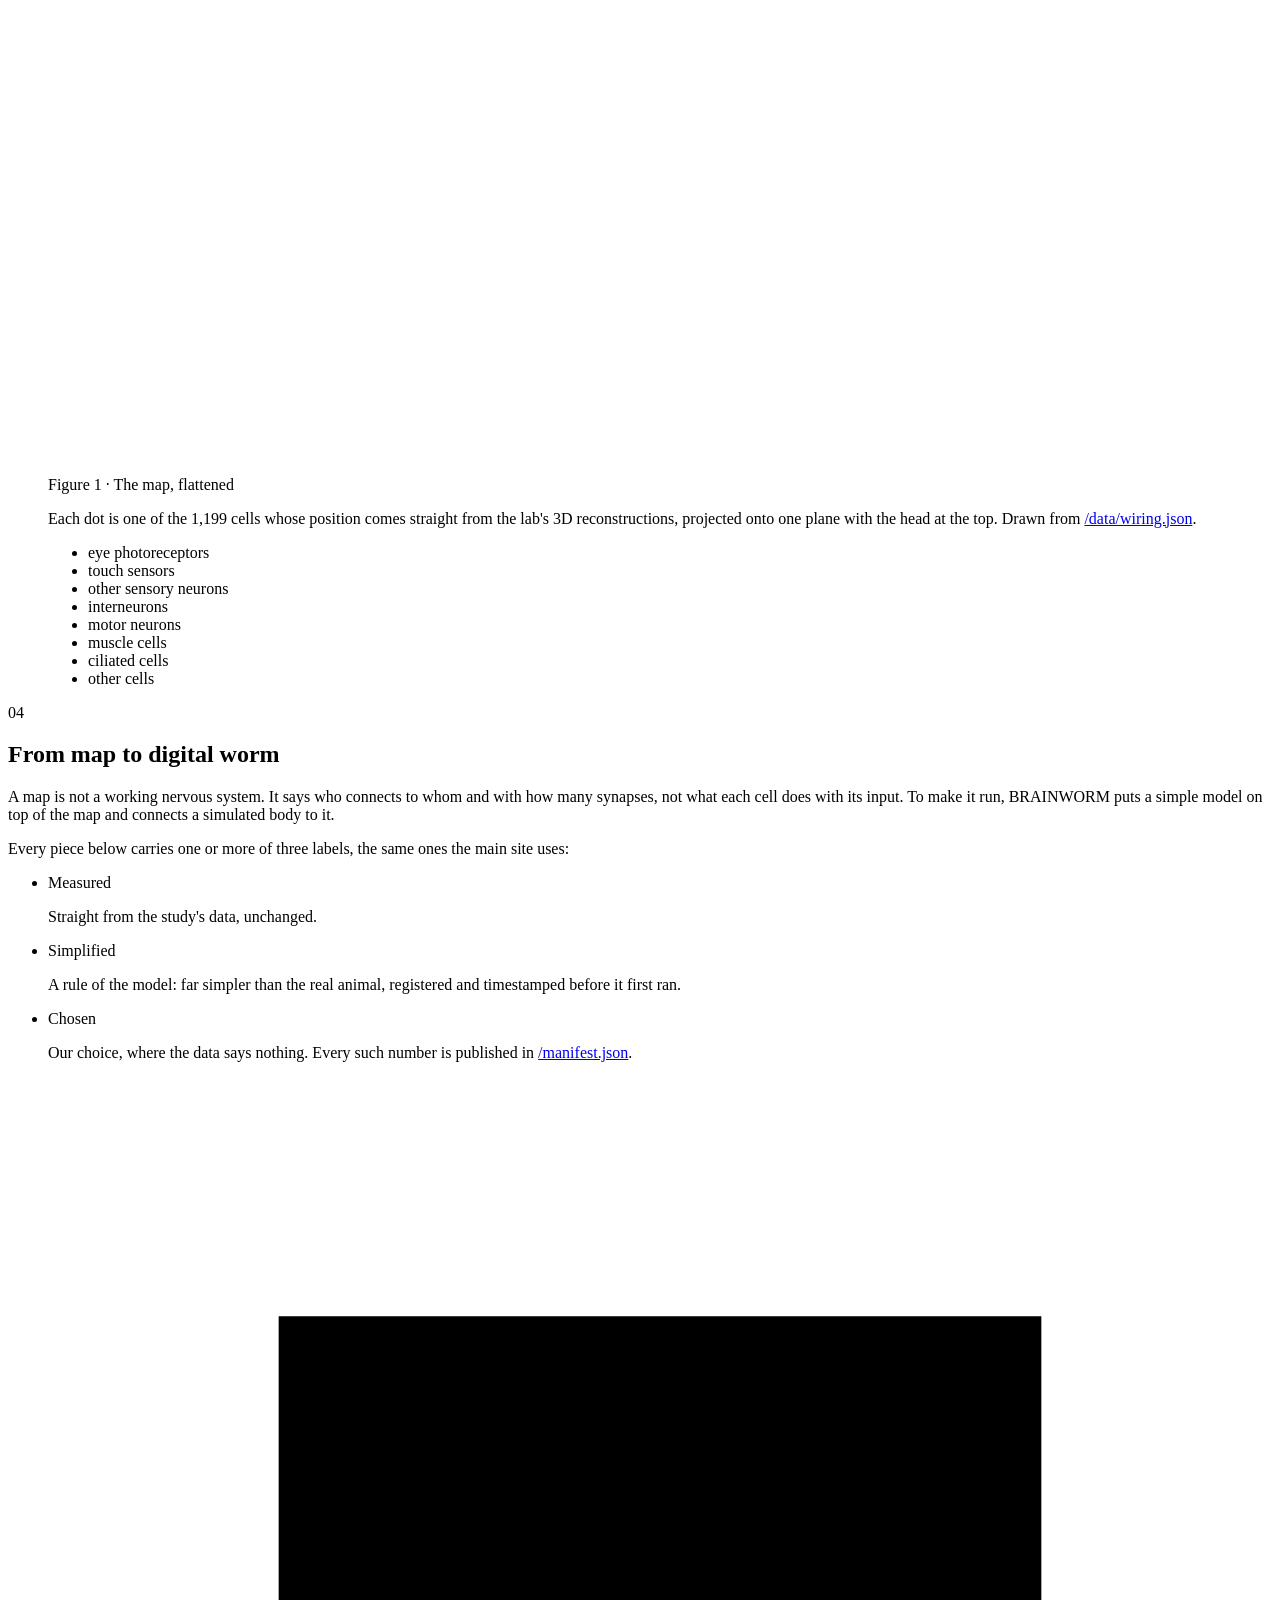
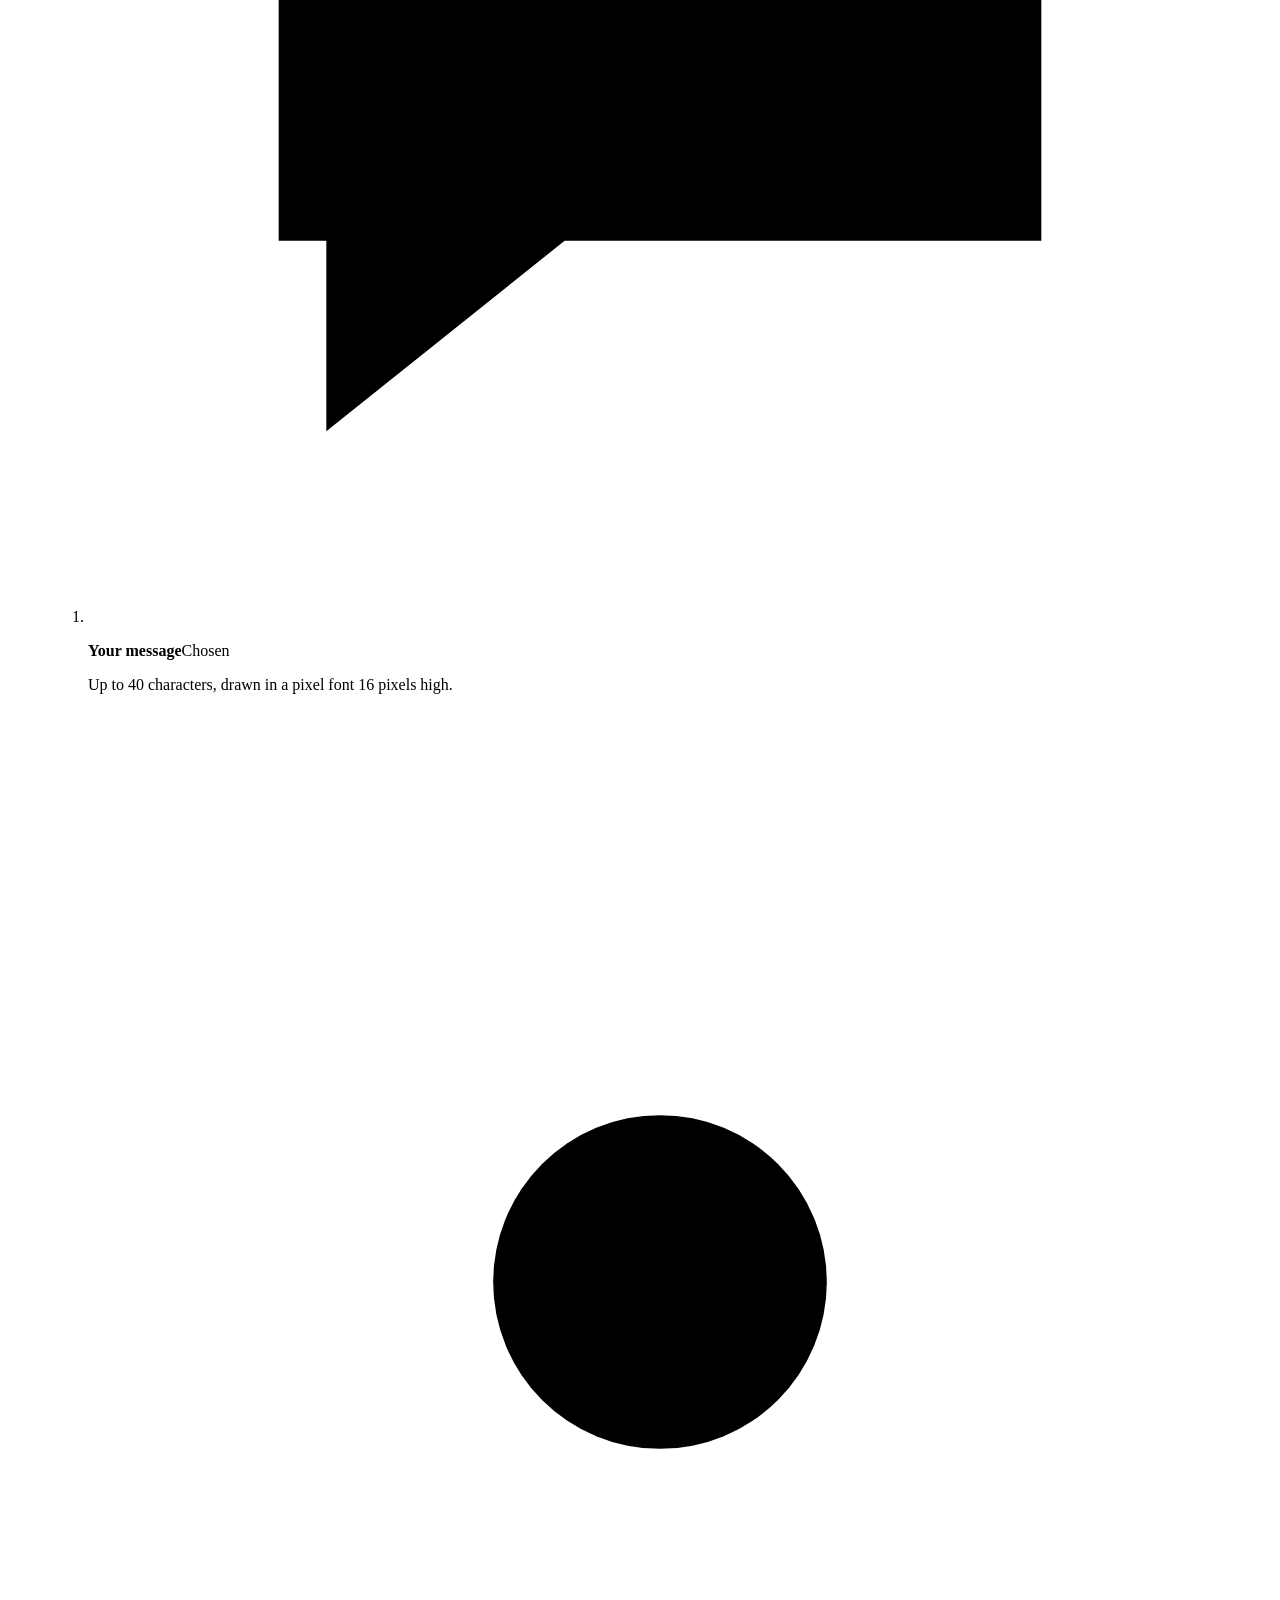
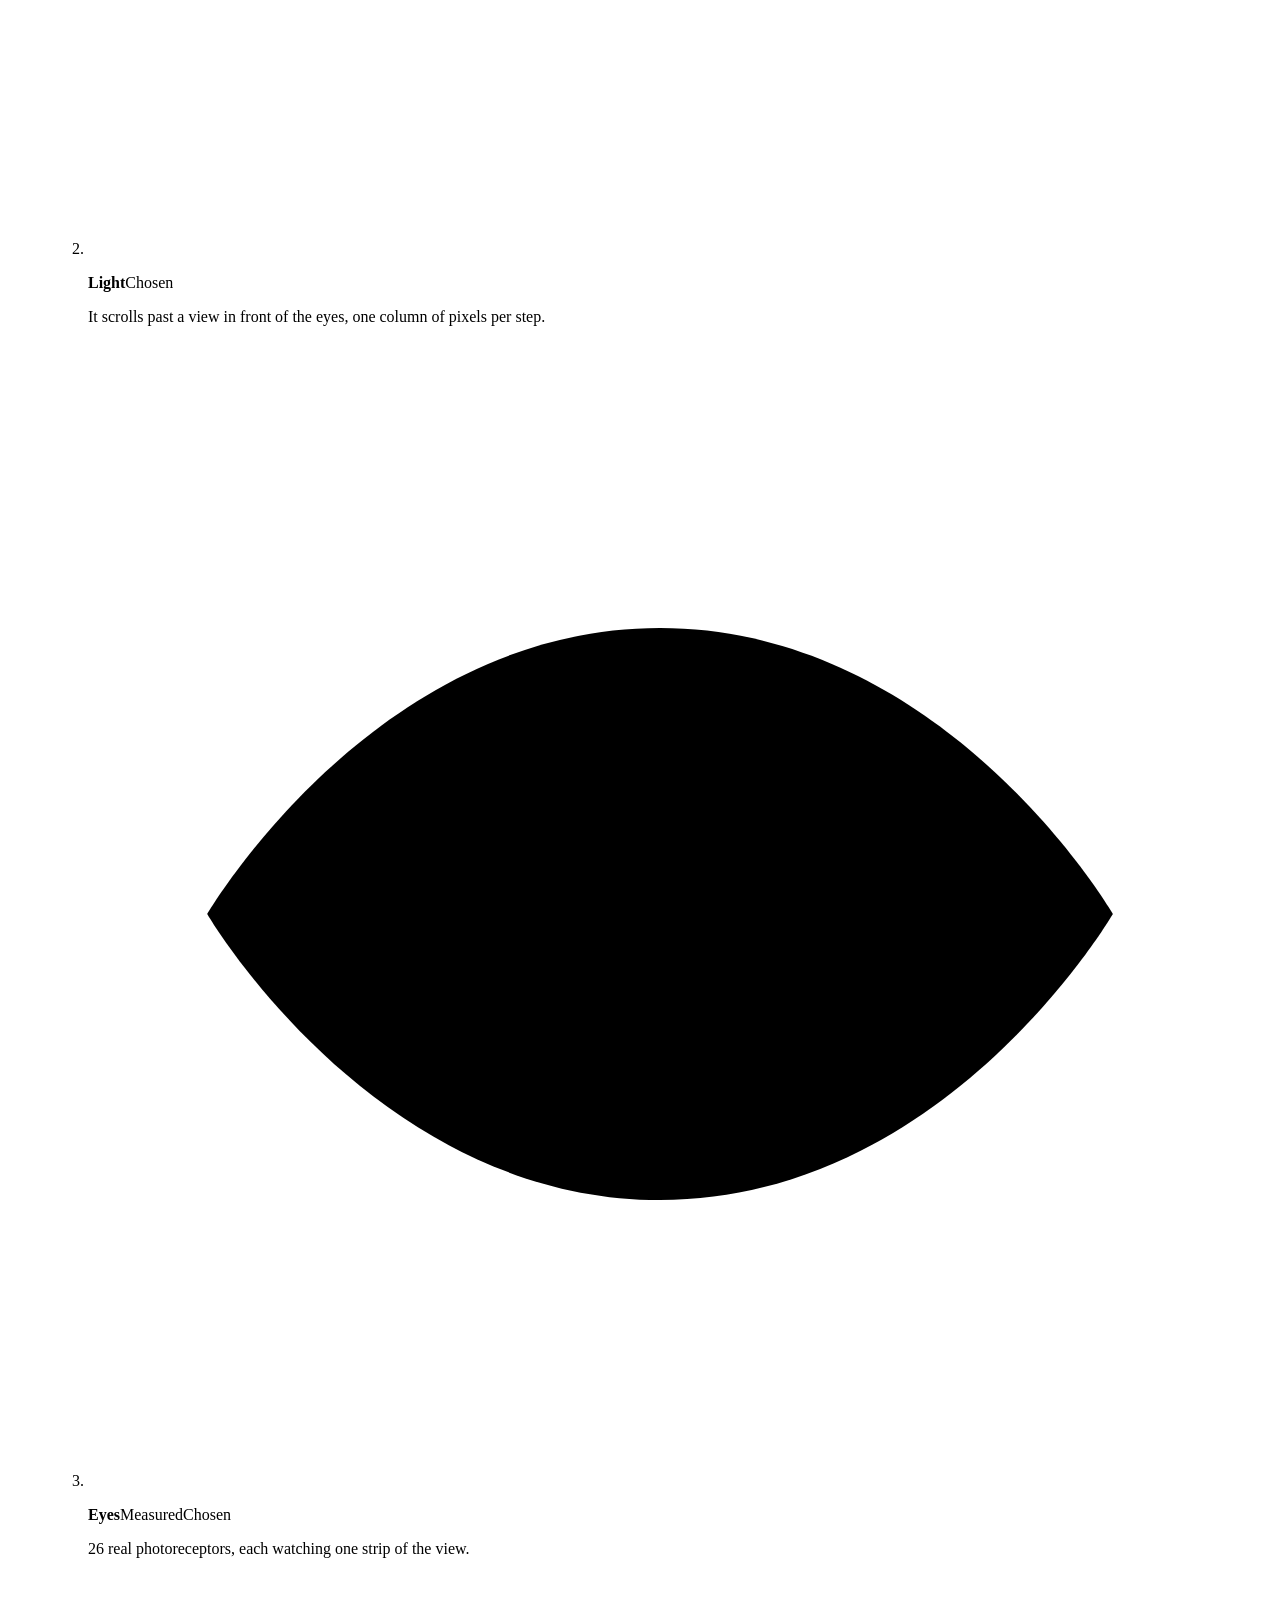
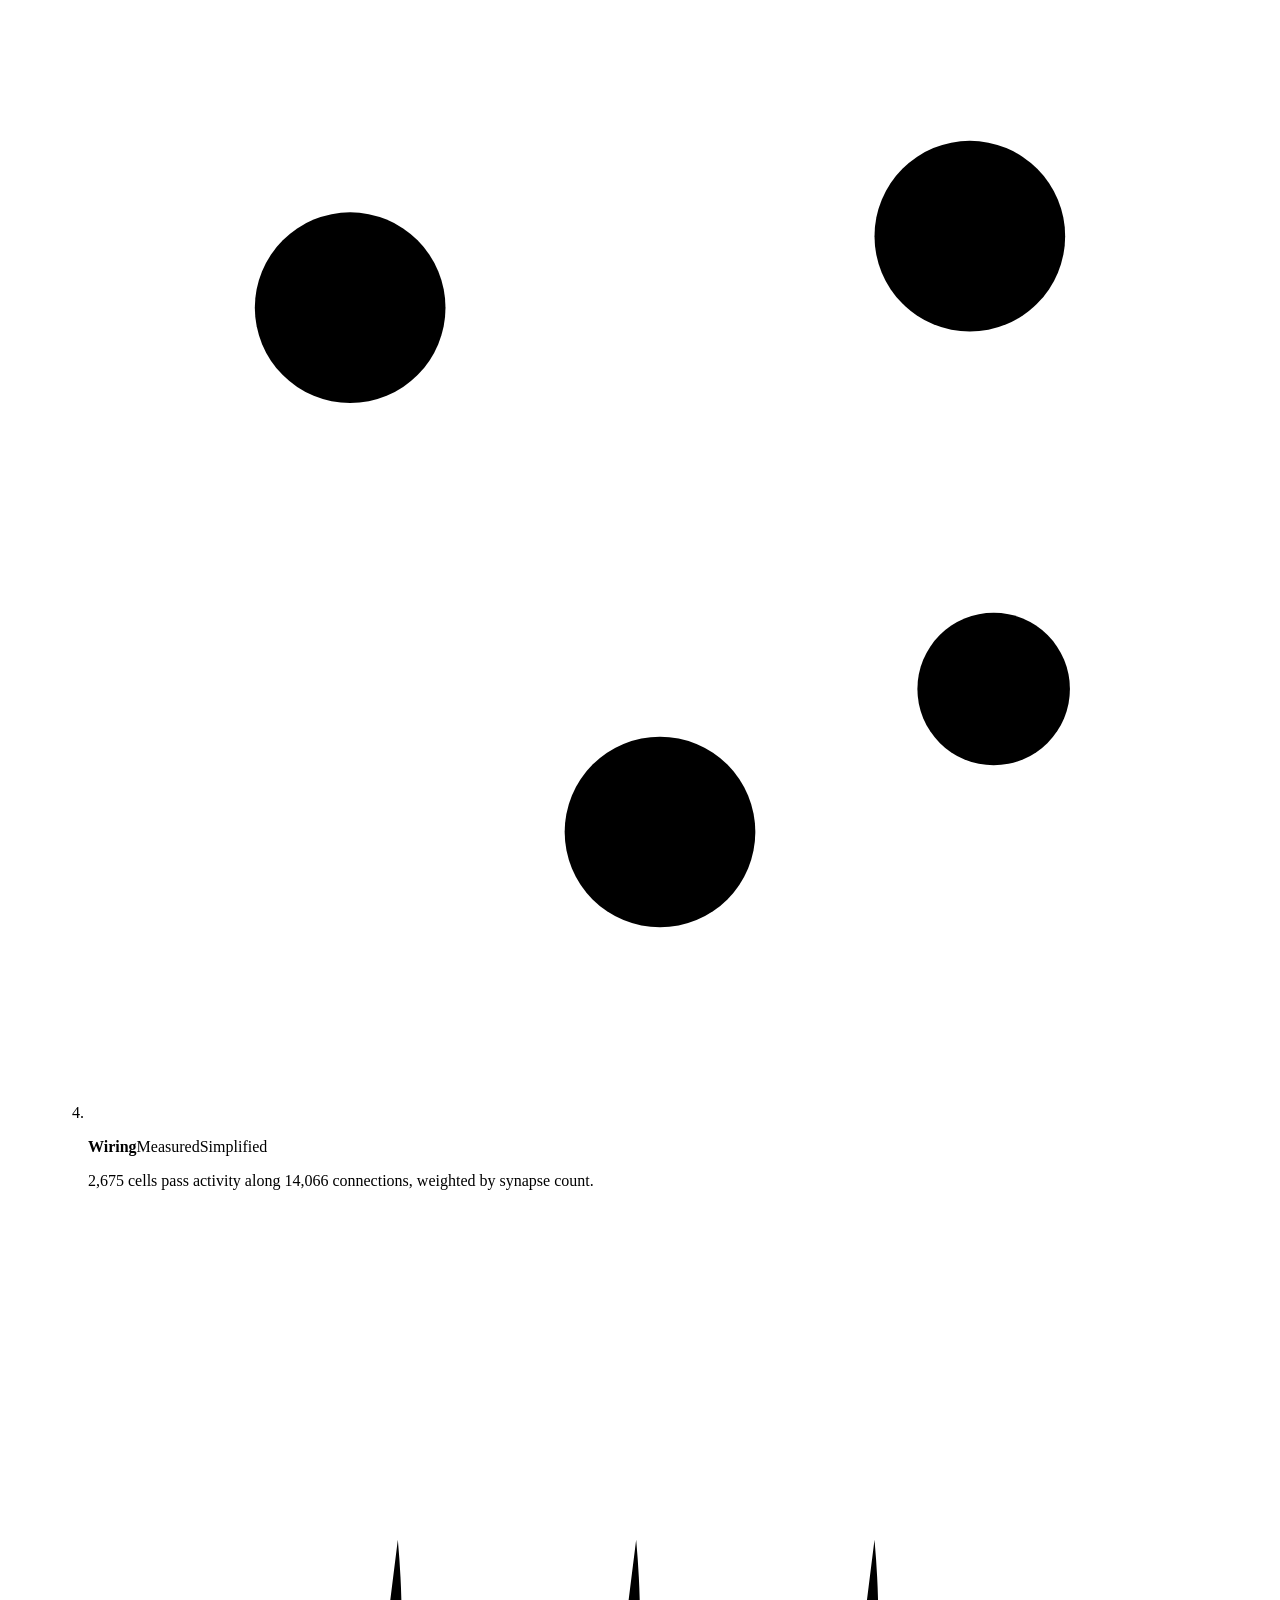
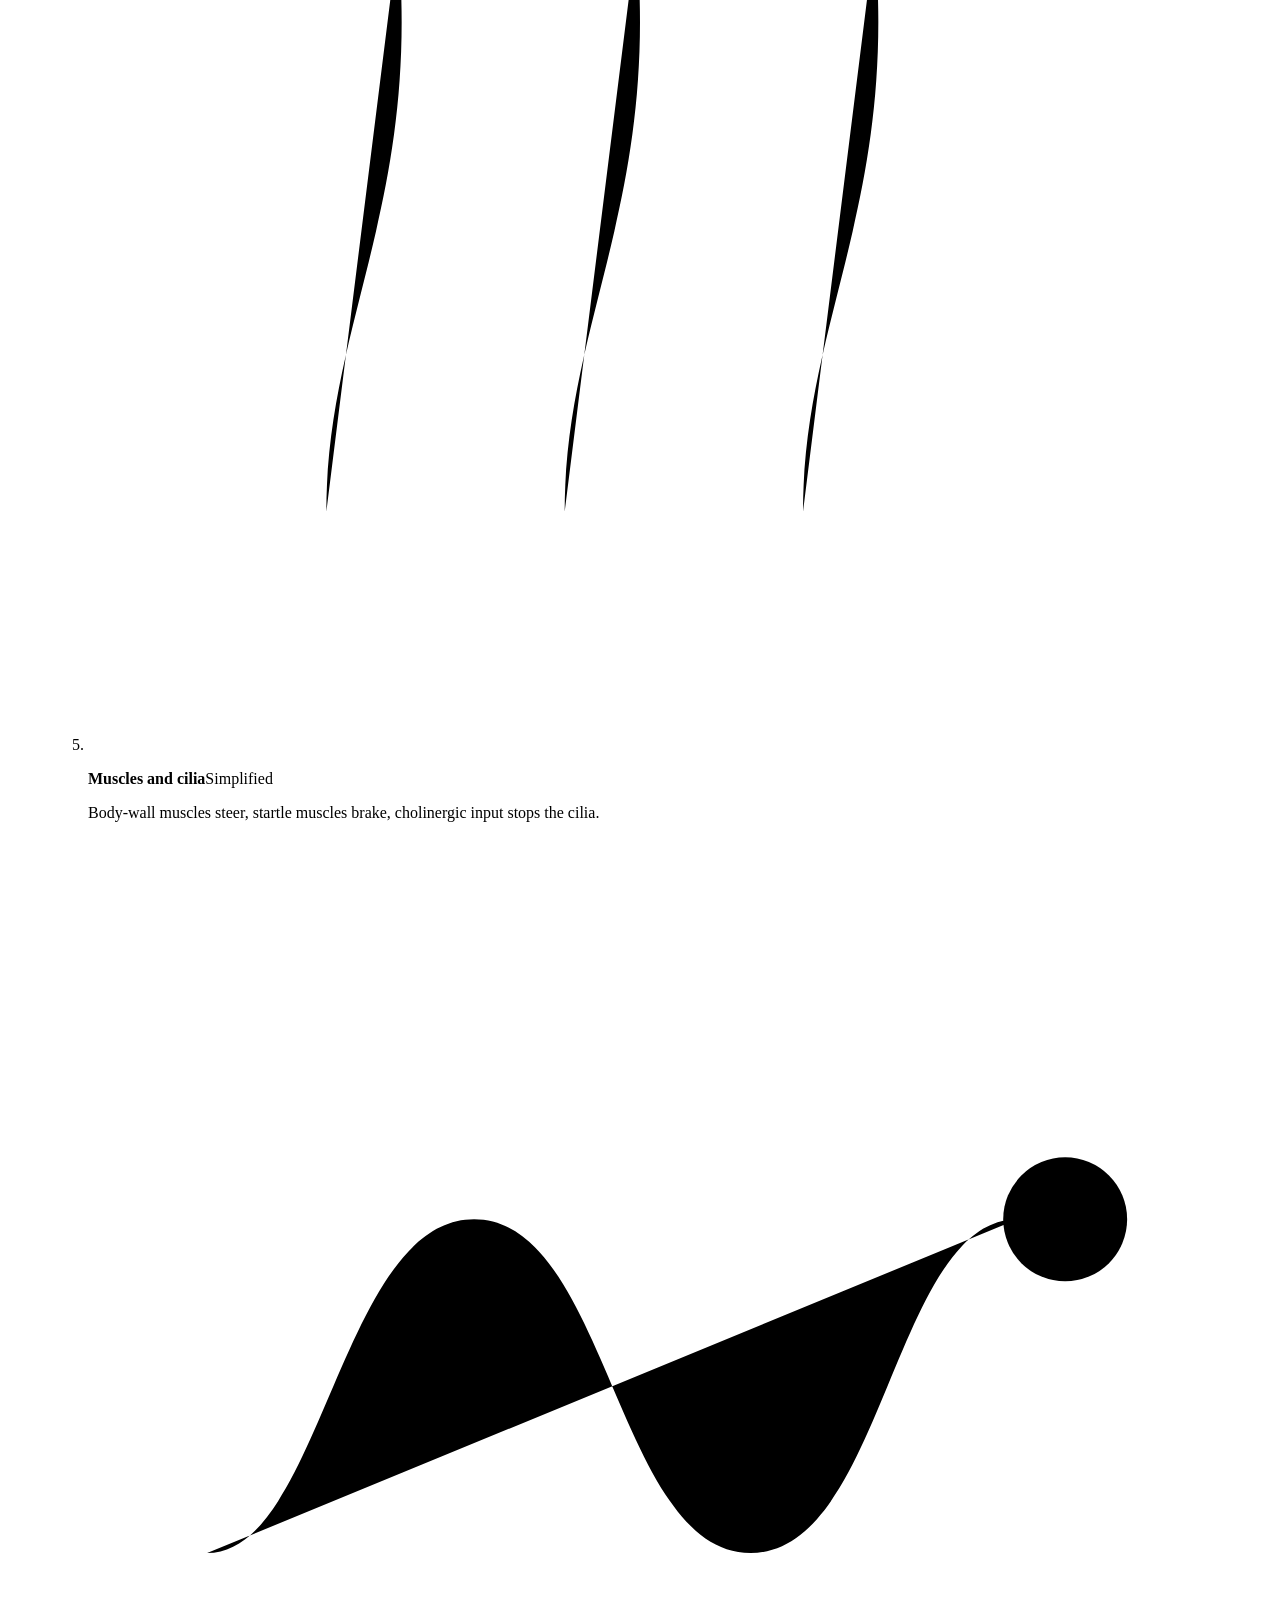
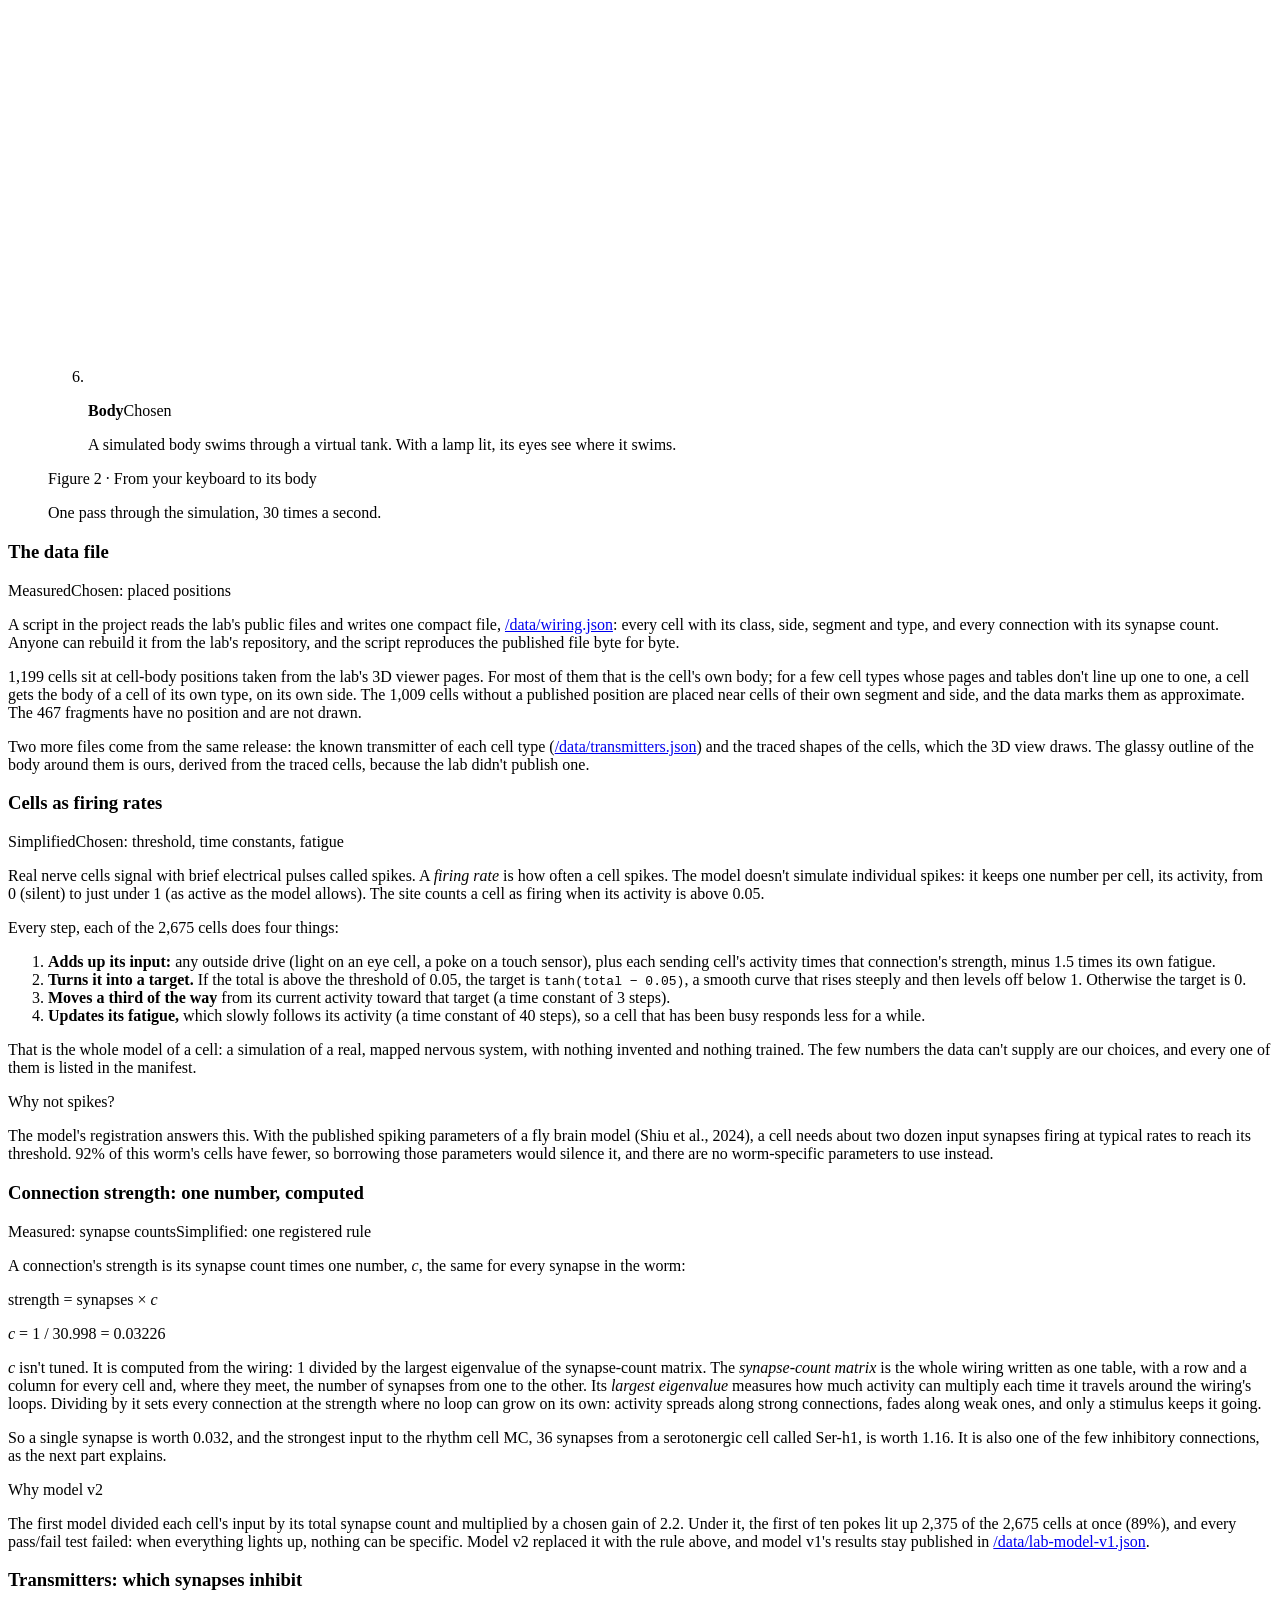
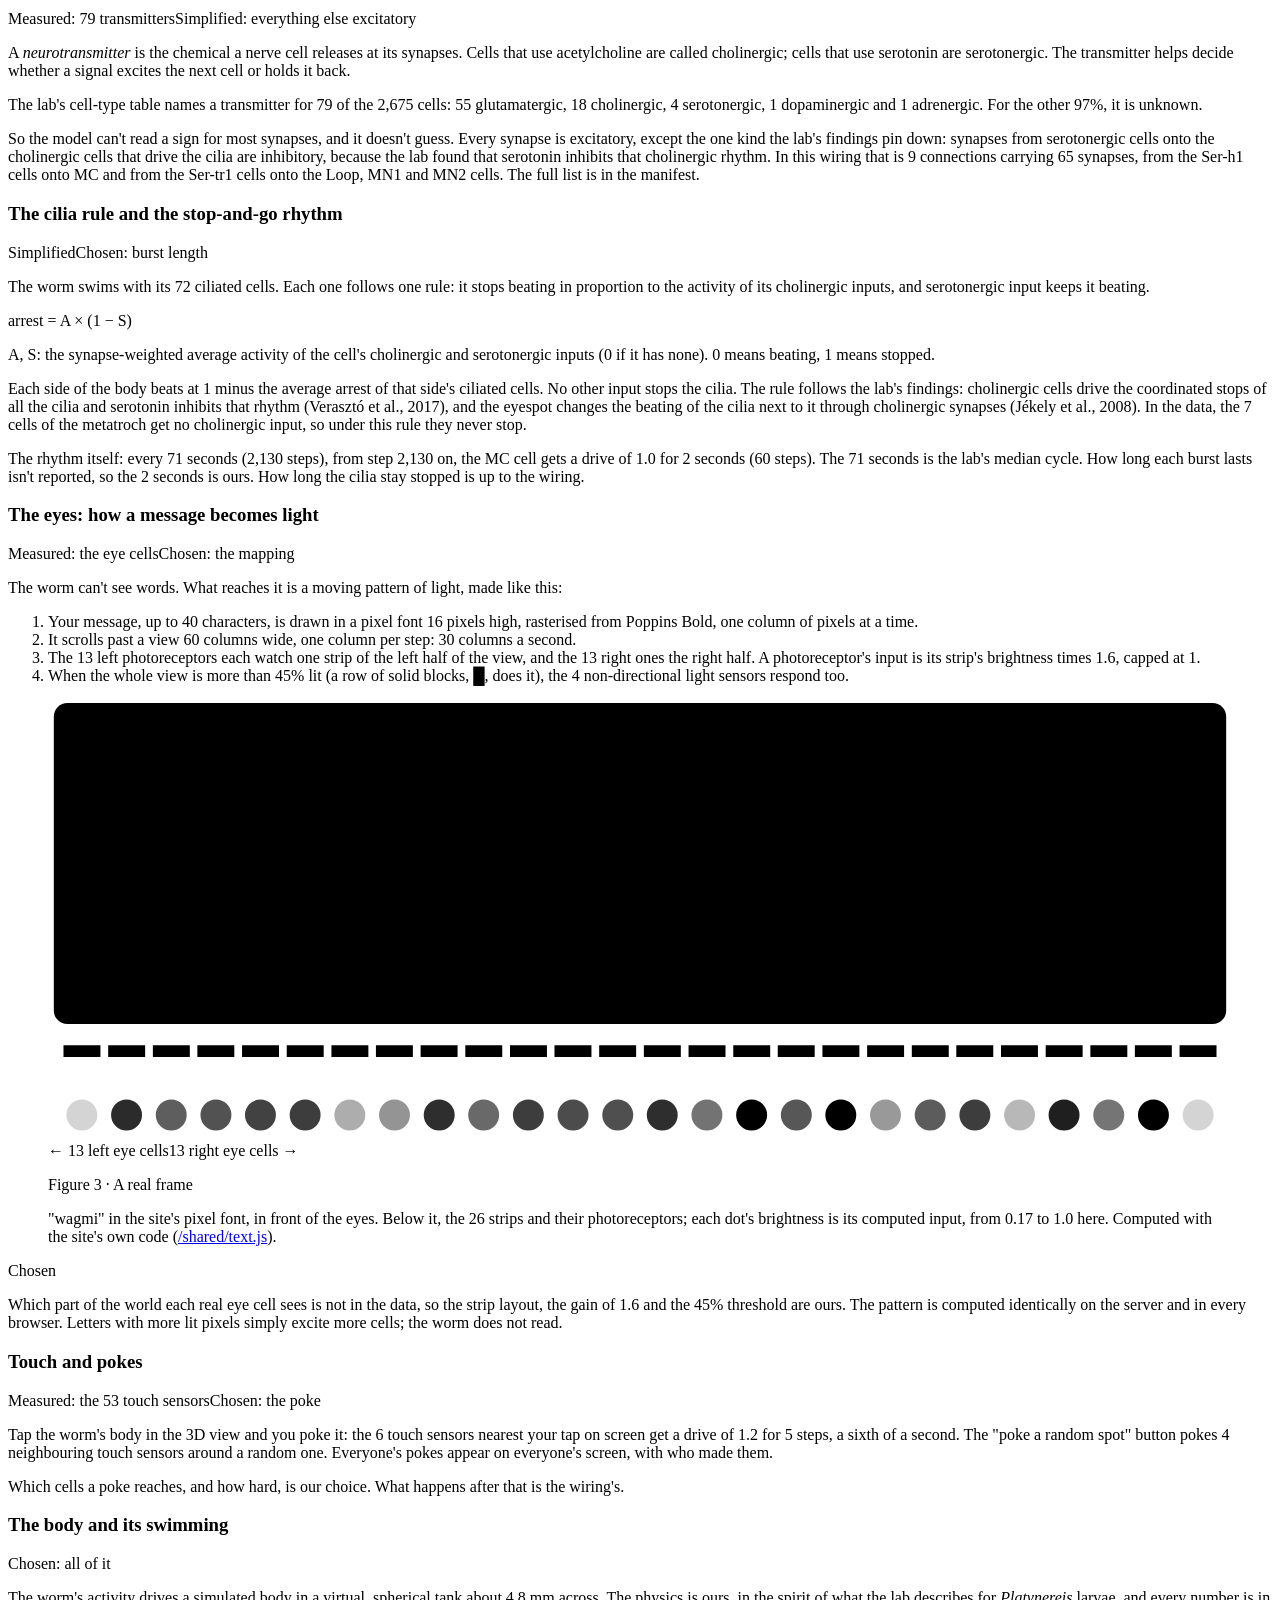
==== commit ad5be613: "SPAWN on pump.fun: every coin's creator rewards go to SPAWN, 64% buy and burn $WORM; the coin is BRA" ====
--- a/public/about.html
+++ b/public/about.html
@@ -4,7 +4,7 @@
 <meta charset="utf-8">
 <meta name="viewport" content="width=device-width,initial-scale=1,viewport-fit=cover">
 <title>About BRAINWORM · the whole story, stated plainly</title>
-<meta name="description" content="What BRAINWORM is: a real marine larva's published connectome, 2,675 cells wired exactly as mapped, run live for everyone and checked by every browser. The science, how the digital worm was built, the proofs, the tests, $BRAINWORM, the SPAWN launchpad, and the limits, stated plainly.">
+<meta name="description" content="What BRAINWORM is: a real marine larva's published connectome, 2,675 cells wired exactly as mapped, run live for everyone and checked by every browser. The science, how the digital worm was built, the proofs, the tests, $WORM, the SPAWN launchpad, and the limits, stated plainly.">
 <meta property="og:type" content="article">
 <meta property="og:site_name" content="BRAINWORM">
 <meta property="og:title" content="About BRAINWORM · the whole story, stated plainly">
@@ -76,7 +76,7 @@
         <li><a href="#live"><span>05</span>One worm for everyone</a></li>
         <li><a href="#proof"><span>06</span>Proof</a></li>
         <li><a href="#tests"><span>07</span>The tests</a></li>
-        <li><a href="#token"><span>08</span>$BRAINWORM</a></li>
+        <li><a href="#token"><span>08</span>$WORM</a></li>
         <li><a href="#spawn"><span>09</span>SPAWN, the launchpad</a></li>
         <li><a href="#plainly"><span>10</span>Stated plainly</a></li>
         <li><a href="#credits"><span>11</span>Credits and links</a></li>
@@ -96,7 +96,7 @@
           <li><b>One worm, live, for everyone.</b> A single simulation runs on the server at 30 steps a second, and every visitor watches the same worm. Messages reach its 26 eye cells as light, pokes reach its touch sensors, and its activity drives a simulated body that swims through a virtual tank.</li>
           <li><b>Checked by your browser.</b> The simulation is exactly reproducible, so your browser runs its own copy and compares a fingerprint of its state with the server's every second. Every hour of its life is logged, sealed, chained to the hour before and timestamped into Bitcoin.</li>
           <li><b>Tested in public.</b> The model and its tests were written down and timestamped before they first ran, and every test also runs on 50 randomly rewired worms. Under the current model 3 tests pass, 3 fail and 4 are measurements. All of them are published.</li>
-          <li><b>$BRAINWORM and SPAWN.</b> $BRAINWORM's launch moment and image come from a logged step in the worm's life. On SPAWN, every coin hatches its own copy of the worm, which feels that coin's trades; every buy also pokes the live worm; and most of each trade's 1% fee goes to burning $BRAINWORM.</li>
+          <li><b>$WORM and SPAWN.</b> The project's own coin, BRAINWORM ($WORM), gets its launch moment and image from a logged step in the worm's life. On SPAWN, anyone can launch a pump.fun coin that hatches its own copy of the worm, which feels that coin's trades; every buy also pokes the live worm; and SPAWN, named as every coin's creator, collects its creator rewards: 64% of them buy $WORM, and all of that $WORM is burned.</li>
           <li><b>What it is not.</b> The worm doesn't read, understand, choose or predict anything. What it does comes from its wiring and a simple model. Wherever we had to make a choice, this page says so.</li>
         </ul>
         <p class="ab-tldrcta"><a class="btn-amber" href="/">Watch the worm</a><a class="btn-ghost" href="/lab">See every test</a></p>
@@ -367,7 +367,7 @@
         <div><dt>Break the worm</dt><dd>A leaderboard of the most cells firing at once, today and of all time. Only undisturbed messages are ranked. The worm tires, so the same message can score differently.</dd></div>
         <div><dt>Watch</dt><dd>The 3D view draws every positioned cell in its traced shape, lights connections when their sending cell fires, and shows any cell's real inputs and outputs when you hover it. Every firing cell can click, you can save the last 8 seconds as a clip, and a 16:9 layout at /stream serves live streams, with an optional Twitch chat bridge.</dd></div>
       </dl>
-      <p>Trades on the blockchain reach the worm the same way, as pokes: $BRAINWORM's trades once it exists, and every buy of a SPAWN coin (sections <a href="#token">08</a> and <a href="#spawn">09</a>). Each one is logged with its transaction signature.</p>
+      <p>Trades on the blockchain reach the worm the same way, as pokes: $WORM's trades once it exists, and every buy of a SPAWN coin (sections <a href="#token">08</a> and <a href="#spawn">09</a>). Each one is logged with its transaction signature.</p>
       <h3 class="ab-h3">Keeping it fair</h3>
       <ul class="ab-list">
         <li><b>Proof of work.</b> Before a browser may send anything, it solves a small SHA-256 puzzle in the background, about a tenth of a second on a laptop. Visitors don't notice; a bot farm pays for every connection, and the puzzle gets 4 to 16 times harder when new connections spike.</li>
@@ -504,26 +504,27 @@
 
     <!-- 08 ------------------------------------------------------------------------------------------------ -->
     <section class="ab-sec" id="token" aria-labelledby="h-token">
-      <header class="ab-sech"><p class="ab-num">08</p><h2 id="h-token">$BRAINWORM</h2></header>
-      <p class="ab-lede">$BRAINWORM is the project's token on Solana, created through pump.fun. Its launch is tied to a moment in the worm's life that anyone can check, in five public steps. Their live status is on <a href="/launch">/launch</a>.</p>
+      <header class="ab-sech"><p class="ab-num">08</p><h2 id="h-token">$WORM</h2></header>
+      <p class="ab-lede">BRAINWORM, ticker $WORM, is the project's own coin on Solana, created on pump.fun. Its launch is tied to a moment in the worm's life that anyone can check, in five public steps. Their live status is on <a href="/launch">/launch</a>.</p>
       <ol class="ab-steps">
         <li><b>Armed.</b> A moderator arms the launch. The step at which it was armed goes into the public log.</li>
         <li><b>The moment.</b> From then on, the server watches for the first step at which the worm's swimming cilia are stopped: the average arrest of all 72 ciliated cells above 0.05, not counting its own stop-and-go bursts and the 3 seconds after each. It is meant to catch its startle reflex (in real larvae, a vibration makes them close their cilia). That step, the SHA-256 of the worm's state and the hash of the image go into the log. Replaying the log finds the first stop after arming on its own and compares the state hash at that step.</li>
         <li><b>The image.</b> The token's image is drawn from the worm's exact activity at that step, with the step, the number of cells firing and the state hash printed on it. The image and the token's description are uploaded to <dfn>IPFS</dfn>, a public network that addresses each file by its hash.</li>
         <li><b>The transaction.</b> The server prepares pump.fun's create transaction with a fresh mint key signed in. The owner's own wallet adds its signature and sends it. The server never holds the owner's key and never sends anything itself.</li>
-        <li><b>Launched.</b> Once the transaction confirms, its mint becomes the only contract address the site shows, and the token's trades start reaching the worm.</li>
+        <li><b>Launched.</b> Once the transaction confirms, its mint becomes the only $WORM contract address the site shows, and the coin's trades start reaching the worm.</li>
       </ol>
-      <p>After launch, every $BRAINWORM trade becomes a poke, logged with its transaction signature. A buy pokes three touch sensors at the head end and a sell three at the tail end, picked from the bytes of the transaction's signature. Big buys also flash a solid block of light across its eyes. A trade that arrives while a tug is playing, or faster than the rate limit allows, is skipped. The mapping is ours; the worm has no idea what a trade is.</p>
+      <p>After launch, every $WORM trade becomes a poke, logged with its transaction signature. A buy pokes three touch sensors at the head end and a sell three at the tail end, picked from the bytes of the transaction's signature. Big buys also flash a solid block of light across its eyes. A trade that arrives while a tug is playing, or faster than the rate limit allows, is skipped. The mapping is ours; the worm has no idea what a trade is.</p>
+      <p>As with any pump.fun coin, pump.fun pays $WORM's creator a share of its fee on every $WORM trade. $WORM's own creator rewards stay with the team, and they are kept apart from SPAWN's: $WORM is launched from a different wallet than SPAWN's rewards wallet.</p>
       <aside class="ab-note" data-kind="warn">
         <p class="ab-notek"><span class="tag ab-warn">Stated plainly</span></p>
-        <p>The worm doesn't launch anything and doesn't pick the moment. A moderator arms the launch, a published rule finds the step, and the owner signs the transaction with their own wallet. The only $BRAINWORM contract address is the one the site itself shows once the launch confirms; chat, tugs and announcements refuse every link and address, so any other address posted as $BRAINWORM is not it.</p>
+        <p>The worm doesn't launch anything and doesn't pick the moment. A moderator arms the launch, a published rule finds the step, and the owner signs the transaction with their own wallet. The only $WORM contract address is the one the site itself shows once the launch confirms; chat, tugs and announcements refuse every link and address, so any other address posted as $WORM is not it.</p>
       </aside>
     </section>
 
     <!-- 09 ------------------------------------------------------------------------------------------------ -->
     <section class="ab-sec" id="spawn" aria-labelledby="h-spawn">
       <header class="ab-sech"><p class="ab-num">09</p><h2 id="h-spawn">SPAWN: every coin hatches its own worm</h2></header>
-      <p class="ab-lede">SPAWN is BRAINWORM's launchpad, on the <a href="/">main page</a> and at <a href="/spawn">/spawn</a>. Anyone can launch a coin there. Every coin gets its own copy of the worm, every buy pokes the live worm, and most of every fee goes to burning $BRAINWORM.</p>
+      <p class="ab-lede">SPAWN is BRAINWORM's launchpad, on the <a href="/">main page</a> and at <a href="/spawn">/spawn</a>. Anyone can launch a coin there, and every coin is a pump.fun coin. Every coin gets its own copy of the worm, every buy pokes the live worm, and every coin's creator rewards go to SPAWN, which spends 64% of them on $WORM and burns all of it.</p>
       <p>The name comes from the animal. <i>Platynereis</i> is known for its spawning: grown worms swim up to the surface in time with the moon, release their eggs and sperm, and die. A larva like ours is what comes of it.</p>
 
       <figure class="ab-fig">
@@ -531,15 +532,15 @@
           <li><span class="ab-flowic"><svg class="ab-ico" viewBox="0 0 24 24" aria-hidden="true"><circle cx="12" cy="12" r="8.5"/><path d="M12 8v8M8 12h8"/></svg></span><div><p class="ab-flowh"><b>Someone buys a coin</b></p><p>Signed and sent by their own wallet.</p></div></li>
           <li><span class="ab-flowic"><svg class="ab-ico" viewBox="0 0 24 24" aria-hidden="true"><path d="M3 15.5c2.2-4.6 4.4-4.6 6.6 0s4.4 4.6 6.6 0c1-2 2-3 3.3-3"/><circle cx="20.2" cy="12.4" r="1.4"/></svg></span><div><p class="ab-flowh"><b>Its own worm feels a touch on its head</b></p><p>Three head-end touch sensors, picked from the trade's signature, then 2 seconds of its time.</p></div></li>
           <li><span class="ab-flowic"><svg class="ab-ico" viewBox="0 0 24 24" aria-hidden="true"><circle cx="12" cy="12" r="2.6"/><circle cx="12" cy="12" r="6.2"/><path d="M12 2.5v3M12 18.5v3M2.5 12h3M18.5 12h3"/></svg></span><div><p class="ab-flowh"><b>The live worm is poked at the coin's spot</b></p><p>Three touch sensors picked from the coin's address, the same for every buy of it.</p></div></li>
-          <li><span class="ab-flowic"><svg class="ab-ico" viewBox="0 0 24 24" aria-hidden="true"><path d="M6 18L18 6"/><circle cx="7.5" cy="7.5" r="2.2"/><circle cx="16.5" cy="16.5" r="2.2"/></svg></span><div><p class="ab-flowh"><b>The trade pays a 1% fee</b></p><p>A fifth to Meteora, a fifth of the rest to the coin's creator.</p></div></li>
-          <li><span class="ab-flowic ab-hot"><svg class="ab-ico" viewBox="0 0 24 24" aria-hidden="true"><path d="M12 21.5c-4 0-6.5-2.7-6.5-6.2 0-4.2 3.6-5.3 4.2-9.6 2.6 1.6 3.2 4.1 3.2 5.8 1-1 1.6-2.6 1.6-4.2 2.6 2.1 4 4.7 4 7.9 0 3.6-2.5 6.3-6.5 6.3z"/></svg></span><div><p class="ab-flowh"><b>The rest goes to burning $BRAINWORM</b></p><p>64% of every fee, claimed and burned in public transactions.</p></div></li>
+          <li><span class="ab-flowic"><svg class="ab-ico" viewBox="0 0 24 24" aria-hidden="true"><path d="M6 18L18 6"/><circle cx="7.5" cy="7.5" r="2.2"/><circle cx="16.5" cy="16.5" r="2.2"/></svg></span><div><p class="ab-flowh"><b>The trade pays pump.fun's fee</b></p><p>Currently 1.25% on the curve: 0.95% to pump.fun, 0.30% to the coin's creator, which is SPAWN.</p></div></li>
+          <li><span class="ab-flowic ab-hot"><svg class="ab-ico" viewBox="0 0 24 24" aria-hidden="true"><path d="M12 21.5c-4 0-6.5-2.7-6.5-6.2 0-4.2 3.6-5.3 4.2-9.6 2.6 1.6 3.2 4.1 3.2 5.8 1-1 1.6-2.6 1.6-4.2 2.6 2.1 4 4.7 4 7.9 0 3.6-2.5 6.3-6.5 6.3z"/></svg></span><div><p class="ab-flowh"><b>64% of SPAWN's creator rewards buy $WORM</b></p><p>And all of that $WORM is burned, in public transactions. The other 36% stays with the team.</p></div></li>
         </ol>
-        <figcaption><p class="ab-figt">Figure 6 · What one buy does</p><p>A sell touches its own worm's tail end instead, and doesn't poke the live worm.</p></figcaption>
+        <figcaption><p class="ab-figt">Figure 6 · What one buy does</p><p>A sell touches its own worm's tail end instead, and doesn't poke the live worm. It pays pump.fun's fee too.</p></figcaption>
       </figure>
 
       <h3 class="ab-h3">A worm for every coin</h3>
       <p class="ab-tags"><span class="tag verify">Verifiable</span><span class="tag chosen">Chosen: the mapping</span></p>
-      <p>When a coin is created, a fresh copy of the same larva hatches for it: the same wiring and model as the live worm, with nothing added. The first thing it sees is the coin's ticker, "$TICKER", shown to its eyes like a message. Unless the creator picks a picture, the coin's image is its worm's first sight: its activity as it saw its ticker.</p>
+      <p>When a coin is created, a fresh copy of the same larva hatches for it: the same wiring and model as the live worm, with nothing added. The first thing it sees is the coin's ticker, "$TICKER", shown to its eyes like a message. Unless whoever launches the coin uploads a picture, the coin's picture is its worm's first sight: its activity as it saw its ticker.</p>
       <p>From then on it feels that coin's trades and nothing else. A buy touches three touch sensors at its head end, a sell three at its tail end, picked from the trade's transaction signature, and then its time runs for 60 steps (2 seconds). Between trades, its time stands still.</p>
       <p>So a coin's worm depends only on its ticker and its list of trades. Each coin's record, at /spawn/worm/&lt;coin address&gt;.json, lists both along with the worm's state hash, and the Check button on each coin rebuilds the worm in your browser and compares.</p>
 
@@ -547,42 +548,38 @@
       <p>Each coin also has its own spot on the live worm: three touch sensors picked from the SHA-256 of the coin's address, the same for every buy of that coin. A buy pokes that spot; how far the activity spreads is up to the wiring. Every poke is in the public log with its transaction, and coins can be ranked by how many cells their buys lit today.</p>
 
       <h3 class="ab-h3">How coins trade</h3>
-      <p>SPAWN coins trade on Meteora's audited Dynamic Bonding Curve. A <dfn>bonding curve</dfn> is a price formula that takes the place of an order book: the price rises with every buy and falls with every sell, and the curve itself is always there to trade against.</p>
+      <p>SPAWN coins are pump.fun coins, and they trade on pump.fun's bonding curve. A <dfn>bonding curve</dfn> is a price formula that takes the place of an order book: the price rises with every buy and falls with every sell, and the curve itself is always there to trade against.</p>
       <ul class="ab-list">
-        <li><b>A fixed supply of 1,000,000,000.</b> Nothing is held back, vested or reserved for anyone: every coin is either on the curve or goes into the graduated pool. There's no mint or freeze authority, and the token's metadata can't be changed.</li>
-        <li><b>Free to launch,</b> apart from about 0.02 SOL of Solana rent for the coin's own accounts, and an optional first buy.</li>
-        <li><b>Graduation.</b> When the curve has raised its target amount, the coin <dfn>graduates</dfn>: Meteora's migrator moves it into a DAMM v2 <dfn>liquidity pool</dfn>, a pair of token reserves that anyone can trade against at a price set by their ratio.</li>
-        <li><b>Liquidity locked for good.</b> The pool's whole position is locked permanently, half as the creator's locked position and half as the launchpad's. Leftover rounding dust goes to the incinerator, an address nobody has a key for.</li>
-      </ul>
-
-      <h3 class="ab-h3">Priced in SOL now, in $BRAINWORM later</h3>
-      <p>Until $BRAINWORM exists, coins are priced in SOL and trade in SOL on their own curve. Once it has launched and the owner has made a config for it, new coins are priced in $BRAINWORM; coins made before keep trading in SOL.</p>
-      <p>For a coin priced in $BRAINWORM, buying with SOL is one transaction through Jupiter, a Solana swap router (SOL → $BRAINWORM → coin), whenever Jupiter finds a route. Otherwise it is two: SOL → $BRAINWORM through Jupiter, then $BRAINWORM → coin on the coin's own curve, which works from the coin's first second. Holders of $BRAINWORM trade on the curve directly, in one. Selling mirrors it.</p>
-
-      <h3 class="ab-h3">The 1% fee and the burn</h3>
-      <p>Every trade pays a 1% fee in the token the coin is priced in, SOL or $BRAINWORM. To <dfn>burn</dfn> tokens is to destroy them with the token program's burn instruction, so they leave the supply for good.</p>
+        <li><b>A supply of 1,000,000,000,</b> with 6 decimals, like every pump.fun coin.</li>
+        <li><b>Free to launch,</b> apart from about 0.02 SOL of Solana rent for the coin's own accounts, and an optional first buy, made in the same transaction.</li>
+        <li><b>Graduation.</b> When the curve sells out, the coin <dfn>graduates</dfn>: pump.fun moves it to its own exchange, PumpSwap, where it trades in a <dfn>liquidity pool</dfn>, a pair of token reserves that anyone can trade against at a price set by their ratio.</li>
+        <li><b>Its own page.</b> Every coin has a page at /c/&lt;coin address&gt; with its chart, buy and sell, its worm and a share link. Before graduation a trade there goes straight to pump.fun's curve; after, it routes through Jupiter, a Solana swap router. Any SPAWN coin can also be traded on pump.fun itself.</li>
+      </ul>
+
+      <h3 class="ab-h3">Creator rewards and the burn</h3>
+      <p>pump.fun charges a fee on every trade and pays part of it to the coin's creator. On the curve that is currently 1.25% of each trade: 0.95% to pump.fun and 0.30% to the creator. After graduation, PumpSwap pays the coin's creator a share of its fee too. These rates are pump.fun's, and they can change.</p>
+      <p>Every SPAWN coin names SPAWN's rewards wallet as its pump.fun creator. So the <dfn>creator rewards</dfn> of every coin launched on SPAWN, on the curve and on PumpSwap, go to SPAWN. The person who launches a coin does not get its creator rewards. To <dfn>burn</dfn> tokens is to destroy them with the token program's burn instruction, so they leave the supply for good.</p>
       <figure class="ab-fig ab-feefig">
-        <div class="ab-feebar" role="img" aria-label="The 1% fee: 20% to Meteora, 16% to the coin's creator, 64% to burning $BRAINWORM"><i class="f-met"></i><i class="f-cre"></i><i class="f-burn"></i></div>
+        <div class="ab-feebar" role="img" aria-label="SPAWN's creator rewards: 64% buys $WORM, which is all burned; 36% stays with the team"><i class="f-burn"></i><i class="f-team"></i></div>
         <ul class="ab-feekey">
-          <li><i class="f-met"></i><b>20%</b><span>to Meteora · 0.2% of the trade</span></li>
-          <li><i class="f-cre"></i><b>16%</b><span>to the coin's creator (a fifth of the rest) · 0.16%</span></li>
-          <li><i class="f-burn"></i><b>64%</b><span>to burning $BRAINWORM · 0.64%</span></li>
+          <li><i class="f-burn"></i><b>64%</b><span>buys $WORM, and all of that $WORM is burned</span></li>
+          <li><i class="f-team"></i><b>36%</b><span>stays with the team</span></li>
         </ul>
-        <figcaption><p class="ab-figt">Figure 7 · Where each trade's 1% fee goes</p></figcaption>
+        <figcaption><p class="ab-figt">Figure 7 · Where SPAWN's creator rewards go</p><p>Of everything SPAWN collects, from every coin, on the curve and on PumpSwap.</p></figcaption>
       </figure>
       <ul class="ab-list">
-        <li><b>Fees in $BRAINWORM</b> are claimed and burned in the same transaction whenever the owner signs a claim and burn.</li>
-        <li><b>Fees in SOL</b> wait in their pools until $BRAINWORM exists. Then they are claimed, swapped for $BRAINWORM, and exactly what that bought is burned.</li>
-        <li><b>After graduation</b> the pool charges 1% in the same token. Meteora keeps 20%, and the rest goes to the pool's two locked positions, about half to the creator and half to the launchpad, whose half is claimed and burned the same way.</li>
-      </ul>
-      <p>Every burn is read back from the chain, and the totals, burned and waiting to burn, are on <a href="/spawn">/spawn</a>. Every claim and burn is a public transaction.</p>
+        <li><b>Collected.</b> The creator rewards gather in SPAWN's pump.fun vaults, and the owner collects them into SPAWN's rewards wallet, as SOL.</li>
+        <li><b>64% buys $WORM,</b> on its pump.fun curve while it has one, through Jupiter after. Exactly the $WORM each purchase bought is then burned.</li>
+        <li><b>36% stays with the team.</b></li>
+      </ul>
+      <p>Every purchase and every burn is a public transaction, each burn is read back from the chain, and the totals are on <a href="/spawn">/spawn</a>.</p>
 
       <h3 class="ab-h3">Your keys stay yours</h3>
-      <p>SPAWN never holds anyone's key and never sends a transaction. The server builds unsigned transactions, and your own wallet (Phantom, Solflare or any wallet that supports Wallet Standard) signs and sends them. The only keys it ever makes are the fresh addresses of a new coin or config, which sign their own part of the transaction and are then discarded. The server keeps every price quote it hands out, so nobody can swap in a doctored one.</p>
-      <p>Only coins made on SPAWN's own configs are listed, read from the chain. A coin made there some other way is listed only if its name passes the chat filter.</p>
+      <p>SPAWN never holds anyone's key and never sends a transaction. The server builds unsigned transactions, and your own wallet (Phantom, Solflare or any wallet that supports Wallet Standard) signs and sends them. The only key it ever makes is a new coin's fresh address, which signs its own part of the transaction and is then discarded. The server keeps every price quote it hands out, so nobody can swap in a doctored one.</p>
+      <p>Only coins launched through SPAWN are listed, and only while the chain shows SPAWN's rewards wallet as their pump.fun creator. Their names and tickers go through the same filter as chat.</p>
       <aside class="ab-note" data-kind="warn">
         <p class="ab-notek"><span class="tag ab-warn">Before you buy</span></p>
-        <p>Coins on SPAWN are made by their creators, not by BRAINWORM, and can lose all their value. The worm doesn't know what a coin is and doesn't pick winners: which cells a coin touches is our mapping, and what the poke does next is the wiring's. Nothing on this site is investment advice.</p>
+        <p>Coins on SPAWN are launched by the people who make them, not by BRAINWORM, and can lose all their value. The worm doesn't know what a coin is and doesn't pick winners: which cells a coin touches is our mapping, and what the poke does next is the wiring's. Nothing on this site is investment advice.</p>
       </aside>
     </section>
 
@@ -603,7 +600,7 @@
         <li><b>Model time is not larval time.</b> A step is a thirtieth of a second of model time; the milliseconds in the tests are not measured physiology.</li>
         <li><b>Tiring is not learning.</b> When a response shrinks with repetition, that is the model's built-in fatigue, not memory.</li>
         <li><b>Three tests fail, and the passes are small.</b> All of them are published, with their rules written first.</li>
-        <li><b>Where the fees go.</b> Every SPAWN trade pays 1%: Meteora keeps a fifth, the creator gets a fifth of the rest, and the rest goes to burning $BRAINWORM. Coins can lose all their value.</li>
+        <li><b>Where the rewards go.</b> SPAWN coins pay pump.fun's fees, currently 1.25% of each trade on the curve: 0.95% to pump.fun and 0.30% to the coin's creator. SPAWN is every coin's creator, so the creator rewards go to SPAWN, not to the coin's launcher: 64% of them buy $WORM, all of which is burned, and 36% stays with the team. $WORM's own creator rewards stay with the team too. Coins can lose all their value.</li>
         <li><b>Not affiliated.</b> The data is the Jékely lab's. BRAINWORM is not affiliated with or endorsed by the authors.</li>
       </ul>
     </section>
@@ -631,8 +628,8 @@
         <li><a href="/proof.json"><b>/proof.json</b><span>The hourly proof chain</span></a></li>
         <li><a href="/log/index.json"><b>/log/index.json</b><span>Every hour of the log</span></a></li>
         <li><a href="/data/wiring.json"><b>/data/wiring.json</b><span>The wiring, as the worm runs it</span></a></li>
-        <li><a href="/spawn"><b>/spawn</b><span>The launchpad: coins, burns, fees</span></a></li>
-        <li><a href="/launch"><b>/launch</b><span>The $BRAINWORM launch, step by step</span></a></li>
+        <li><a href="/spawn"><b>/spawn</b><span>The launchpad: coins, creator rewards, burns</span></a></li>
+        <li><a href="/launch"><b>/launch</b><span>The $WORM launch, step by step</span></a></li>
       </ul>
       <h3 class="ab-h3">Words used on this page</h3>
       <dl class="ab-gloss">
@@ -645,7 +642,8 @@
         <div><dt>Hash chain</dt><dd>Entries that each include the hash of the one before, so none can change unnoticed.</dd></div>
         <div><dt>OpenTimestamps</dt><dd>A free public service that anchors a hash in Bitcoin, proving when the data existed.</dd></div>
         <div><dt>Bonding curve</dt><dd>A price formula that replaces an order book: buys raise the price, sells lower it.</dd></div>
-        <div><dt>Graduation</dt><dd>When a coin's curve reaches its target and moves into a regular liquidity pool.</dd></div>
+        <div><dt>Graduation</dt><dd>When a coin's curve sells out and it moves into a regular liquidity pool; for a pump.fun coin, on PumpSwap.</dd></div>
+        <div><dt>Creator rewards</dt><dd>The share of pump.fun's fee on each trade that goes to a coin's creator. For every SPAWN coin, that is SPAWN.</dd></div>
         <div><dt>Liquidity pool</dt><dd>A pair of token reserves anyone can trade against, priced by their ratio.</dd></div>
         <div><dt>Burn</dt><dd>Destroying tokens so they leave the supply for good.</dd></div>
       </dl>
